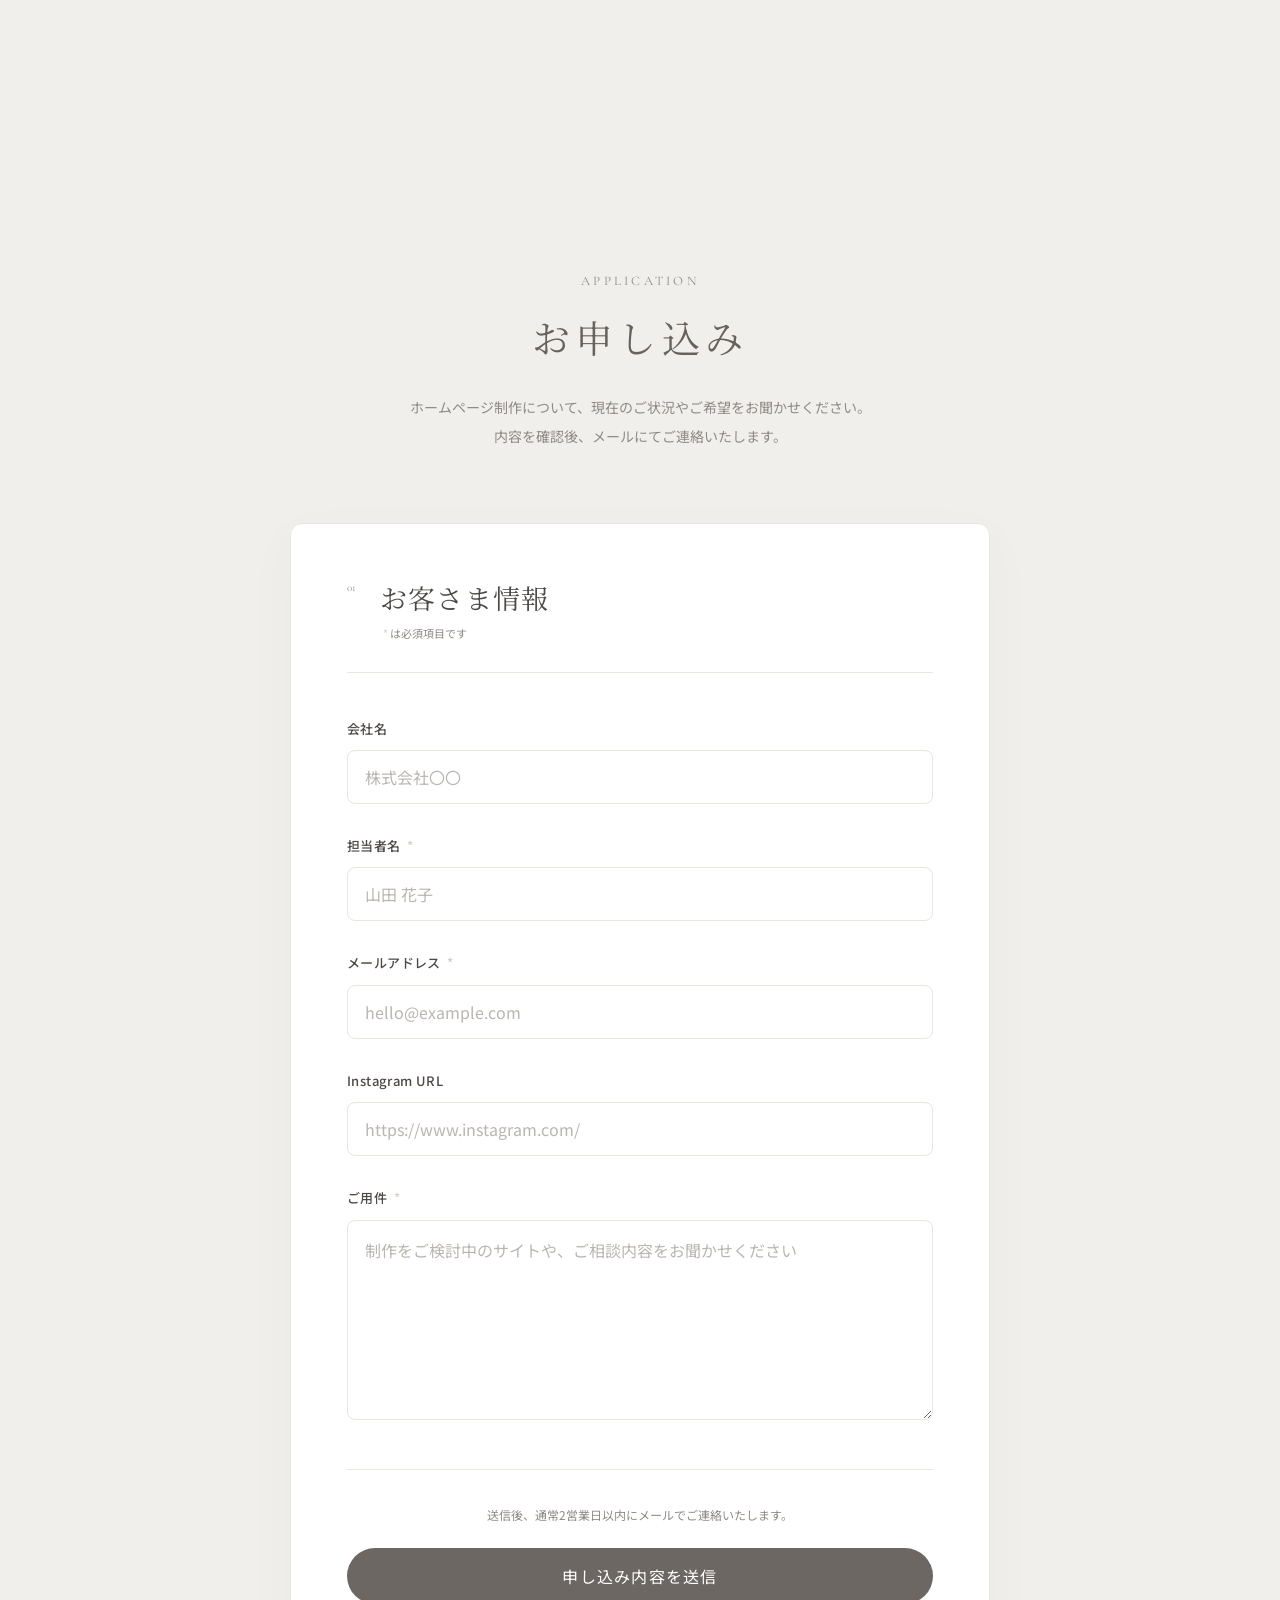
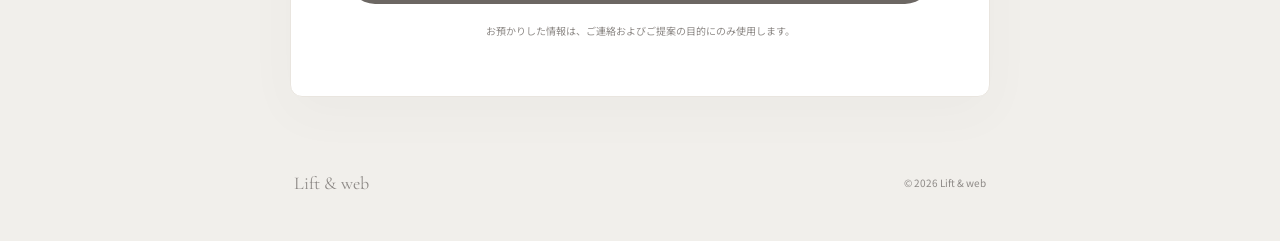
==== index.html @ 6f4e4598 "Lift Web 申込フォームを公開" ====
<!doctype html>
<html lang="ja">
<head>
  <meta charset="UTF-8">
  <meta name="viewport" content="width=device-width, initial-scale=1.0">
  <meta name="theme-color" content="#FAF9F7">
  <meta name="description" content="Lift & web ホームページ制作サービスのお申し込みページです。">
  <title>お申し込み｜Lift &amp; web</title>
  <link rel="preconnect" href="https://fonts.googleapis.com">
  <link rel="preconnect" href="https://fonts.gstatic.com" crossorigin>
  <link href="https://fonts.googleapis.com/css2?family=Cormorant+Garamond:wght@400;500;600&family=Noto+Sans+JP:wght@400;500&family=Noto+Serif+JP:wght@400;500&display=swap" rel="stylesheet">
  <link rel="stylesheet" href="styles.css">
</head>
<body>
  <main class="page-shell">
    <header class="brand-header fade-in">
      <a class="brand brand-logo" href="#top" aria-label="Lift & web トップへ">
        <img src="assets/lift-web-logo.jpg" alt="Lift & web">
      </a>
    </header>

    <section class="intro fade-in" id="top" aria-labelledby="page-title">
      <p class="eyebrow">APPLICATION</p>
      <h1 id="page-title">お申し込み</h1>
      <p class="intro-copy">ホームページ制作について、現在のご状況やご希望をお聞かせください。<br>内容を確認後、メールにてご連絡いたします。</p>
    </section>

    <section class="form-card fade-in" aria-labelledby="form-heading">
      <div class="form-heading">
        <p class="section-number">01</p>
        <div>
          <h2 id="form-heading">お客さま情報</h2>
          <p><span class="required-mark" aria-hidden="true">*</span> は必須項目です</p>
        </div>
      </div>

      <form id="applicationForm" novalidate>
        <div class="field">
          <label for="company">会社名</label>
          <input id="company" name="company" type="text" autocomplete="organization" placeholder="株式会社〇〇">
        </div>

        <div class="field">
          <label for="name">担当者名 <span class="required-mark">*</span></label>
          <input id="name" name="name" type="text" autocomplete="name" placeholder="山田 花子" required>
          <p class="error-message" id="nameError">担当者名を入力してください</p>
        </div>

        <div class="field">
          <label for="email">メールアドレス <span class="required-mark">*</span></label>
          <input id="email" name="email" type="email" inputmode="email" autocomplete="email" placeholder="hello@example.com" required>
          <p class="error-message" id="emailError">正しいメールアドレスを入力してください</p>
        </div>

        <div class="field">
          <label for="instagram">Instagram URL</label>
          <input id="instagram" name="instagram" type="url" inputmode="url" autocomplete="url" placeholder="https://www.instagram.com/">
        </div>

        <div class="field">
          <label for="message">ご用件 <span class="required-mark">*</span></label>
          <textarea id="message" name="message" rows="6" placeholder="制作をご検討中のサイトや、ご相談内容をお聞かせください" required></textarea>
          <p class="error-message" id="messageError">ご用件を入力してください</p>
        </div>

        <div class="honeypot" aria-hidden="true">
          <label for="website">ウェブサイト</label>
          <input id="website" name="website" type="text" tabindex="-1" autocomplete="off">
        </div>

        <div class="form-footer">
          <p>送信後、通常2営業日以内にメールでご連絡いたします。</p>
          <button type="submit">申し込み内容を送信</button>
          <small>お預かりした情報は、ご連絡およびご提案の目的にのみ使用します。</small>
        </div>
      </form>

      <div class="success-panel" id="successPanel" role="status" aria-live="polite" tabindex="-1" hidden>
        <p class="success-label">THANK YOU</p>
        <h2>お申し込みを受け付けました</h2>
        <p>ご入力いただいたメールアドレスへ受付メールをお送りしました。<br>内容を確認のうえ、通常2営業日以内にご連絡いたします。</p>
      </div>
    </section>

    <footer class="site-footer fade-in">
      <p>Lift &amp; web</p>
      <small>© 2026 Lift &amp; web</small>
    </footer>
  </main>

  <div class="toast" role="alert" aria-live="assertive" aria-atomic="true"></div>
  <script src="script.js"></script>
</body>
</html>
---- styles.css ----
:root {
  --background: #f1efeb;
  --surface: #ffffff;
  --text: #4c4946;
  --muted: #8e8a87;
  --border: #e9e5df;
  --accent: #d8cdc1;
  --button: #6c6763;
  --button-hover: #57524e;
  --error: #9b6f68;
}

* {
  box-sizing: border-box;
}

html {
  scroll-behavior: smooth;
}

body {
  margin: 0;
  min-width: 320px;
  background: var(--background);
  color: var(--text);
  font-family: "Noto Sans JP", sans-serif;
  font-size: 16px;
  font-weight: 400;
  line-height: 1.8;
  -webkit-font-smoothing: antialiased;
}

button,
input,
textarea {
  font: inherit;
}

.page-shell {
  width: min(100% - 40px, 700px);
  margin-inline: auto;
}

.brand-header {
  display: flex;
  justify-content: center;
  padding: 54px 0 88px;
}

.brand {
  align-items: baseline;
  color: var(--text);
  display: inline-flex;
  font-family: "Cormorant Garamond", serif;
  font-size: 26px;
  font-weight: 500;
  gap: 8px;
  letter-spacing: 0.035em;
  text-decoration: none;
}

.brand-logo {
  display: block;
  height: 128px;
  max-width: 100%;
  overflow: hidden;
  position: relative;
  width: 360px;
}

.brand-logo img {
  display: block;
  height: auto;
  left: 0;
  mix-blend-mode: multiply;
  position: absolute;
  top: -120px;
  width: 100%;
}

.intro {
  margin: 0 auto 72px;
  max-width: 610px;
  text-align: center;
}

.eyebrow {
  color: var(--muted);
  font-family: "Cormorant Garamond", serif;
  font-size: 13px;
  letter-spacing: 0.25em;
  margin: 0 0 18px;
}

h1,
h2,
p {
  margin-top: 0;
}

h1,
h2 {
  font-weight: 400;
}

h1 {
  color: #67625e;
  font-family: "Noto Serif JP", serif;
  font-size: clamp(28px, 6.2vw, 38px);
  letter-spacing: 0.14em;
  line-height: 1.35;
  margin-bottom: 30px;
}

.intro-copy {
  color: var(--muted);
  font-size: 14px;
  line-height: 2.1;
  margin-bottom: 0;
}

.form-card {
  background: var(--surface);
  border: 1px solid var(--border);
  border-radius: 12px;
  box-shadow: 0 16px 50px rgba(95, 91, 88, 0.035);
  padding: 56px;
}

.form-heading {
  align-items: flex-start;
  border-bottom: 1px solid var(--border);
  display: flex;
  gap: 24px;
  margin-bottom: 44px;
  padding-bottom: 28px;
}

.section-number {
  color: var(--accent);
  font-family: "Cormorant Garamond", serif;
  font-size: 17px;
  line-height: 1.4;
  margin-bottom: 0;
}

.form-heading h2 {
  font-family: "Noto Serif JP", serif;
  font-size: 27px;
  letter-spacing: 0.045em;
  line-height: 1.35;
  margin: 0 0 7px;
}

.form-heading p {
  color: var(--muted);
  font-size: 11px;
  margin-bottom: 0;
}

.field {
  margin-bottom: 30px;
}

.field label {
  display: block;
  font-size: 13px;
  font-weight: 500;
  letter-spacing: 0.03em;
  margin-bottom: 10px;
}

.required-mark {
  color: var(--accent);
  margin-left: 3px;
}

.field input,
.field textarea {
  appearance: none;
  background: var(--surface);
  border: 1px solid var(--border);
  border-radius: 8px;
  color: var(--text);
  outline: none;
  transition: border-color 0.3s ease, box-shadow 0.3s ease;
  width: 100%;
}

.field input {
  height: 54px;
  padding: 0 17px;
}

.field textarea {
  line-height: 1.75;
  min-height: 156px;
  padding: 15px 17px;
  resize: vertical;
}

.field input::placeholder,
.field textarea::placeholder {
  color: #b9b5b1;
  opacity: 1;
}

.field input:hover,
.field textarea:hover {
  border-color: #ddd7d0;
}

.field input:focus,
.field textarea:focus {
  border-color: var(--accent);
  box-shadow: 0 0 0 3px rgba(216, 205, 193, 0.2);
}

.field input[aria-invalid="true"],
.field textarea[aria-invalid="true"] {
  border-color: var(--error);
}

.error-message {
  color: var(--error);
  display: none;
  font-size: 11px;
  margin: 6px 0 0;
}

.error-message.visible {
  display: block;
}

.form-footer {
  border-top: 1px solid var(--border);
  margin-top: 42px;
  padding-top: 34px;
  text-align: center;
}

.form-footer > p {
  color: var(--muted);
  font-size: 12px;
  margin-bottom: 22px;
}

.form-footer button {
  align-items: center;
  background: var(--button);
  border: 0;
  border-radius: 999px;
  color: #fff;
  cursor: pointer;
  display: flex;
  height: 56px;
  justify-content: center;
  letter-spacing: 0.08em;
  transition: background-color 0.3s ease;
  width: 100%;
}

.form-footer button:hover {
  background: var(--button-hover);
}

.form-footer button:disabled {
  cursor: wait;
  opacity: 0.65;
}

.form-footer button:focus-visible {
  outline: 2px solid var(--text);
  outline-offset: 4px;
}

.form-footer small {
  color: var(--muted);
  display: block;
  font-size: 10px;
  line-height: 1.8;
  margin-top: 18px;
}

.honeypot {
  height: 0;
  left: -9999px;
  overflow: hidden;
  position: absolute;
  width: 0;
}

.success-panel {
  padding: 60px 20px 52px;
  text-align: center;
}

.success-panel[hidden] {
  display: none;
}

.success-panel:focus {
  outline: none;
}

.success-panel .success-label {
  color: var(--muted);
  font-family: "Cormorant Garamond", serif;
  font-size: 12px;
  letter-spacing: 0.18em;
  margin-bottom: 18px;
}

.success-panel h2 {
  color: var(--text);
  font-family: "Noto Serif JP", serif;
  font-size: clamp(20px, 4vw, 26px);
  font-weight: 400;
  margin-bottom: 22px;
}

.success-panel > p:last-child {
  color: var(--muted);
  font-size: 13px;
  line-height: 2;
  margin: 0;
}

.site-footer {
  align-items: center;
  color: var(--muted);
  display: flex;
  justify-content: space-between;
  padding: 70px 4px 42px;
}

.site-footer p {
  font-family: "Cormorant Garamond", serif;
  font-size: 18px;
  margin-bottom: 0;
}

.site-footer small {
  font-size: 10px;
}

.toast {
  background: var(--button);
  border-radius: 999px;
  bottom: 24px;
  color: #fff;
  font-size: 12px;
  left: 50%;
  opacity: 0;
  padding: 12px 20px;
  pointer-events: none;
  position: fixed;
  text-align: center;
  transform: translateX(-50%);
  transition: opacity 0.3s ease;
  visibility: hidden;
  width: max-content;
  max-width: calc(100% - 32px);
  z-index: 10;
}

.toast.visible {
  opacity: 1;
  visibility: visible;
}

.fade-in {
  animation: fade-in 0.45s ease both;
}

.intro {
  animation-delay: 0.05s;
}

.form-card {
  animation-delay: 0.1s;
}

@keyframes fade-in {
  from { opacity: 0; }
  to { opacity: 1; }
}

@media (max-width: 640px) {
  .page-shell {
    width: min(100% - 28px, 700px);
  }

  .brand-header {
    padding: 38px 0 68px;
  }

  .brand-logo {
    height: 110px;
    width: 300px;
  }

  .brand-logo img {
    top: -99px;
  }

  .intro {
    margin-bottom: 52px;
    padding-inline: 8px;
  }

  .intro-copy br {
    display: none;
  }

  .form-card {
    padding: 36px 22px;
  }

  .form-heading {
    gap: 17px;
    margin-bottom: 36px;
  }

  .field {
    margin-bottom: 26px;
  }

  .site-footer {
    align-items: flex-start;
    flex-direction: column;
    gap: 8px;
    padding: 52px 4px 30px;
  }
}

@media (prefers-reduced-motion: reduce) {
  *,
  *::before,
  *::after {
    animation-duration: 0.01ms !important;
    scroll-behavior: auto !important;
    transition-duration: 0.01ms !important;
  }
}
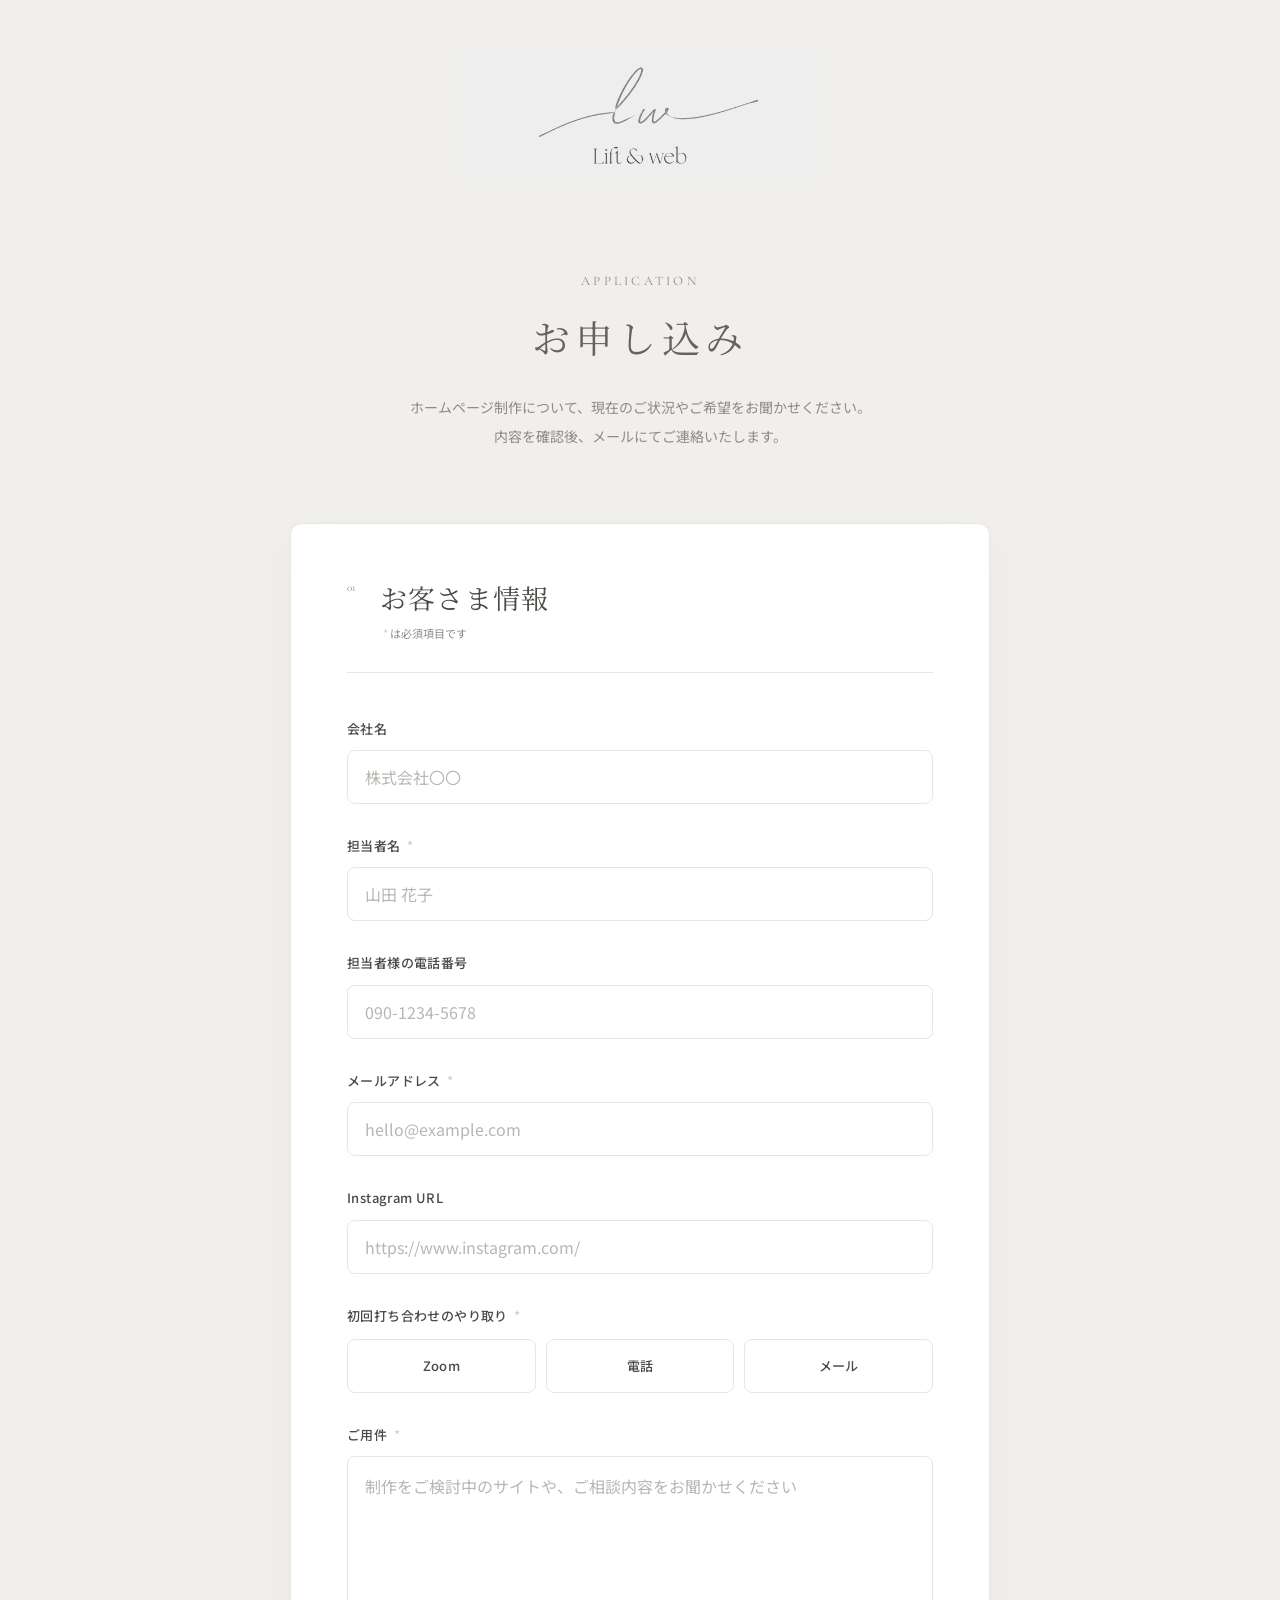
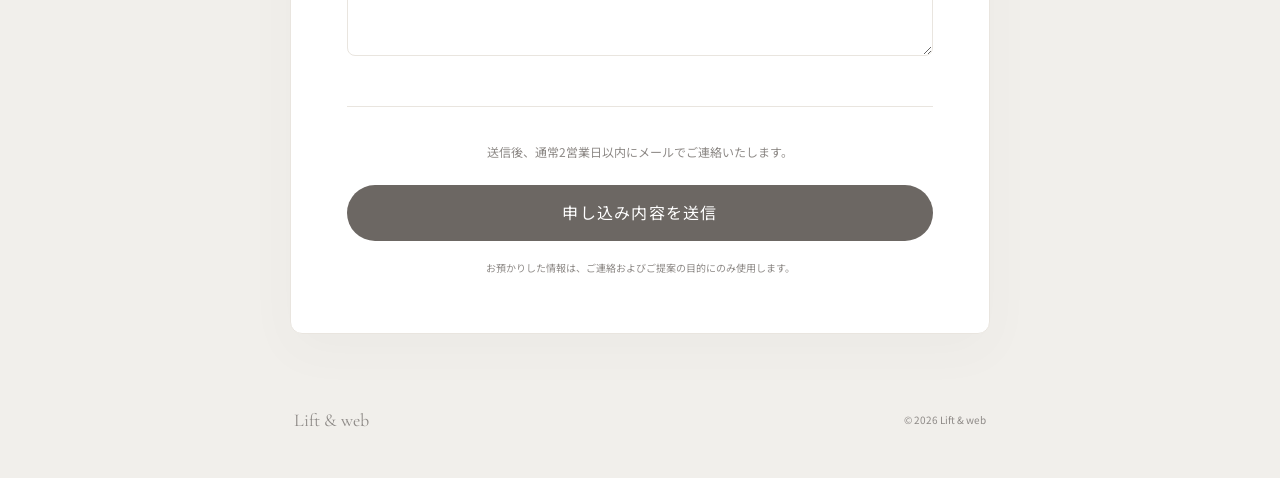
==== commit 5250a273: "電話番号と初回打ち合わせ項目を追加" ====
--- a/index.html
+++ b/index.html
@@ -47,6 +47,11 @@
         </div>
 
         <div class="field">
+          <label for="phone">担当者様の電話番号</label>
+          <input id="phone" name="phone" type="tel" inputmode="tel" autocomplete="tel" placeholder="090-1234-5678">
+        </div>
+
+        <div class="field">
           <label for="email">メールアドレス <span class="required-mark">*</span></label>
           <input id="email" name="email" type="email" inputmode="email" autocomplete="email" placeholder="hello@example.com" required>
           <p class="error-message" id="emailError">正しいメールアドレスを入力してください</p>
@@ -56,6 +61,25 @@
           <label for="instagram">Instagram URL</label>
           <input id="instagram" name="instagram" type="url" inputmode="url" autocomplete="url" placeholder="https://www.instagram.com/">
         </div>
+
+        <fieldset class="field choice-field">
+          <legend>初回打ち合わせのやり取り <span class="required-mark">*</span></legend>
+          <div class="choice-grid">
+            <label class="choice-option">
+              <input id="meetingZoom" name="meetingMethod" type="radio" value="Zoom" required>
+              <span>Zoom</span>
+            </label>
+            <label class="choice-option">
+              <input name="meetingMethod" type="radio" value="電話">
+              <span>電話</span>
+            </label>
+            <label class="choice-option">
+              <input name="meetingMethod" type="radio" value="メール">
+              <span>メール</span>
+            </label>
+          </div>
+          <p class="error-message" id="meetingMethodError">初回打ち合わせの方法を選択してください</p>
+        </fieldset>
 
         <div class="field">
           <label for="message">ご用件 <span class="required-mark">*</span></label>
--- a/styles.css
+++ b/styles.css
@@ -168,6 +168,66 @@
   font-weight: 500;
   letter-spacing: 0.03em;
   margin-bottom: 10px;
+}
+
+.choice-field {
+  border: 0;
+  margin-inline: 0;
+  padding: 0;
+}
+
+.choice-field legend {
+  font-size: 13px;
+  font-weight: 500;
+  letter-spacing: 0.03em;
+  margin-bottom: 12px;
+  padding: 0;
+}
+
+.choice-grid {
+  display: grid;
+  gap: 10px;
+  grid-template-columns: repeat(3, 1fr);
+}
+
+.choice-option {
+  margin: 0 !important;
+  position: relative;
+}
+
+.choice-option input {
+  height: 1px;
+  opacity: 0;
+  position: absolute;
+  width: 1px;
+}
+
+.choice-option span {
+  align-items: center;
+  background: var(--surface);
+  border: 1px solid var(--border);
+  border-radius: 8px;
+  color: var(--text);
+  cursor: pointer;
+  display: flex;
+  font-size: 13px;
+  height: 54px;
+  justify-content: center;
+  transition: border-color 0.3s ease, background-color 0.3s ease, box-shadow 0.3s ease;
+}
+
+.choice-option input:checked + span {
+  background: #f5f1ec;
+  border-color: var(--accent);
+}
+
+.choice-option input:focus-visible + span {
+  border-color: var(--accent);
+  box-shadow: 0 0 0 3px rgba(216, 205, 193, 0.2);
+}
+
+.choice-option input[aria-invalid="true"] + span {
+  border-color: var(--error);
 }
 
 .required-mark {
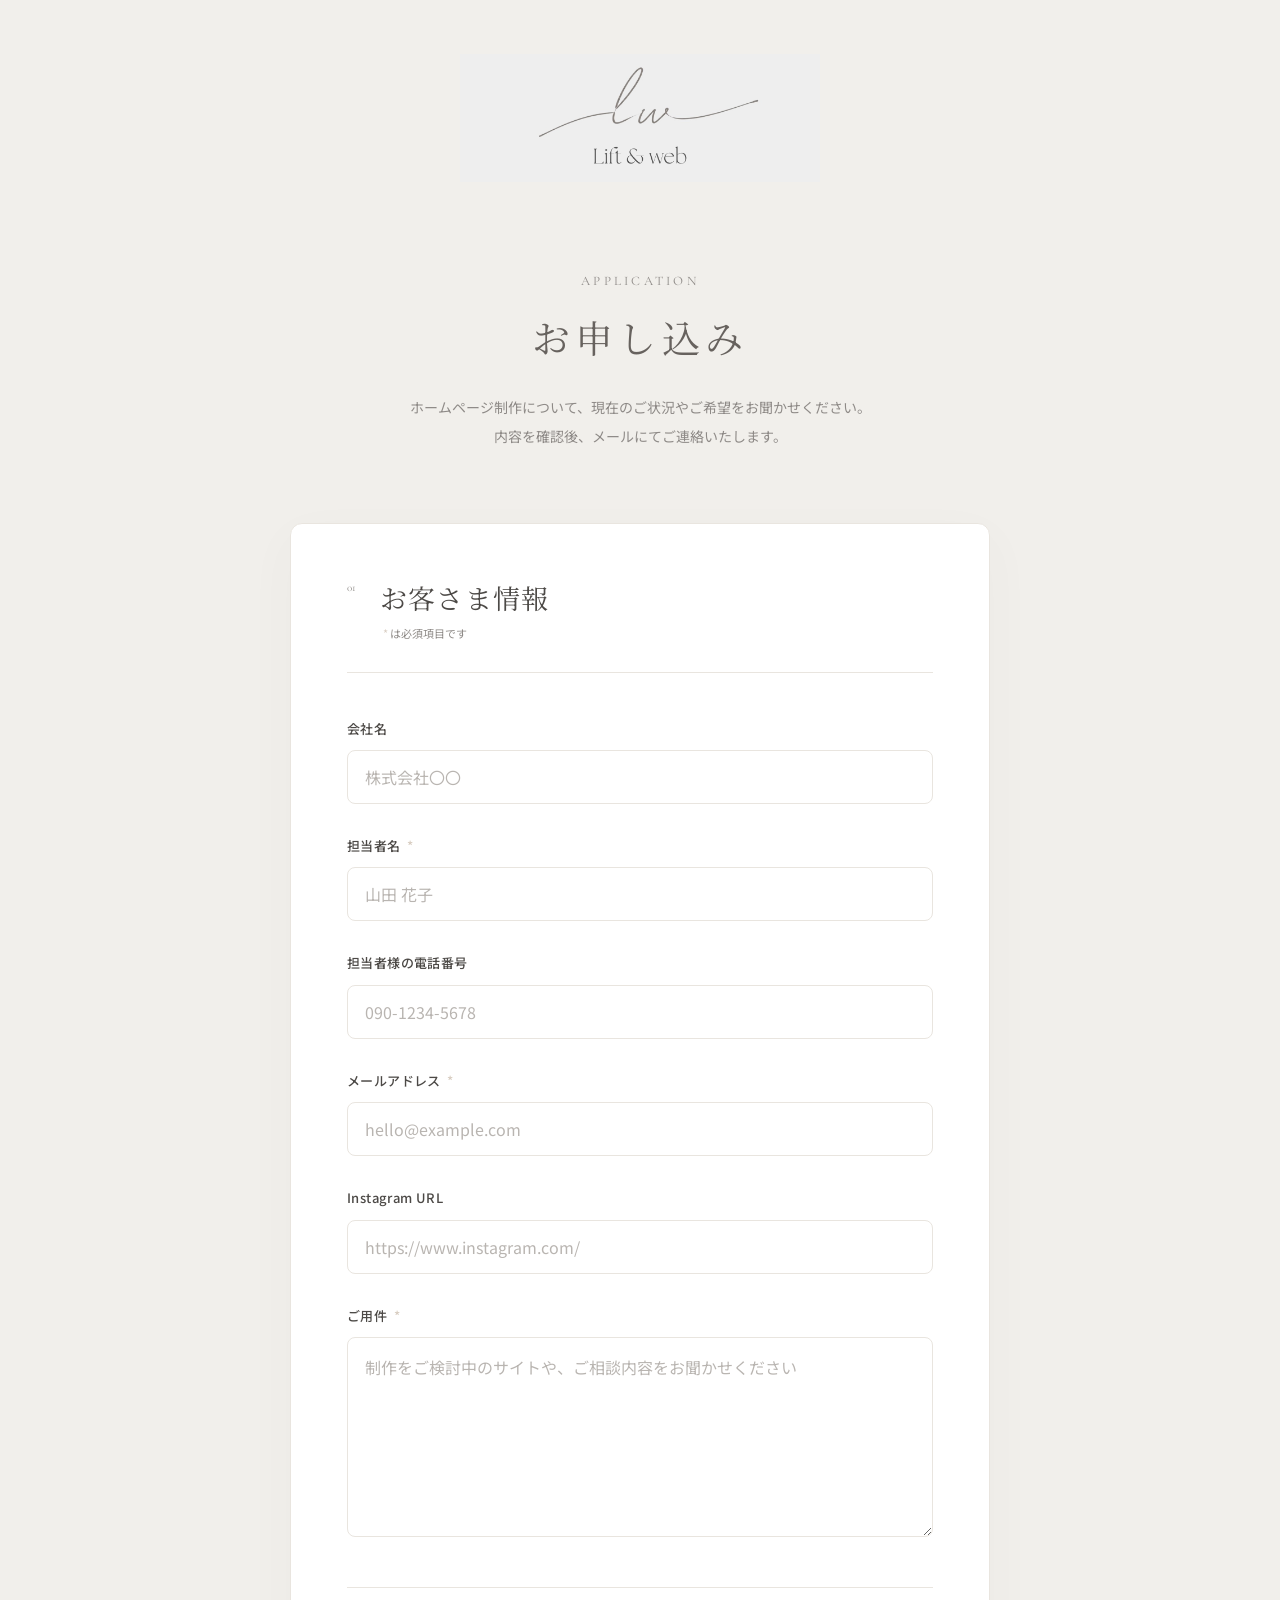
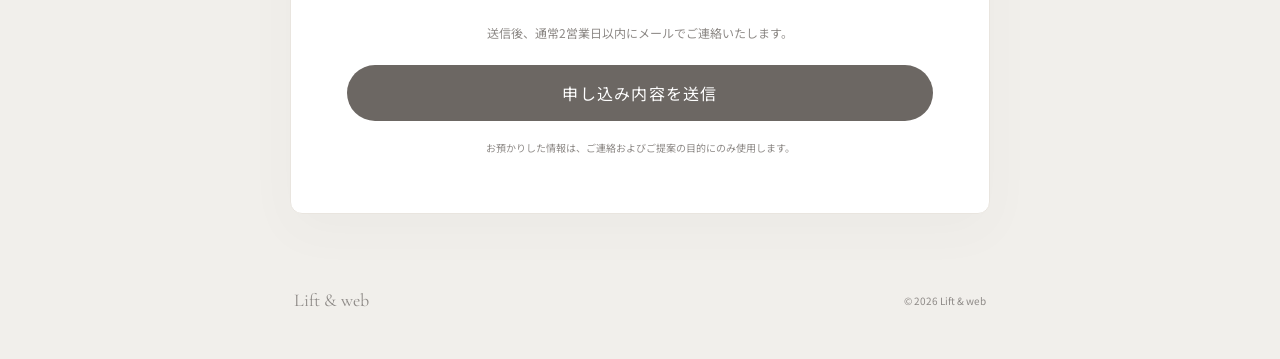
==== commit 502b903d: "初回打ち合わせの選択項目を削除" ====
--- a/index.html
+++ b/index.html
@@ -62,25 +62,6 @@
           <input id="instagram" name="instagram" type="url" inputmode="url" autocomplete="url" placeholder="https://www.instagram.com/">
         </div>
 
-        <fieldset class="field choice-field">
-          <legend>初回打ち合わせのやり取り <span class="required-mark">*</span></legend>
-          <div class="choice-grid">
-            <label class="choice-option">
-              <input id="meetingZoom" name="meetingMethod" type="radio" value="Zoom" required>
-              <span>Zoom</span>
-            </label>
-            <label class="choice-option">
-              <input name="meetingMethod" type="radio" value="電話">
-              <span>電話</span>
-            </label>
-            <label class="choice-option">
-              <input name="meetingMethod" type="radio" value="メール">
-              <span>メール</span>
-            </label>
-          </div>
-          <p class="error-message" id="meetingMethodError">初回打ち合わせの方法を選択してください</p>
-        </fieldset>
-
         <div class="field">
           <label for="message">ご用件 <span class="required-mark">*</span></label>
           <textarea id="message" name="message" rows="6" placeholder="制作をご検討中のサイトや、ご相談内容をお聞かせください" required></textarea>
--- a/styles.css
+++ b/styles.css
@@ -168,66 +168,6 @@
   font-weight: 500;
   letter-spacing: 0.03em;
   margin-bottom: 10px;
-}
-
-.choice-field {
-  border: 0;
-  margin-inline: 0;
-  padding: 0;
-}
-
-.choice-field legend {
-  font-size: 13px;
-  font-weight: 500;
-  letter-spacing: 0.03em;
-  margin-bottom: 12px;
-  padding: 0;
-}
-
-.choice-grid {
-  display: grid;
-  gap: 10px;
-  grid-template-columns: repeat(3, 1fr);
-}
-
-.choice-option {
-  margin: 0 !important;
-  position: relative;
-}
-
-.choice-option input {
-  height: 1px;
-  opacity: 0;
-  position: absolute;
-  width: 1px;
-}
-
-.choice-option span {
-  align-items: center;
-  background: var(--surface);
-  border: 1px solid var(--border);
-  border-radius: 8px;
-  color: var(--text);
-  cursor: pointer;
-  display: flex;
-  font-size: 13px;
-  height: 54px;
-  justify-content: center;
-  transition: border-color 0.3s ease, background-color 0.3s ease, box-shadow 0.3s ease;
-}
-
-.choice-option input:checked + span {
-  background: #f5f1ec;
-  border-color: var(--accent);
-}
-
-.choice-option input:focus-visible + span {
-  border-color: var(--accent);
-  box-shadow: 0 0 0 3px rgba(216, 205, 193, 0.2);
-}
-
-.choice-option input[aria-invalid="true"] + span {
-  border-color: var(--error);
 }
 
 .required-mark {
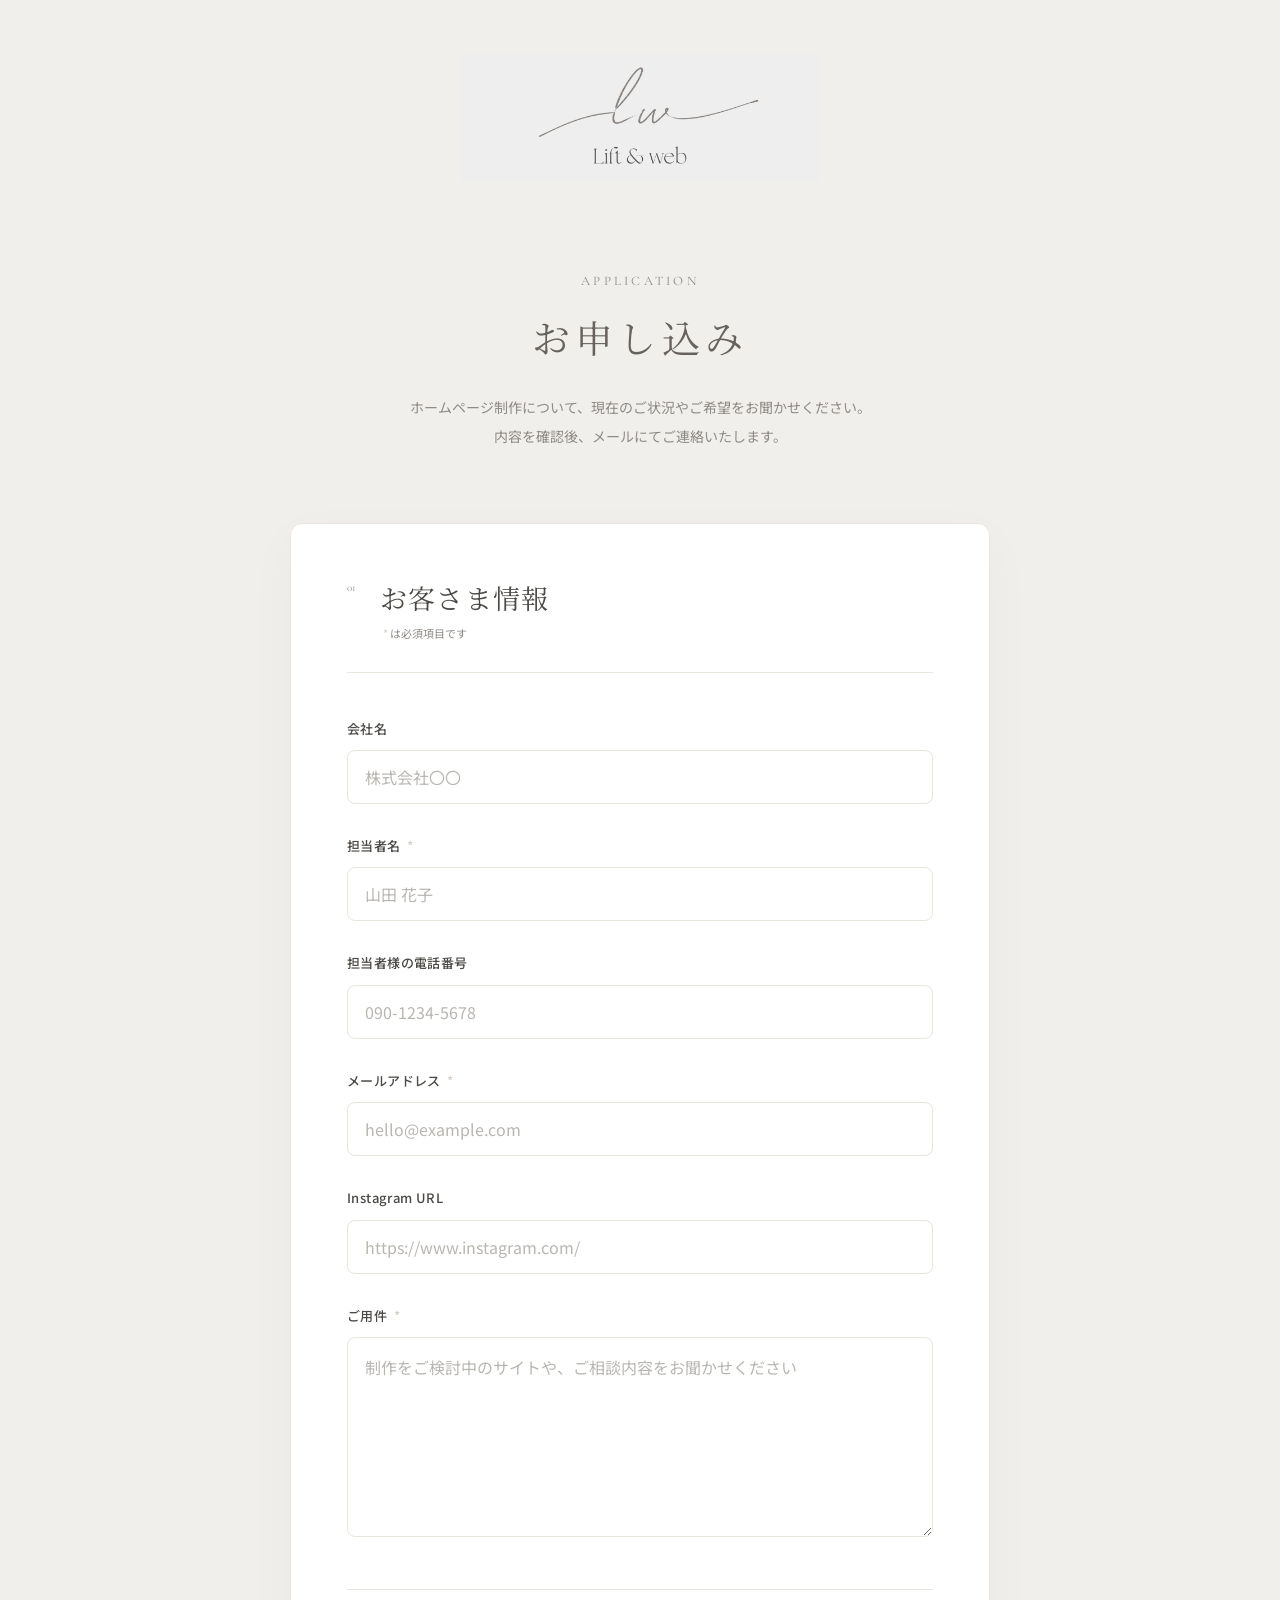
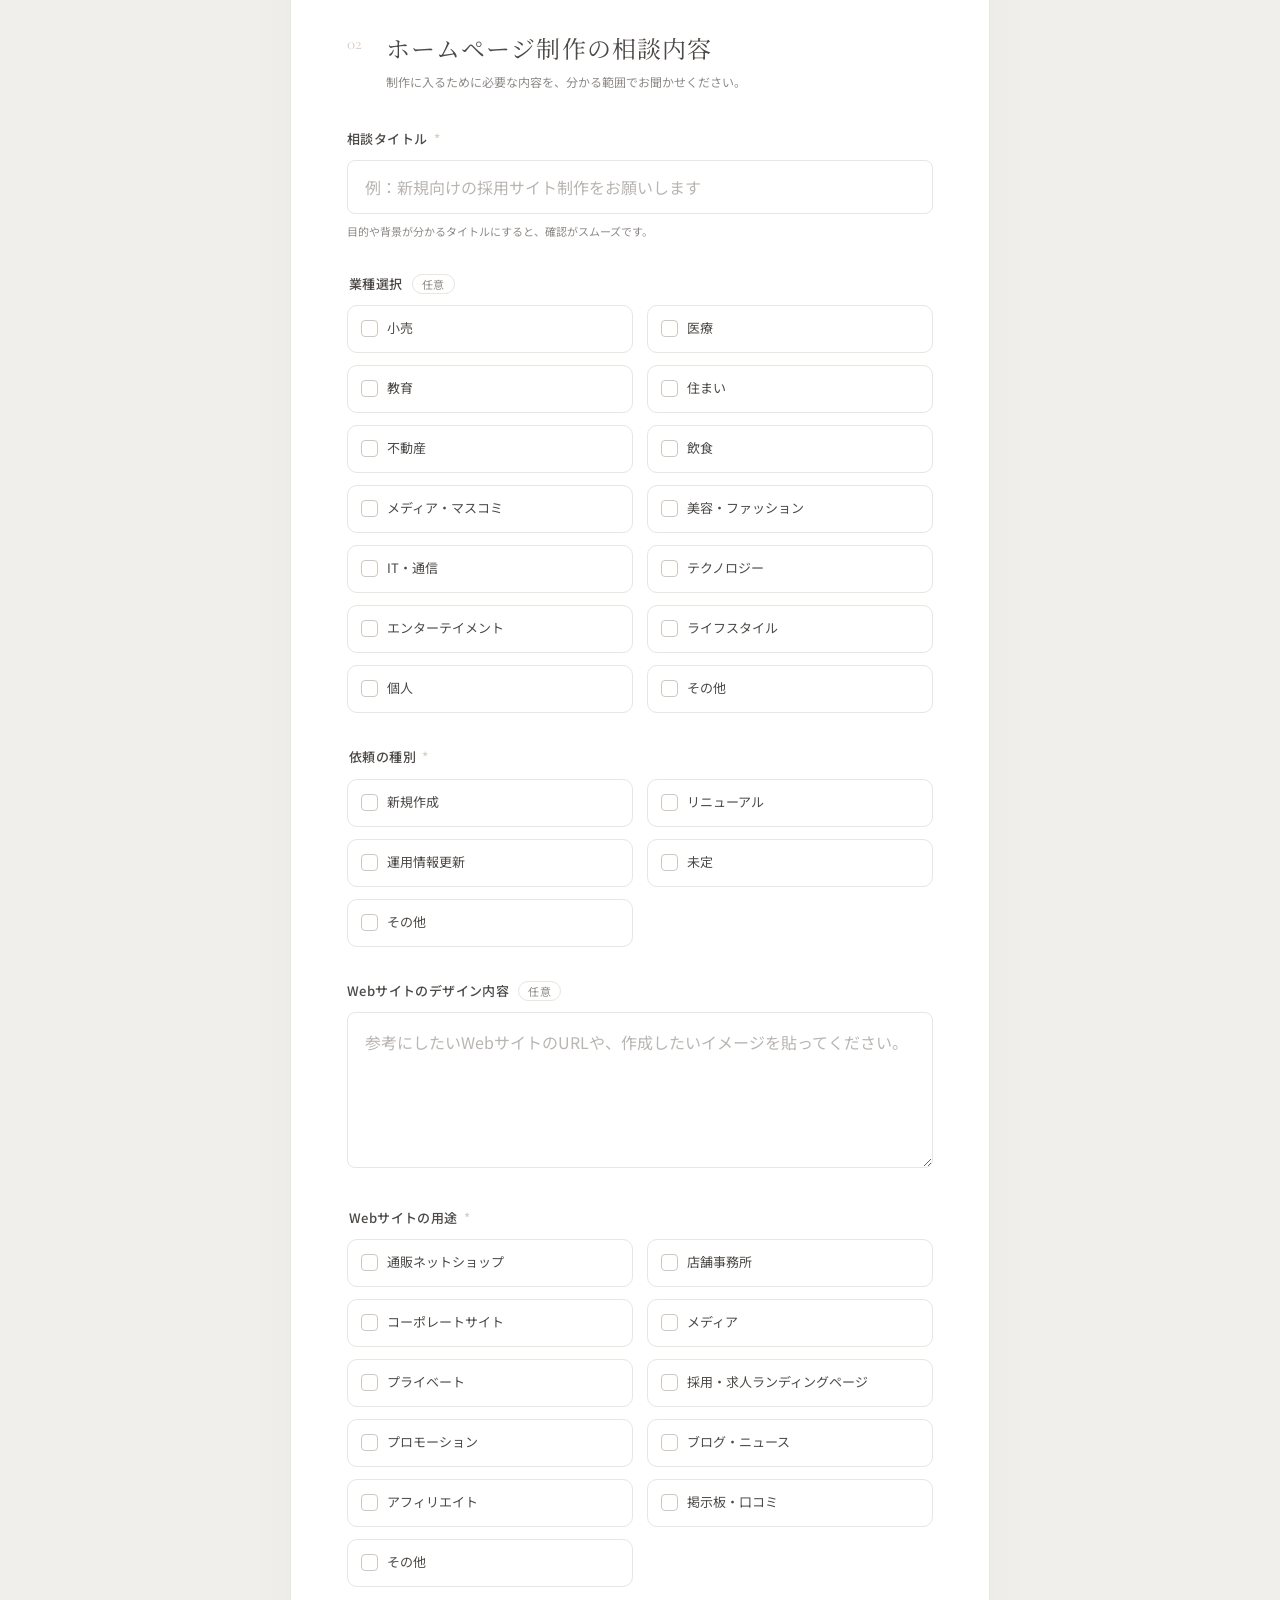
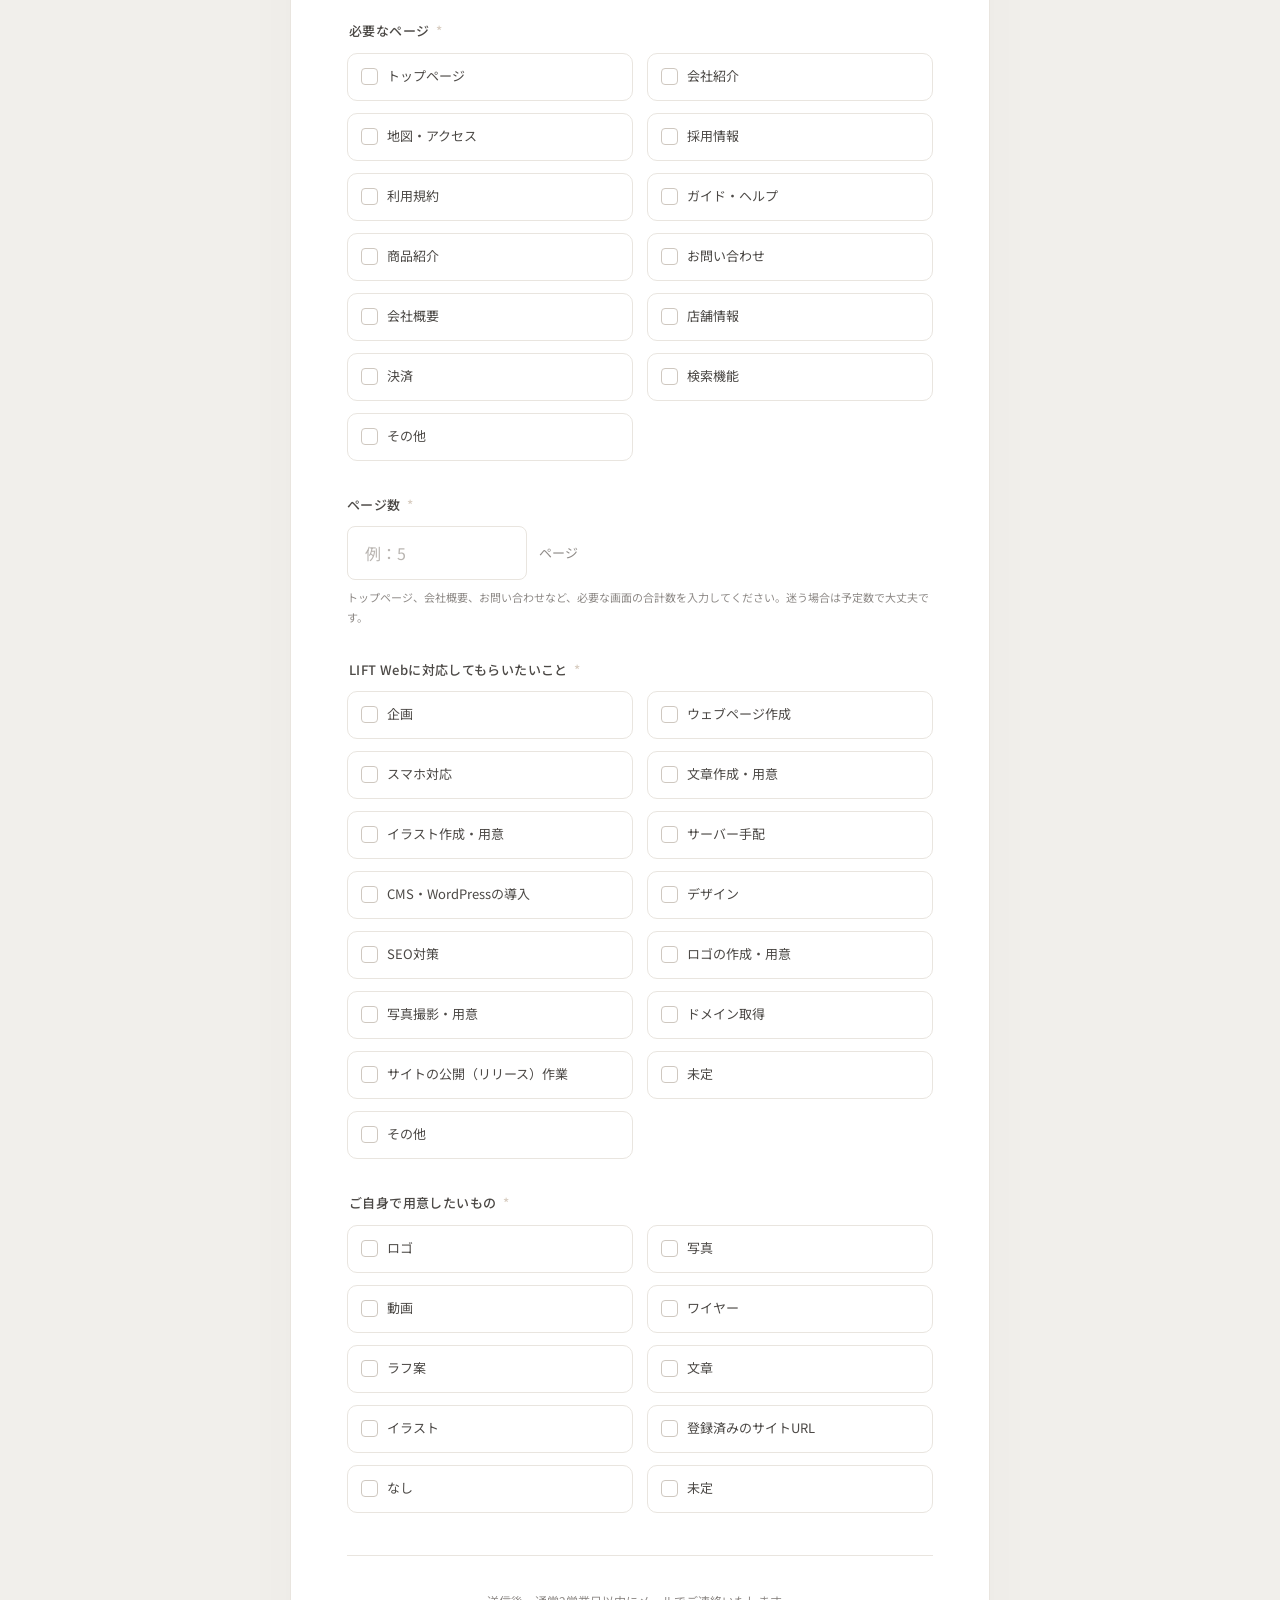
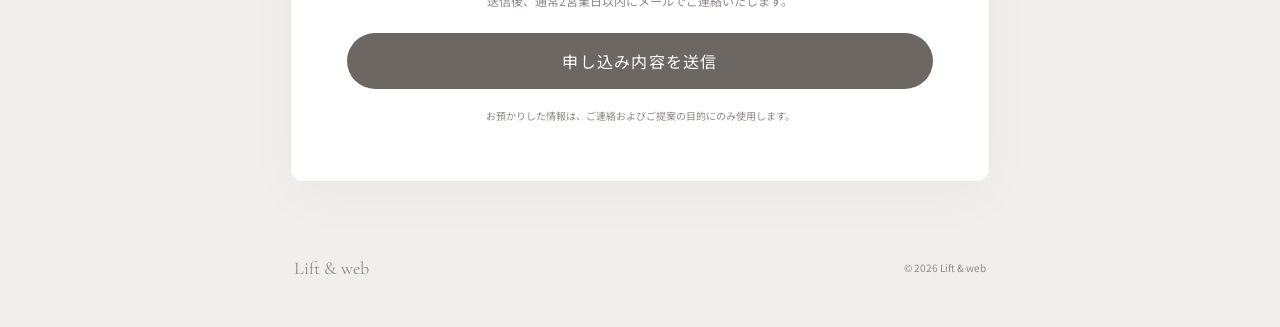
==== commit 572bffea: "Update consultation form labels" ====
--- a/index.html
+++ b/index.html
@@ -35,6 +35,8 @@
       </div>
 
       <form id="applicationForm" novalidate>
+        <input type="hidden" name="planType" value="モニター価格ページ">
+
         <div class="field">
           <label for="company">会社名</label>
           <input id="company" name="company" type="text" autocomplete="organization" placeholder="株式会社〇〇">
@@ -66,6 +68,147 @@
           <label for="message">ご用件 <span class="required-mark">*</span></label>
           <textarea id="message" name="message" rows="6" placeholder="制作をご検討中のサイトや、ご相談内容をお聞かせください" required></textarea>
           <p class="error-message" id="messageError">ご用件を入力してください</p>
+        </div>
+
+        <div class="form-section">
+          <div class="form-section-heading">
+            <p class="section-number">02</p>
+            <div>
+              <h2>ホームページ制作の相談内容</h2>
+              <p>制作に入るために必要な内容を、分かる範囲でお聞かせください。</p>
+            </div>
+          </div>
+
+          <div class="field">
+            <label for="consultationTitle">相談タイトル <span class="required-mark">*</span></label>
+            <input id="consultationTitle" name="consultationTitle" type="text" maxlength="50" placeholder="例：新規向けの採用サイト制作をお願いします" required>
+            <p class="field-help">目的や背景が分かるタイトルにすると、確認がスムーズです。</p>
+            <p class="error-message" id="consultationTitleError">相談タイトルを入力してください</p>
+          </div>
+
+          <fieldset class="choice-field">
+            <legend>業種選択 <span class="optional-mark">任意</span></legend>
+            <div class="choice-grid">
+              <label><input type="checkbox" name="industry" value="小売">小売</label>
+              <label><input type="checkbox" name="industry" value="医療">医療</label>
+              <label><input type="checkbox" name="industry" value="教育">教育</label>
+              <label><input type="checkbox" name="industry" value="住まい">住まい</label>
+              <label><input type="checkbox" name="industry" value="不動産">不動産</label>
+              <label><input type="checkbox" name="industry" value="飲食">飲食</label>
+              <label><input type="checkbox" name="industry" value="メディア・マスコミ">メディア・マスコミ</label>
+              <label><input type="checkbox" name="industry" value="美容・ファッション">美容・ファッション</label>
+              <label><input type="checkbox" name="industry" value="IT・通信">IT・通信</label>
+              <label><input type="checkbox" name="industry" value="テクノロジー">テクノロジー</label>
+              <label><input type="checkbox" name="industry" value="エンターテイメント">エンターテイメント</label>
+              <label><input type="checkbox" name="industry" value="ライフスタイル">ライフスタイル</label>
+              <label><input type="checkbox" name="industry" value="個人">個人</label>
+              <label><input type="checkbox" name="industry" value="その他">その他</label>
+            </div>
+          </fieldset>
+
+          <fieldset class="choice-field" data-required-group="requestType">
+            <legend>依頼の種別 <span class="required-mark">*</span></legend>
+            <div class="choice-grid">
+              <label><input type="checkbox" name="requestType" value="新規作成">新規作成</label>
+              <label><input type="checkbox" name="requestType" value="リニューアル">リニューアル</label>
+              <label><input type="checkbox" name="requestType" value="運用情報更新">運用情報更新</label>
+              <label><input type="checkbox" name="requestType" value="未定">未定</label>
+              <label><input type="checkbox" name="requestType" value="その他">その他</label>
+            </div>
+            <p class="error-message">依頼の種別を選択してください</p>
+          </fieldset>
+
+          <div class="field">
+            <label for="designReference">Webサイトのデザイン内容 <span class="optional-mark">任意</span></label>
+            <textarea id="designReference" name="designReference" rows="4" placeholder="参考にしたいWebサイトのURLや、作成したいイメージを貼ってください。"></textarea>
+          </div>
+
+          <fieldset class="choice-field" data-required-group="sitePurpose">
+            <legend>Webサイトの用途 <span class="required-mark">*</span></legend>
+            <div class="choice-grid">
+              <label><input type="checkbox" name="sitePurpose" value="通販ネットショップ">通販ネットショップ</label>
+              <label><input type="checkbox" name="sitePurpose" value="店舗事務所">店舗事務所</label>
+              <label><input type="checkbox" name="sitePurpose" value="コーポレートサイト">コーポレートサイト</label>
+              <label><input type="checkbox" name="sitePurpose" value="メディア">メディア</label>
+              <label><input type="checkbox" name="sitePurpose" value="プライベート">プライベート</label>
+              <label><input type="checkbox" name="sitePurpose" value="採用・求人ランディングページ">採用・求人ランディングページ</label>
+              <label><input type="checkbox" name="sitePurpose" value="プロモーション">プロモーション</label>
+              <label><input type="checkbox" name="sitePurpose" value="ブログ・ニュース">ブログ・ニュース</label>
+              <label><input type="checkbox" name="sitePurpose" value="アフィリエイト">アフィリエイト</label>
+              <label><input type="checkbox" name="sitePurpose" value="掲示板・口コミ">掲示板・口コミ</label>
+              <label><input type="checkbox" name="sitePurpose" value="その他">その他</label>
+            </div>
+            <p class="error-message">Webサイトの用途を選択してください</p>
+          </fieldset>
+
+          <fieldset class="choice-field" data-required-group="requiredPages">
+            <legend>必要なページ <span class="required-mark">*</span></legend>
+            <div class="choice-grid">
+              <label><input type="checkbox" name="requiredPages" value="トップページ">トップページ</label>
+              <label><input type="checkbox" name="requiredPages" value="会社紹介">会社紹介</label>
+              <label><input type="checkbox" name="requiredPages" value="地図・アクセス">地図・アクセス</label>
+              <label><input type="checkbox" name="requiredPages" value="採用情報">採用情報</label>
+              <label><input type="checkbox" name="requiredPages" value="利用規約">利用規約</label>
+              <label><input type="checkbox" name="requiredPages" value="ガイド・ヘルプ">ガイド・ヘルプ</label>
+              <label><input type="checkbox" name="requiredPages" value="商品紹介">商品紹介</label>
+              <label><input type="checkbox" name="requiredPages" value="お問い合わせ">お問い合わせ</label>
+              <label><input type="checkbox" name="requiredPages" value="会社概要">会社概要</label>
+              <label><input type="checkbox" name="requiredPages" value="店舗情報">店舗情報</label>
+              <label><input type="checkbox" name="requiredPages" value="決済">決済</label>
+              <label><input type="checkbox" name="requiredPages" value="検索機能">検索機能</label>
+              <label><input type="checkbox" name="requiredPages" value="その他">その他</label>
+            </div>
+            <p class="error-message">必要なページを選択してください</p>
+          </fieldset>
+
+          <div class="field">
+            <label for="pageCount">ページ数 <span class="required-mark">*</span></label>
+            <div class="inline-input">
+              <input id="pageCount" name="pageCount" type="number" inputmode="numeric" min="1" placeholder="例：5" required>
+              <span>ページ</span>
+            </div>
+            <p class="field-help">トップページ、会社概要、お問い合わせなど、必要な画面の合計数を入力してください。迷う場合は予定数で大丈夫です。</p>
+            <p class="error-message" id="pageCountError">ページ数を入力してください</p>
+          </div>
+
+          <fieldset class="choice-field" data-required-group="liftWebTasks">
+            <legend>LIFT Webに対応してもらいたいこと <span class="required-mark">*</span></legend>
+            <div class="choice-grid">
+              <label><input type="checkbox" name="liftWebTasks" value="企画">企画</label>
+              <label><input type="checkbox" name="liftWebTasks" value="ウェブページ作成">ウェブページ作成</label>
+              <label><input type="checkbox" name="liftWebTasks" value="スマホ対応">スマホ対応</label>
+              <label><input type="checkbox" name="liftWebTasks" value="文章作成・用意">文章作成・用意</label>
+              <label><input type="checkbox" name="liftWebTasks" value="イラスト作成・用意">イラスト作成・用意</label>
+              <label><input type="checkbox" name="liftWebTasks" value="サーバー手配">サーバー手配</label>
+              <label><input type="checkbox" name="liftWebTasks" value="CMS・WordPressの導入">CMS・WordPressの導入</label>
+              <label><input type="checkbox" name="liftWebTasks" value="デザイン">デザイン</label>
+              <label><input type="checkbox" name="liftWebTasks" value="SEO対策">SEO対策</label>
+              <label><input type="checkbox" name="liftWebTasks" value="ロゴの作成・用意">ロゴの作成・用意</label>
+              <label><input type="checkbox" name="liftWebTasks" value="写真撮影・用意">写真撮影・用意</label>
+              <label><input type="checkbox" name="liftWebTasks" value="ドメイン取得">ドメイン取得</label>
+              <label><input type="checkbox" name="liftWebTasks" value="サイトの公開（リリース）作業">サイトの公開（リリース）作業</label>
+              <label><input type="checkbox" name="liftWebTasks" value="未定">未定</label>
+              <label><input type="checkbox" name="liftWebTasks" value="その他">その他</label>
+            </div>
+            <p class="error-message">LIFT Webに対応してもらいたいことを選択してください</p>
+          </fieldset>
+
+          <fieldset class="choice-field" data-required-group="buyerAssets">
+            <legend>ご自身で用意したいもの <span class="required-mark">*</span></legend>
+            <div class="choice-grid">
+              <label><input type="checkbox" name="buyerAssets" value="ロゴ">ロゴ</label>
+              <label><input type="checkbox" name="buyerAssets" value="写真">写真</label>
+              <label><input type="checkbox" name="buyerAssets" value="動画">動画</label>
+              <label><input type="checkbox" name="buyerAssets" value="ワイヤー">ワイヤー</label>
+              <label><input type="checkbox" name="buyerAssets" value="ラフ案">ラフ案</label>
+              <label><input type="checkbox" name="buyerAssets" value="文章">文章</label>
+              <label><input type="checkbox" name="buyerAssets" value="イラスト">イラスト</label>
+              <label><input type="checkbox" name="buyerAssets" value="登録済みのサイトURL">登録済みのサイトURL</label>
+              <label><input type="checkbox" name="buyerAssets" value="なし">なし</label>
+              <label><input type="checkbox" name="buyerAssets" value="未定">未定</label>
+            </div>
+            <p class="error-message">ご自身で用意したいものを選択してください</p>
+          </fieldset>
         </div>
 
         <div class="honeypot" aria-hidden="true">
--- a/styles.css
+++ b/styles.css
@@ -162,7 +162,8 @@
   margin-bottom: 30px;
 }
 
-.field label {
+.field label,
+.choice-field legend {
   display: block;
   font-size: 13px;
   font-weight: 500;
@@ -170,9 +171,48 @@
   margin-bottom: 10px;
 }
 
+.form-section {
+  border-top: 1px solid var(--border);
+  margin-top: 44px;
+  padding-top: 42px;
+}
+
+.form-section-heading {
+  align-items: flex-start;
+  display: flex;
+  gap: 24px;
+  margin-bottom: 34px;
+}
+
+.form-section-heading h2 {
+  font-family: "Noto Serif JP", serif;
+  font-size: 24px;
+  letter-spacing: 0.045em;
+  line-height: 1.35;
+  margin: 0 0 7px;
+}
+
+.form-section-heading p:last-child {
+  color: var(--muted);
+  font-size: 12px;
+  margin-bottom: 0;
+}
+
 .required-mark {
   color: var(--accent);
   margin-left: 3px;
+}
+
+.optional-mark {
+  border: 1px solid var(--border);
+  border-radius: 999px;
+  color: var(--muted);
+  display: inline-block;
+  font-size: 11px;
+  font-weight: 400;
+  line-height: 1.3;
+  margin-left: 6px;
+  padding: 2px 9px;
 }
 
 .field input,
@@ -219,6 +259,98 @@
 .field input[aria-invalid="true"],
 .field textarea[aria-invalid="true"] {
   border-color: var(--error);
+}
+
+.field-help {
+  color: var(--muted);
+  font-size: 11px;
+  line-height: 1.8;
+  margin: 8px 0 0;
+}
+
+.inline-input {
+  align-items: center;
+  display: flex;
+  gap: 12px;
+}
+
+.inline-input input {
+  max-width: 180px;
+}
+
+.inline-input span {
+  color: var(--muted);
+  font-size: 13px;
+}
+
+.choice-field {
+  border: 0;
+  margin: 0 0 32px;
+  padding: 0;
+}
+
+.choice-grid {
+  display: grid;
+  gap: 12px 14px;
+  grid-template-columns: repeat(2, minmax(0, 1fr));
+}
+
+.choice-field label {
+  align-items: flex-start;
+  border: 1px solid var(--border);
+  border-radius: 10px;
+  color: var(--text);
+  cursor: pointer;
+  display: flex;
+  font-size: 13px;
+  gap: 9px;
+  line-height: 1.55;
+  min-height: 48px;
+  padding: 12px 13px;
+  transition: border-color 0.3s ease, background-color 0.3s ease, box-shadow 0.3s ease;
+}
+
+.choice-field label:hover {
+  background: #fbfaf8;
+  border-color: #ddd7d0;
+}
+
+.choice-field input[type="checkbox"] {
+  appearance: none;
+  background: var(--surface);
+  border: 1px solid #cfc8c0;
+  border-radius: 4px;
+  flex: 0 0 auto;
+  height: 17px;
+  margin: 2px 0 0;
+  position: relative;
+  width: 17px;
+}
+
+.choice-field input[type="checkbox"]:checked {
+  background: var(--button);
+  border-color: var(--button);
+}
+
+.choice-field input[type="checkbox"]:checked::after {
+  border: solid #fff;
+  border-width: 0 2px 2px 0;
+  content: "";
+  height: 8px;
+  left: 5px;
+  position: absolute;
+  top: 2px;
+  transform: rotate(45deg);
+  width: 4px;
+}
+
+.choice-field input[type="checkbox"]:focus-visible {
+  outline: 2px solid var(--accent);
+  outline-offset: 3px;
+}
+
+.choice-field[aria-invalid="true"] label {
+  border-color: rgba(155, 111, 104, 0.36);
 }
 
 .error-message {
@@ -426,6 +558,18 @@
     margin-bottom: 26px;
   }
 
+  .form-section-heading {
+    gap: 17px;
+  }
+
+  .choice-grid {
+    grid-template-columns: 1fr;
+  }
+
+  .choice-field label {
+    min-height: 46px;
+  }
+
   .site-footer {
     align-items: flex-start;
     flex-direction: column;
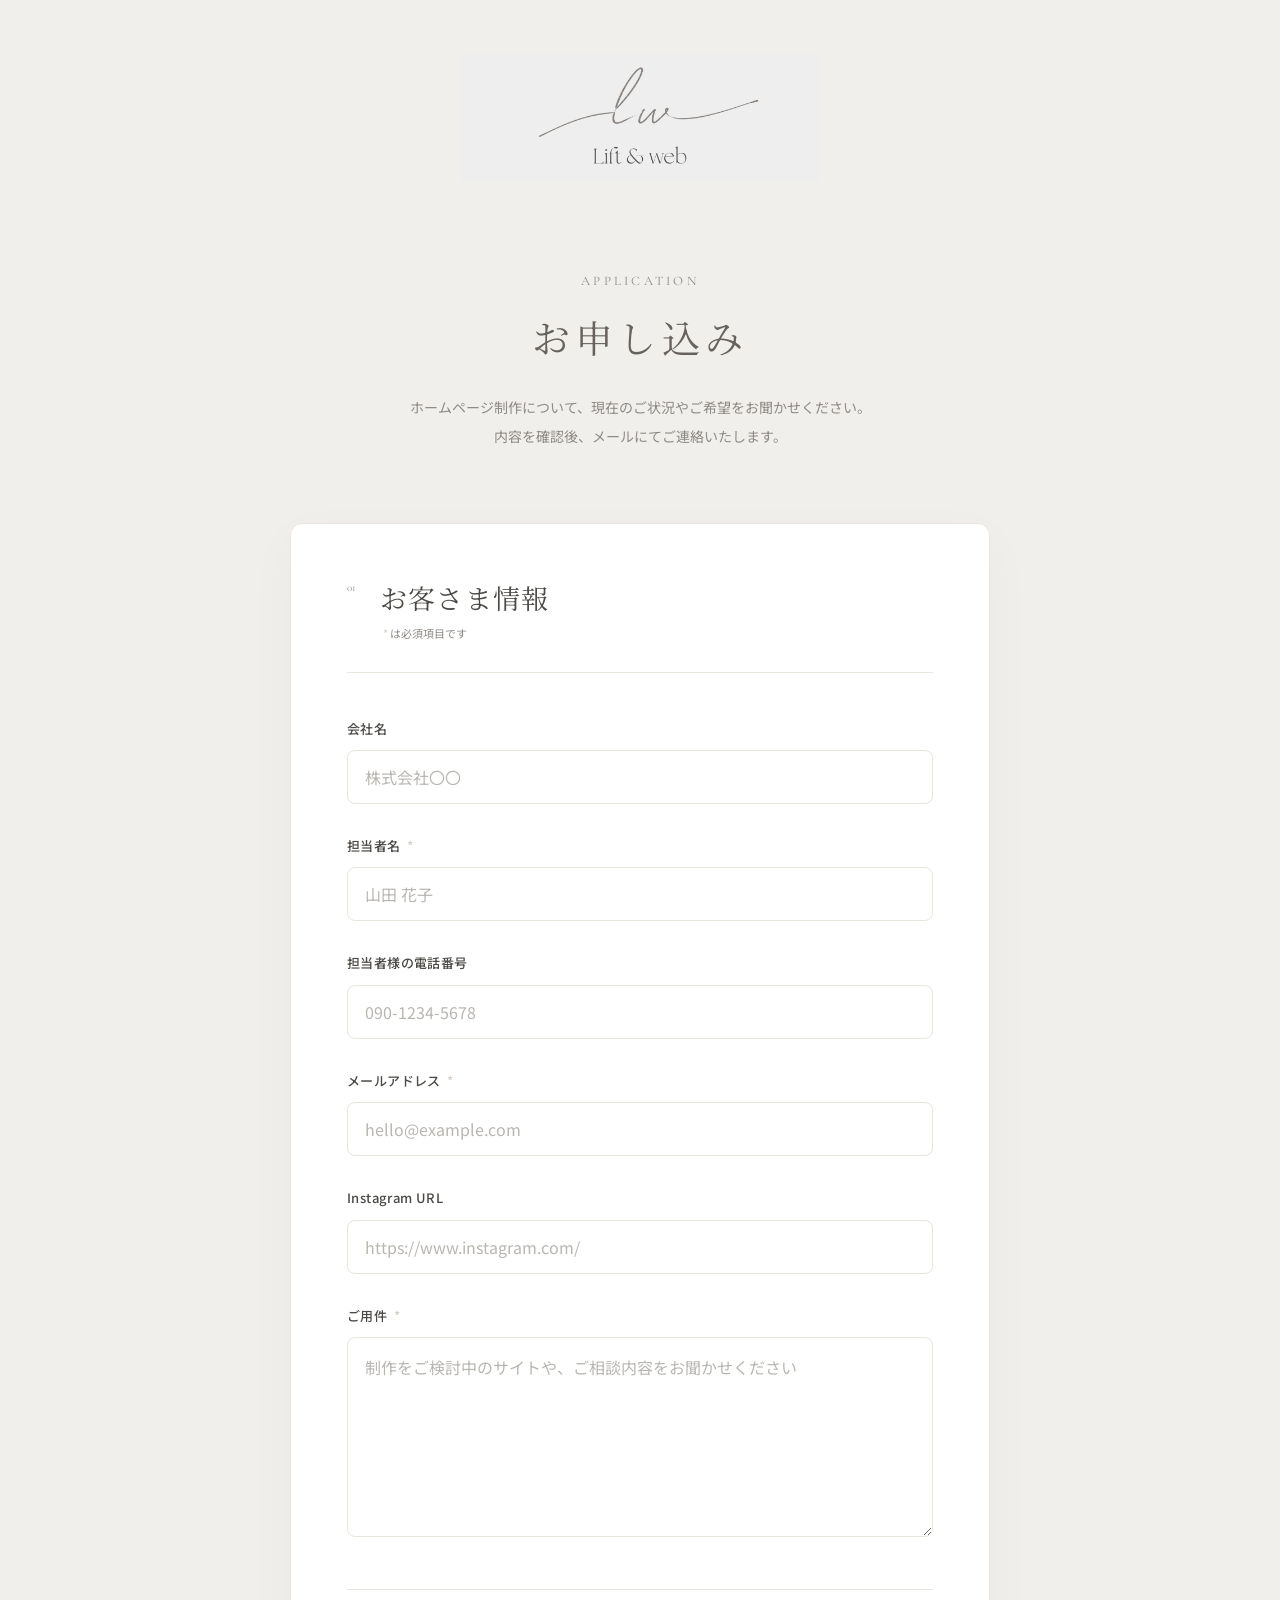
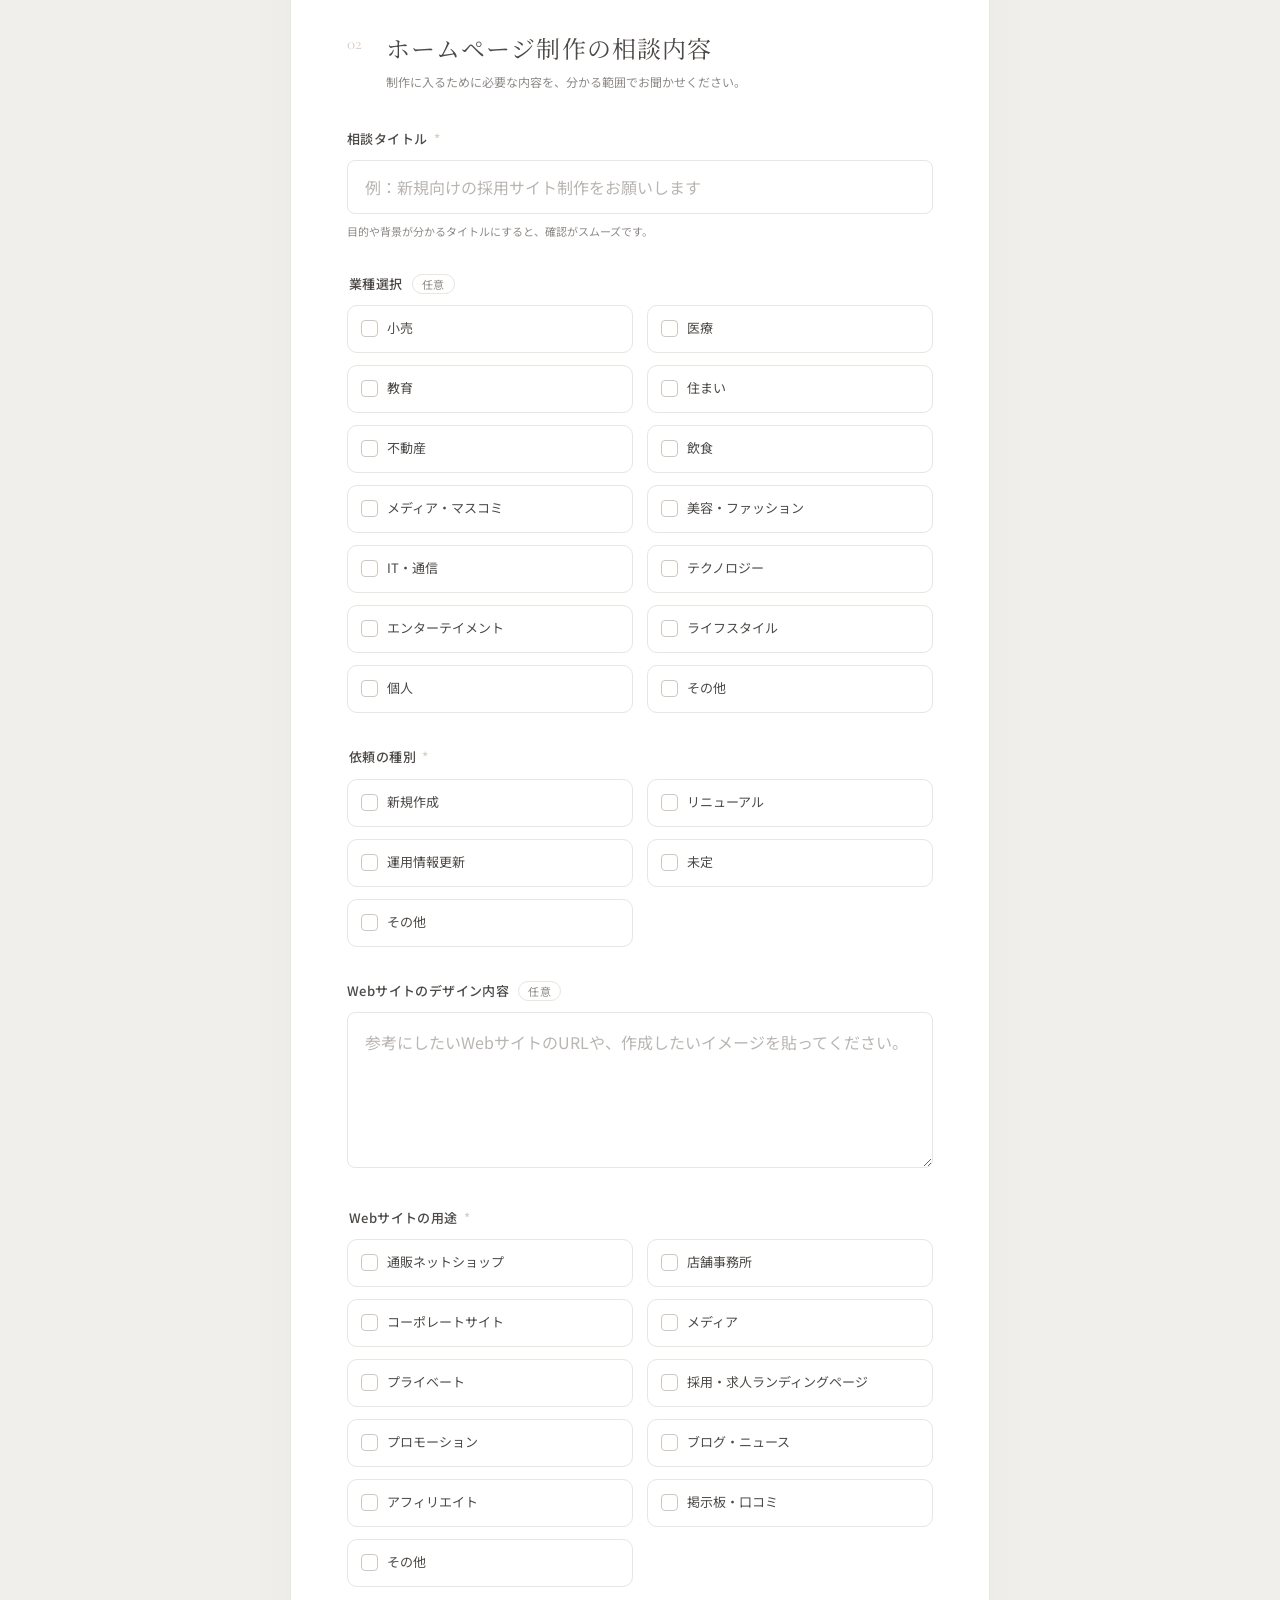
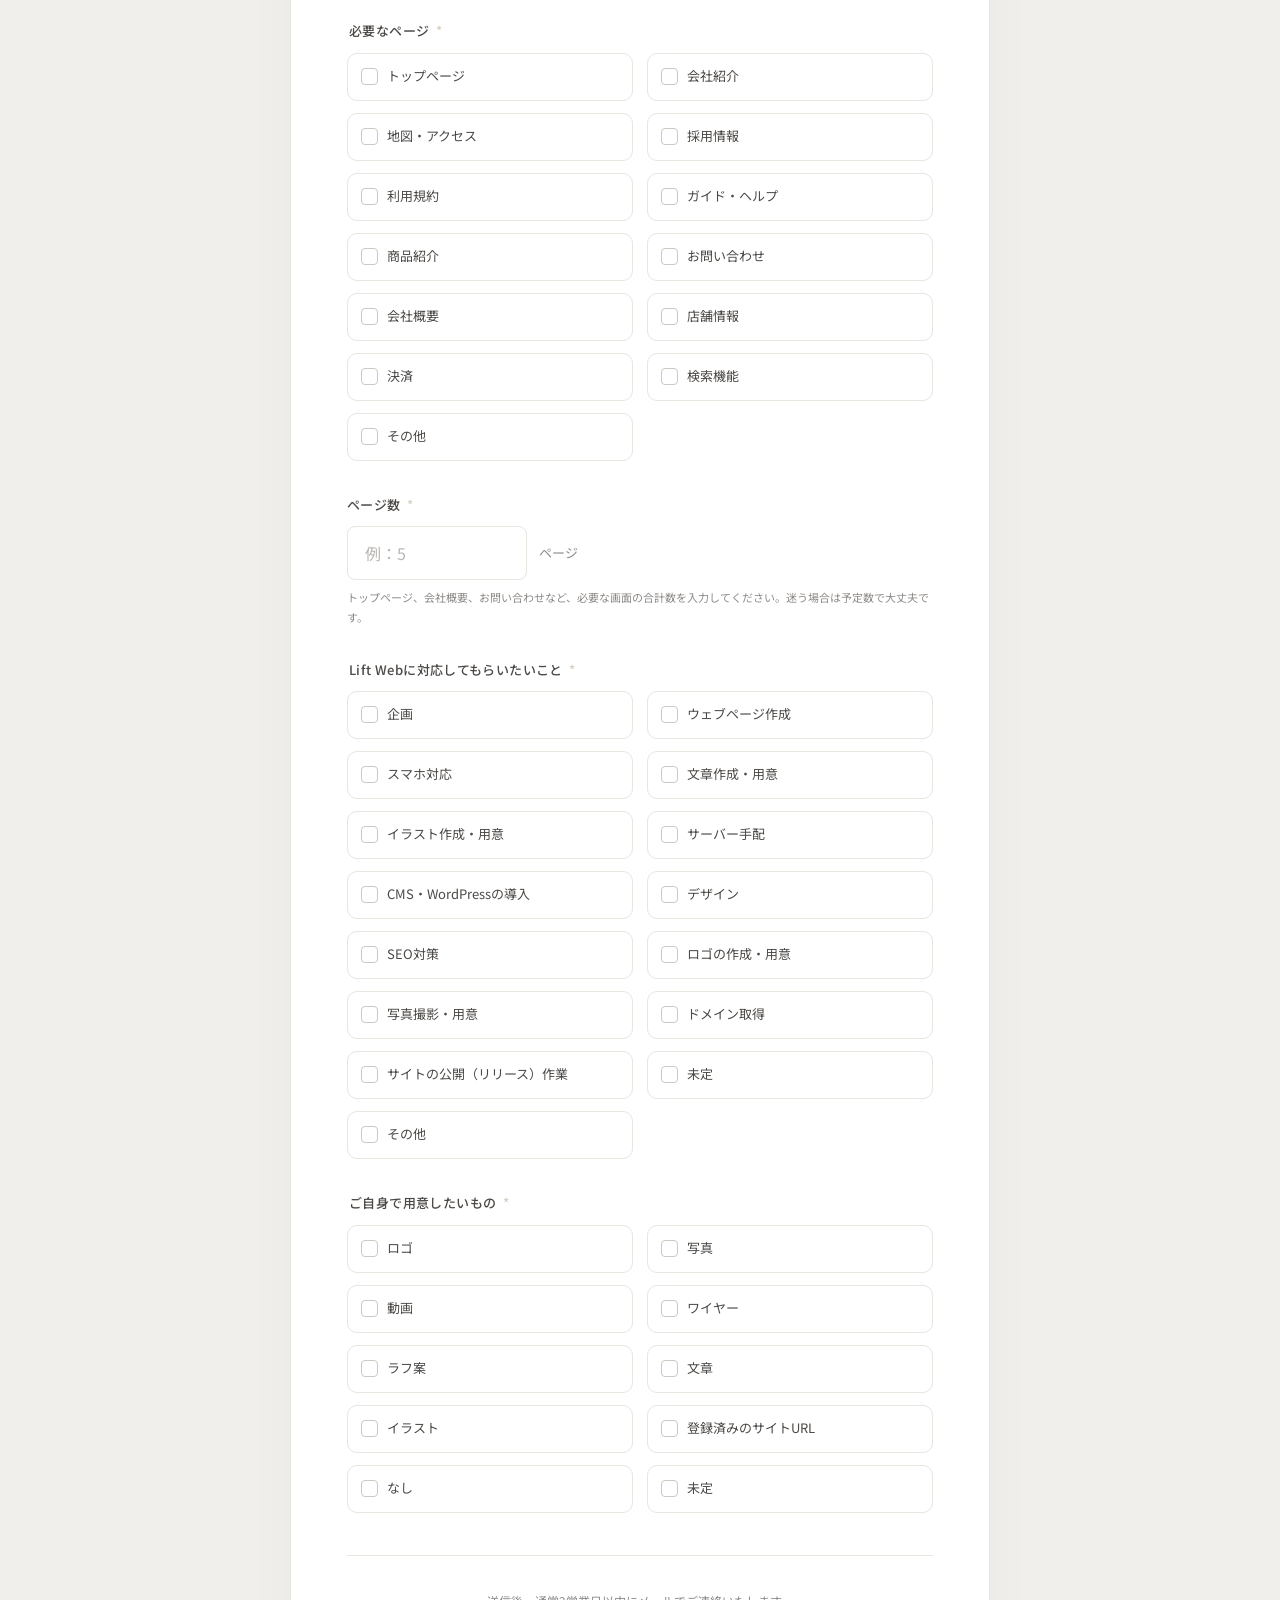
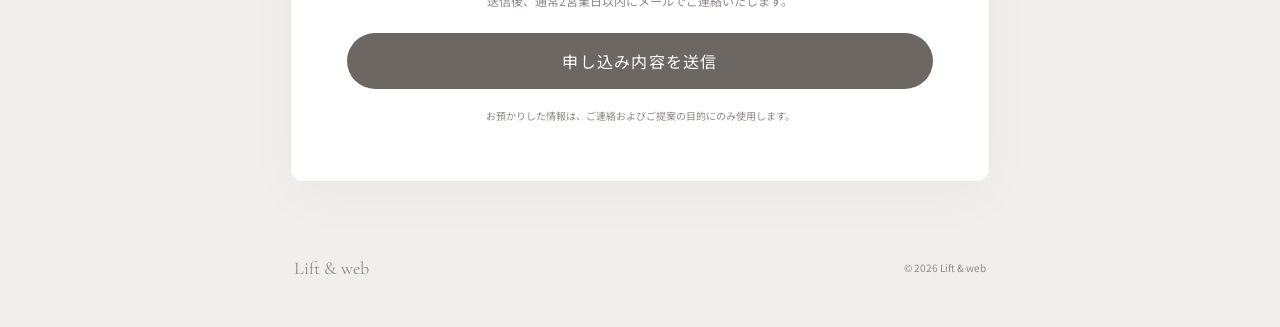
==== commit 7d502505: "Add standard plan estimate calculator" ====
--- a/index.html
+++ b/index.html
@@ -172,7 +172,7 @@
           </div>
 
           <fieldset class="choice-field" data-required-group="liftWebTasks">
-            <legend>LIFT Webに対応してもらいたいこと <span class="required-mark">*</span></legend>
+            <legend>Lift Webに対応してもらいたいこと <span class="required-mark">*</span></legend>
             <div class="choice-grid">
               <label><input type="checkbox" name="liftWebTasks" value="企画">企画</label>
               <label><input type="checkbox" name="liftWebTasks" value="ウェブページ作成">ウェブページ作成</label>
@@ -190,7 +190,7 @@
               <label><input type="checkbox" name="liftWebTasks" value="未定">未定</label>
               <label><input type="checkbox" name="liftWebTasks" value="その他">その他</label>
             </div>
-            <p class="error-message">LIFT Webに対応してもらいたいことを選択してください</p>
+            <p class="error-message">Lift Webに対応してもらいたいことを選択してください</p>
           </fieldset>
 
           <fieldset class="choice-field" data-required-group="buyerAssets">
--- a/styles.css
+++ b/styles.css
@@ -196,6 +196,91 @@
   color: var(--muted);
   font-size: 12px;
   margin-bottom: 0;
+}
+
+.estimate-card {
+  background: linear-gradient(135deg, #fffaf2 0%, #f7f2eb 100%);
+  border: 1px solid #ded4c8;
+  border-radius: 12px;
+  box-shadow: 0 18px 42px rgba(93, 84, 75, 0.08);
+  margin: 0 0 34px;
+  overflow: hidden;
+  padding: 24px;
+  position: relative;
+}
+
+.estimate-card::before {
+  background: rgba(255, 255, 255, 0.55);
+  content: "";
+  height: 150px;
+  position: absolute;
+  right: -70px;
+  top: -75px;
+  transform: rotate(28deg);
+  width: 170px;
+}
+
+.estimate-card__head {
+  align-items: flex-start;
+  display: flex;
+  gap: 16px;
+  justify-content: space-between;
+  position: relative;
+}
+
+.estimate-label {
+  color: var(--muted);
+  font-family: "Cormorant Garamond", serif;
+  font-size: 12px;
+  letter-spacing: 0.18em;
+  margin-bottom: 8px;
+}
+
+.estimate-price {
+  color: #5d554d;
+  font-family: "Noto Serif JP", serif;
+  font-size: clamp(30px, 7vw, 42px);
+  line-height: 1.15;
+  margin-bottom: 0;
+}
+
+.estimate-cap {
+  background: #6c6763;
+  border-radius: 999px;
+  color: #fff;
+  flex: 0 0 auto;
+  font-size: 12px;
+  line-height: 1.2;
+  padding: 8px 12px;
+  position: relative;
+}
+
+.estimate-note,
+.estimate-disclaimer {
+  color: var(--muted);
+  font-size: 12px;
+  line-height: 1.8;
+  margin: 16px 0 0;
+  position: relative;
+}
+
+.estimate-breakdown {
+  border-top: 1px solid rgba(108, 103, 99, 0.15);
+  color: #6b625a;
+  display: grid;
+  gap: 6px;
+  font-size: 12px;
+  line-height: 1.65;
+  list-style: none;
+  margin: 18px 0 0;
+  padding: 16px 0 0;
+  position: relative;
+}
+
+.estimate-breakdown li {
+  display: flex;
+  justify-content: space-between;
+  gap: 12px;
 }
 
 .required-mark {
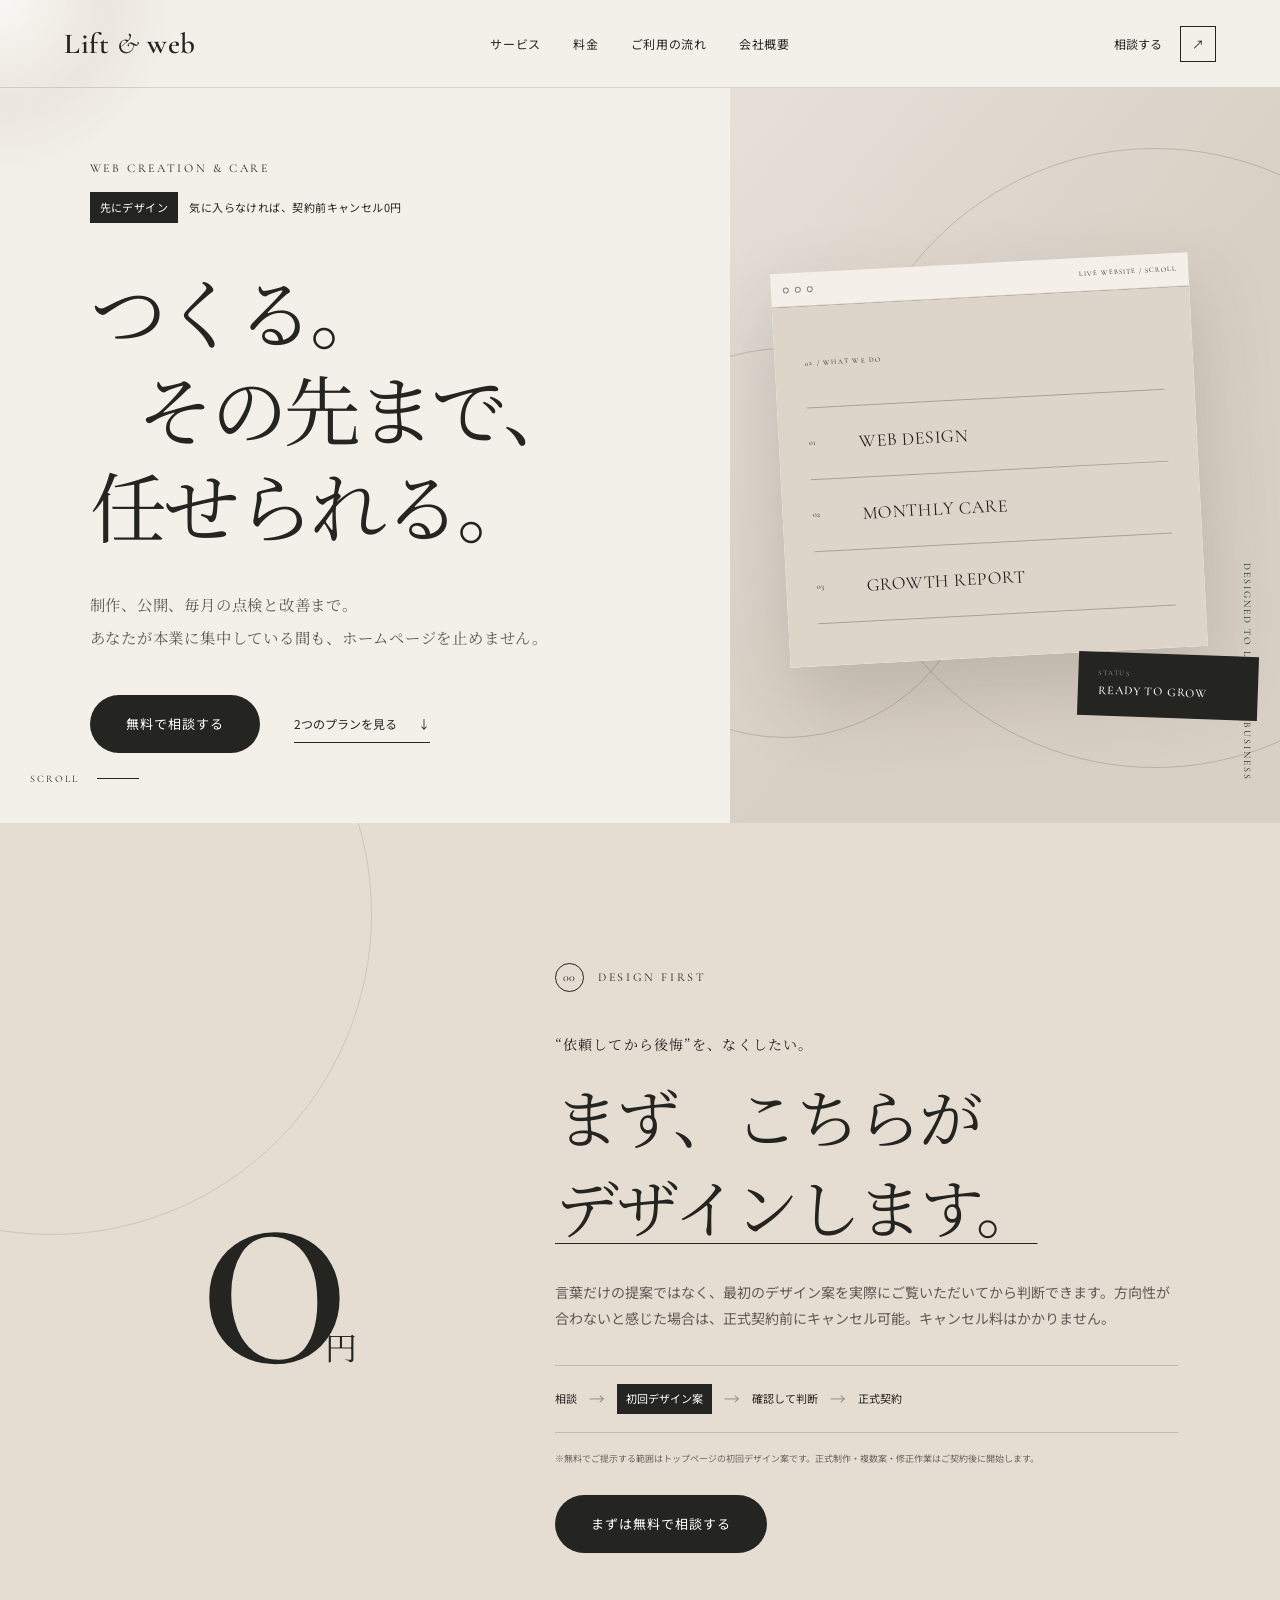
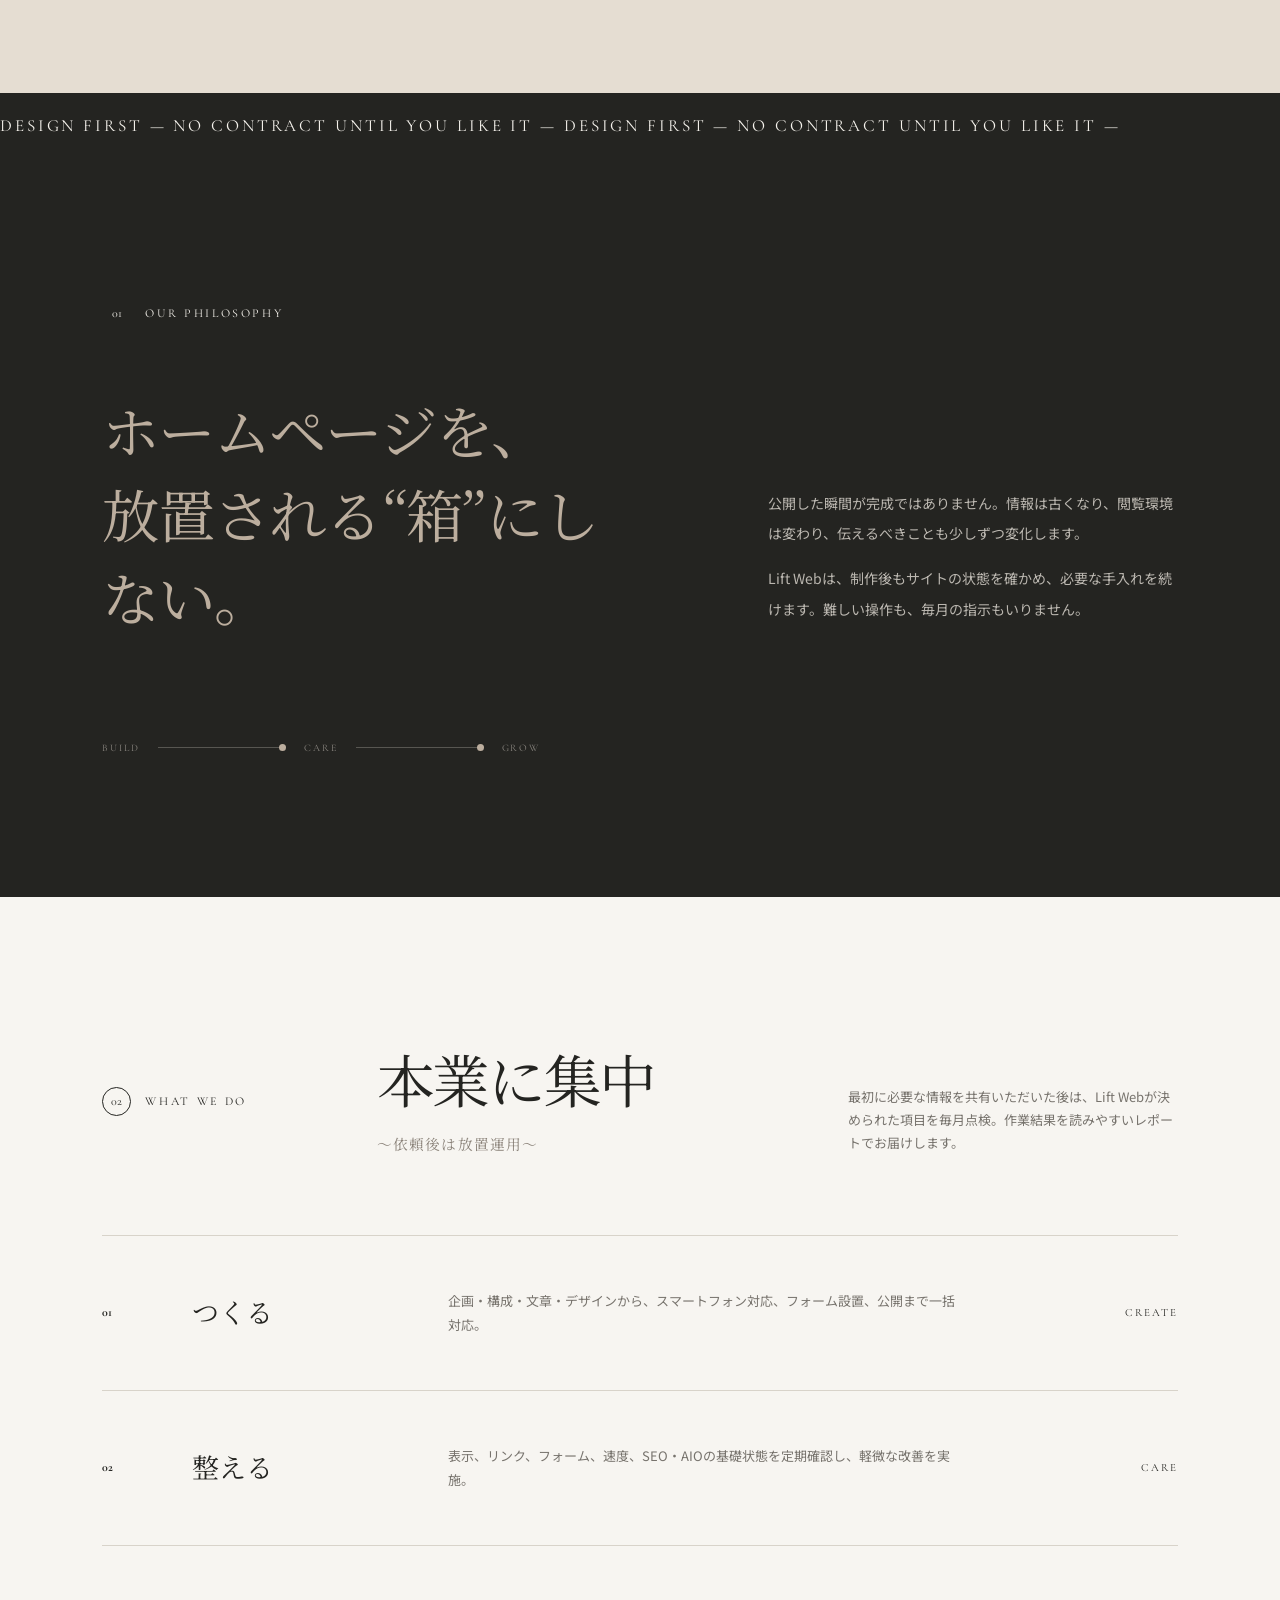
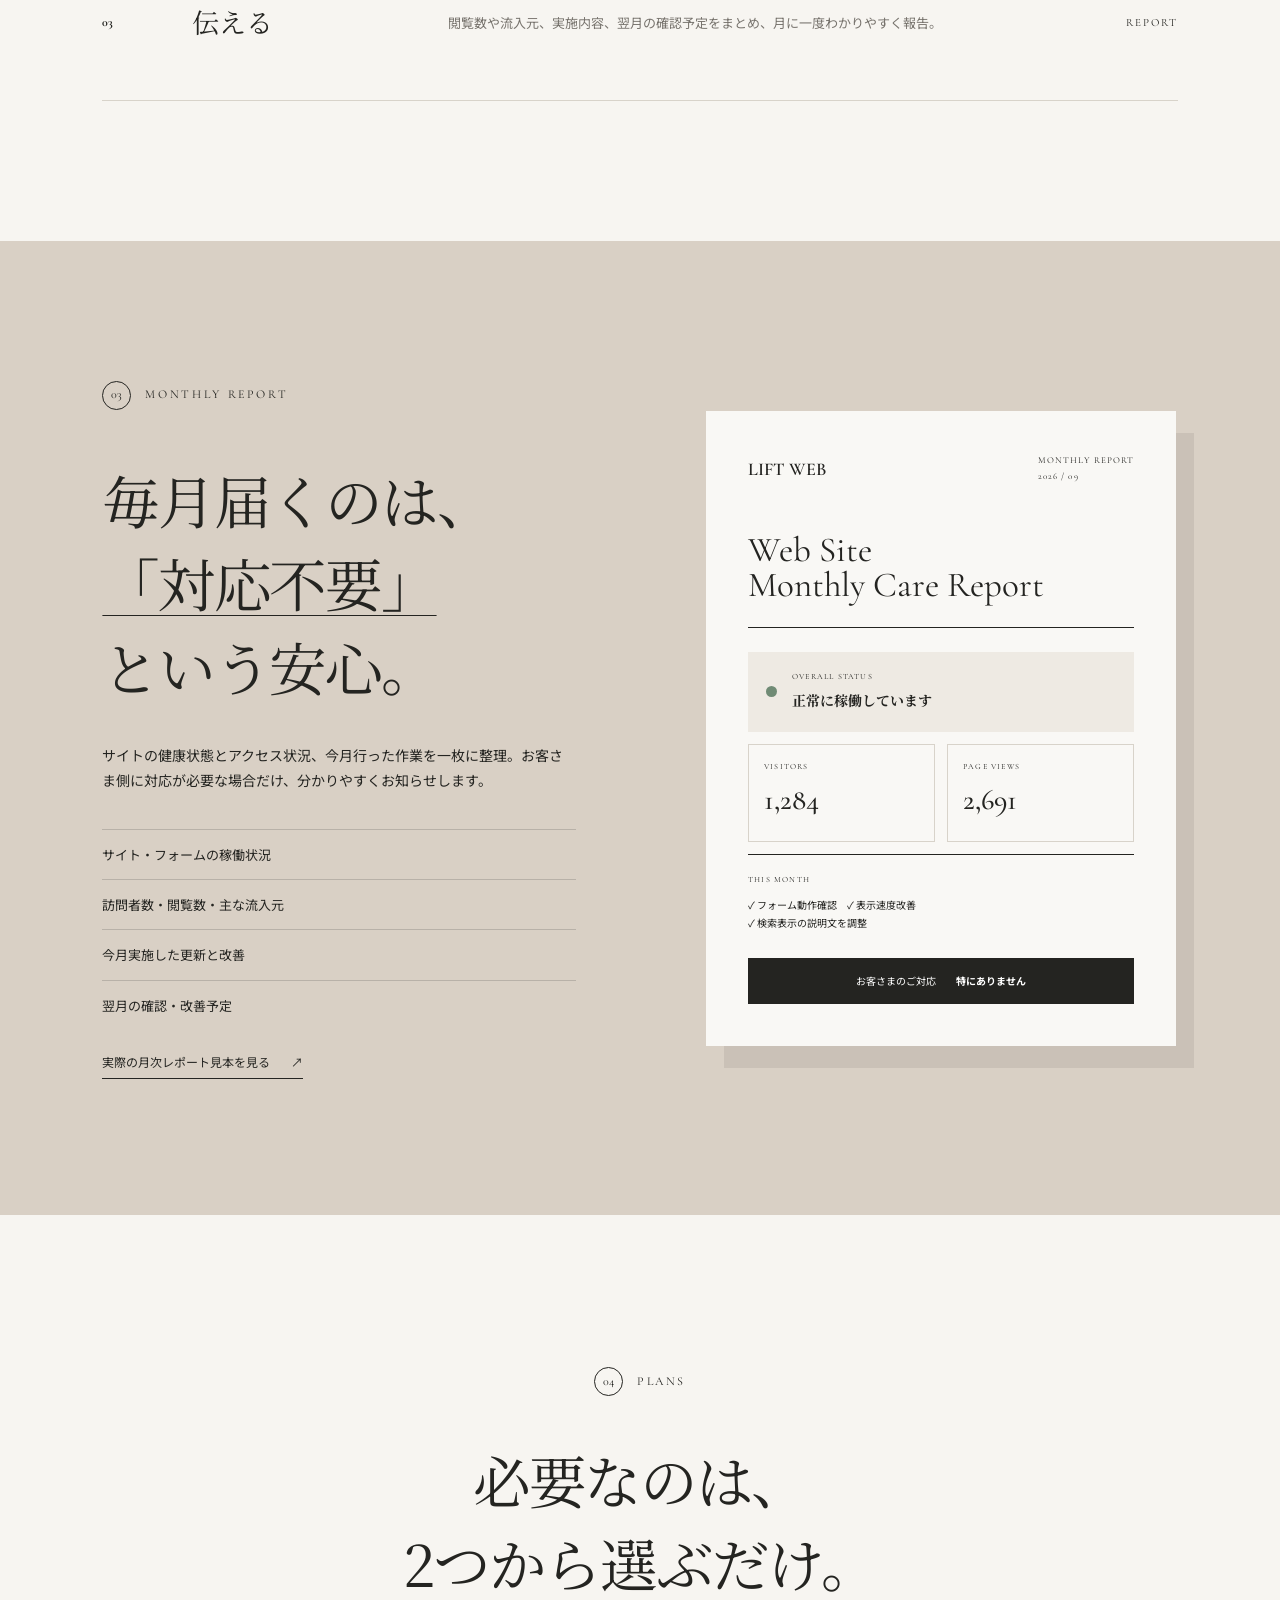
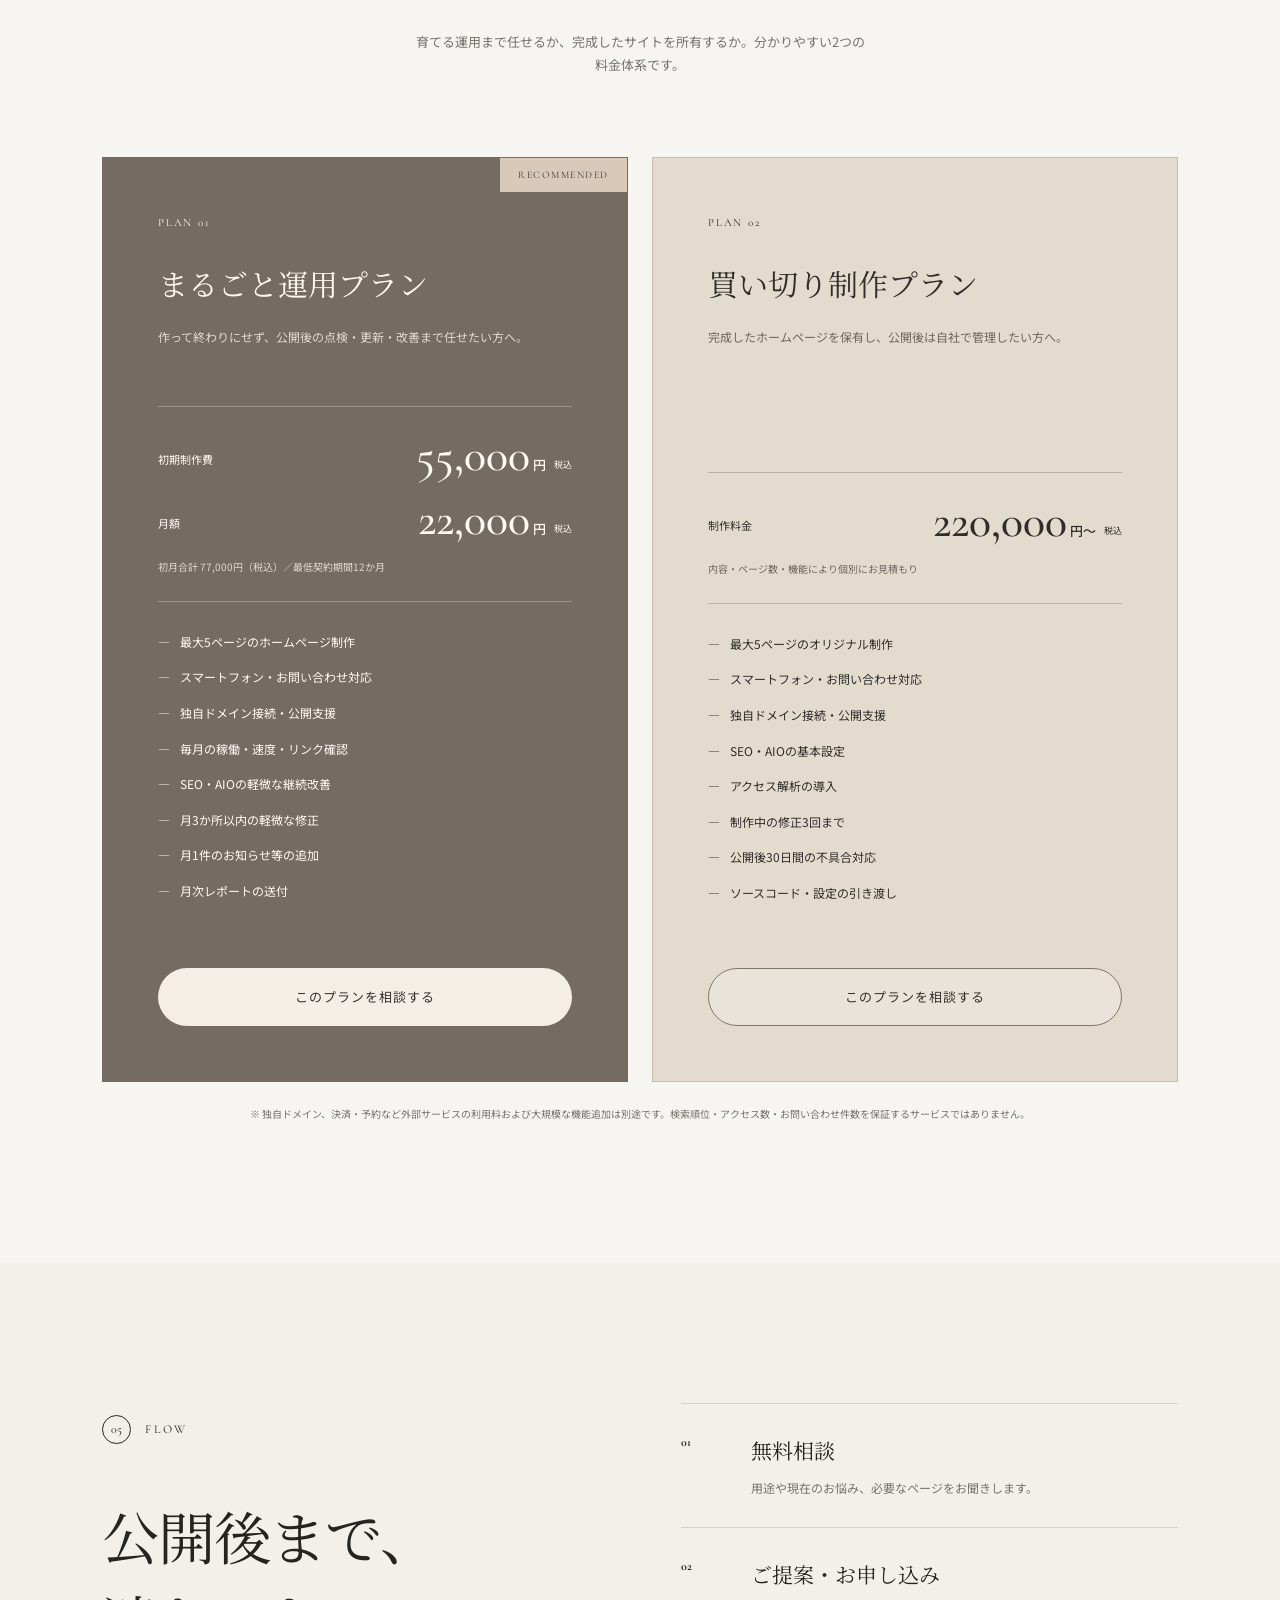
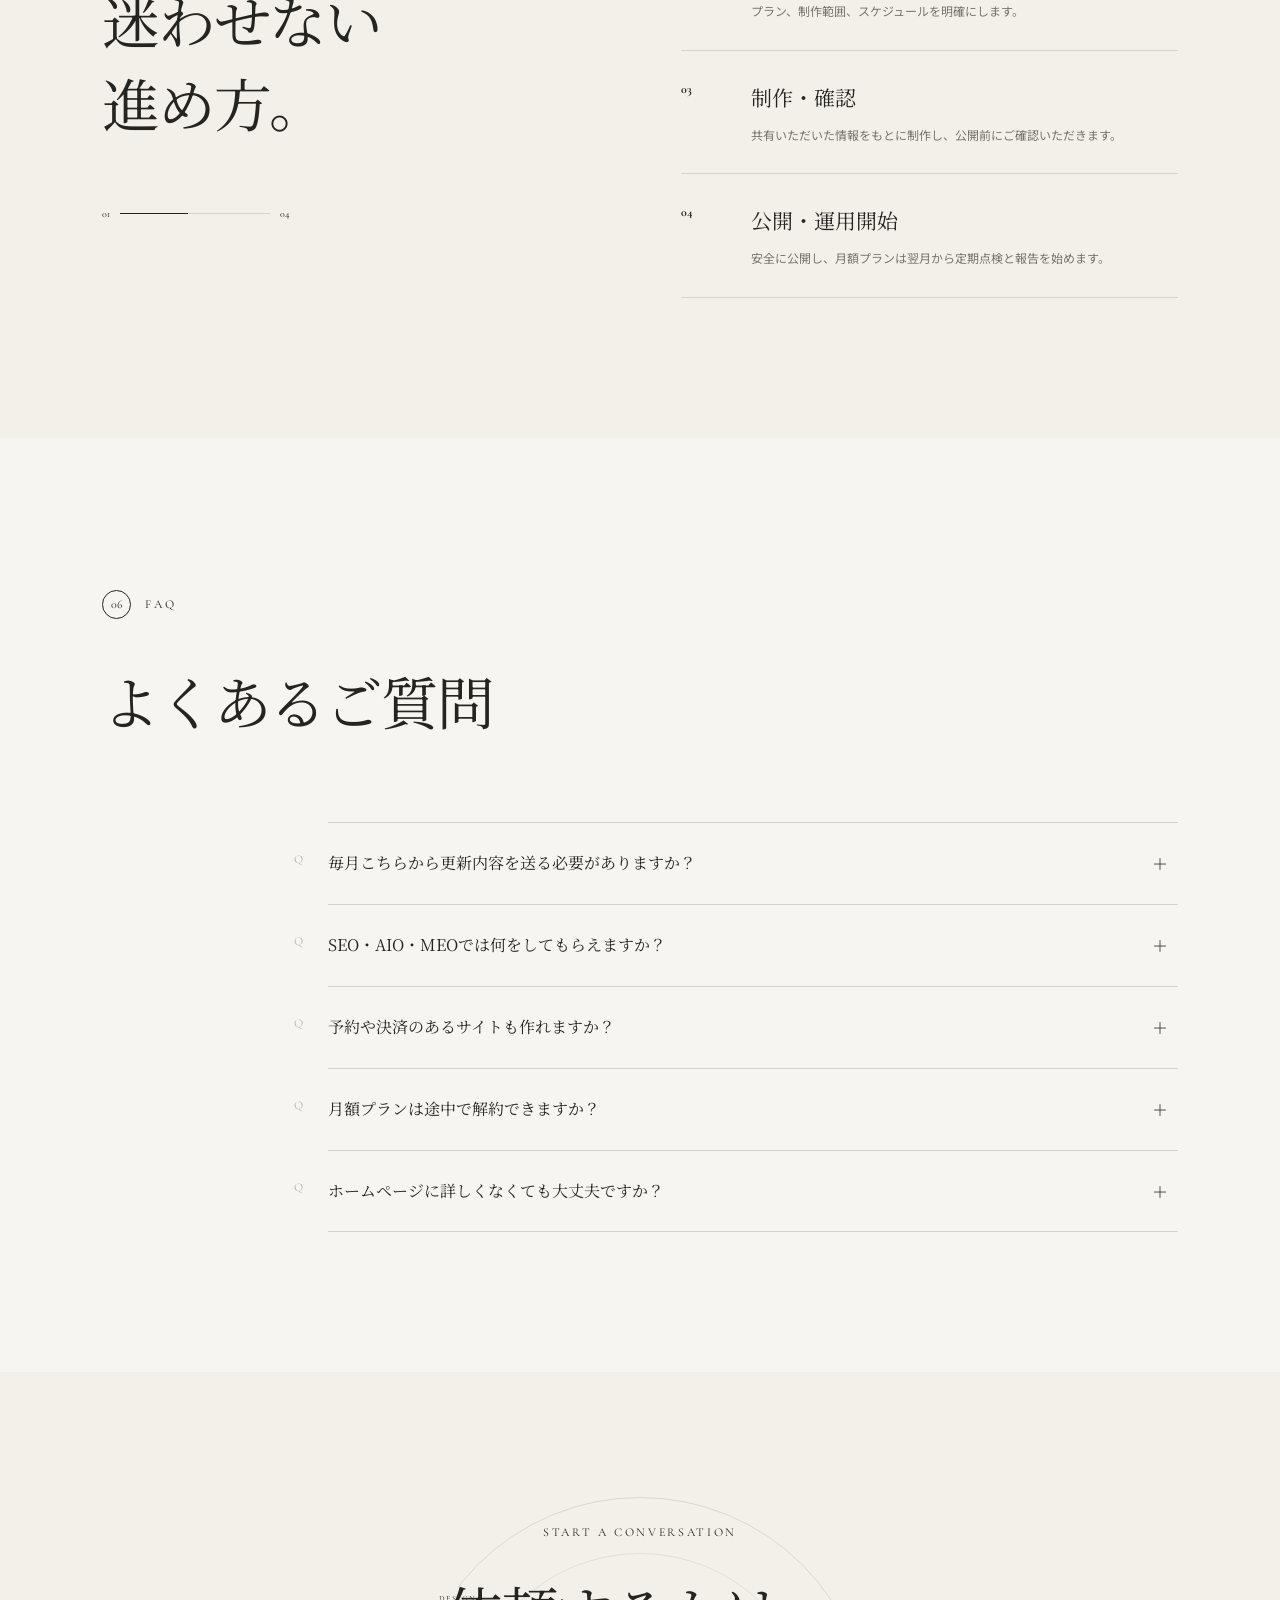
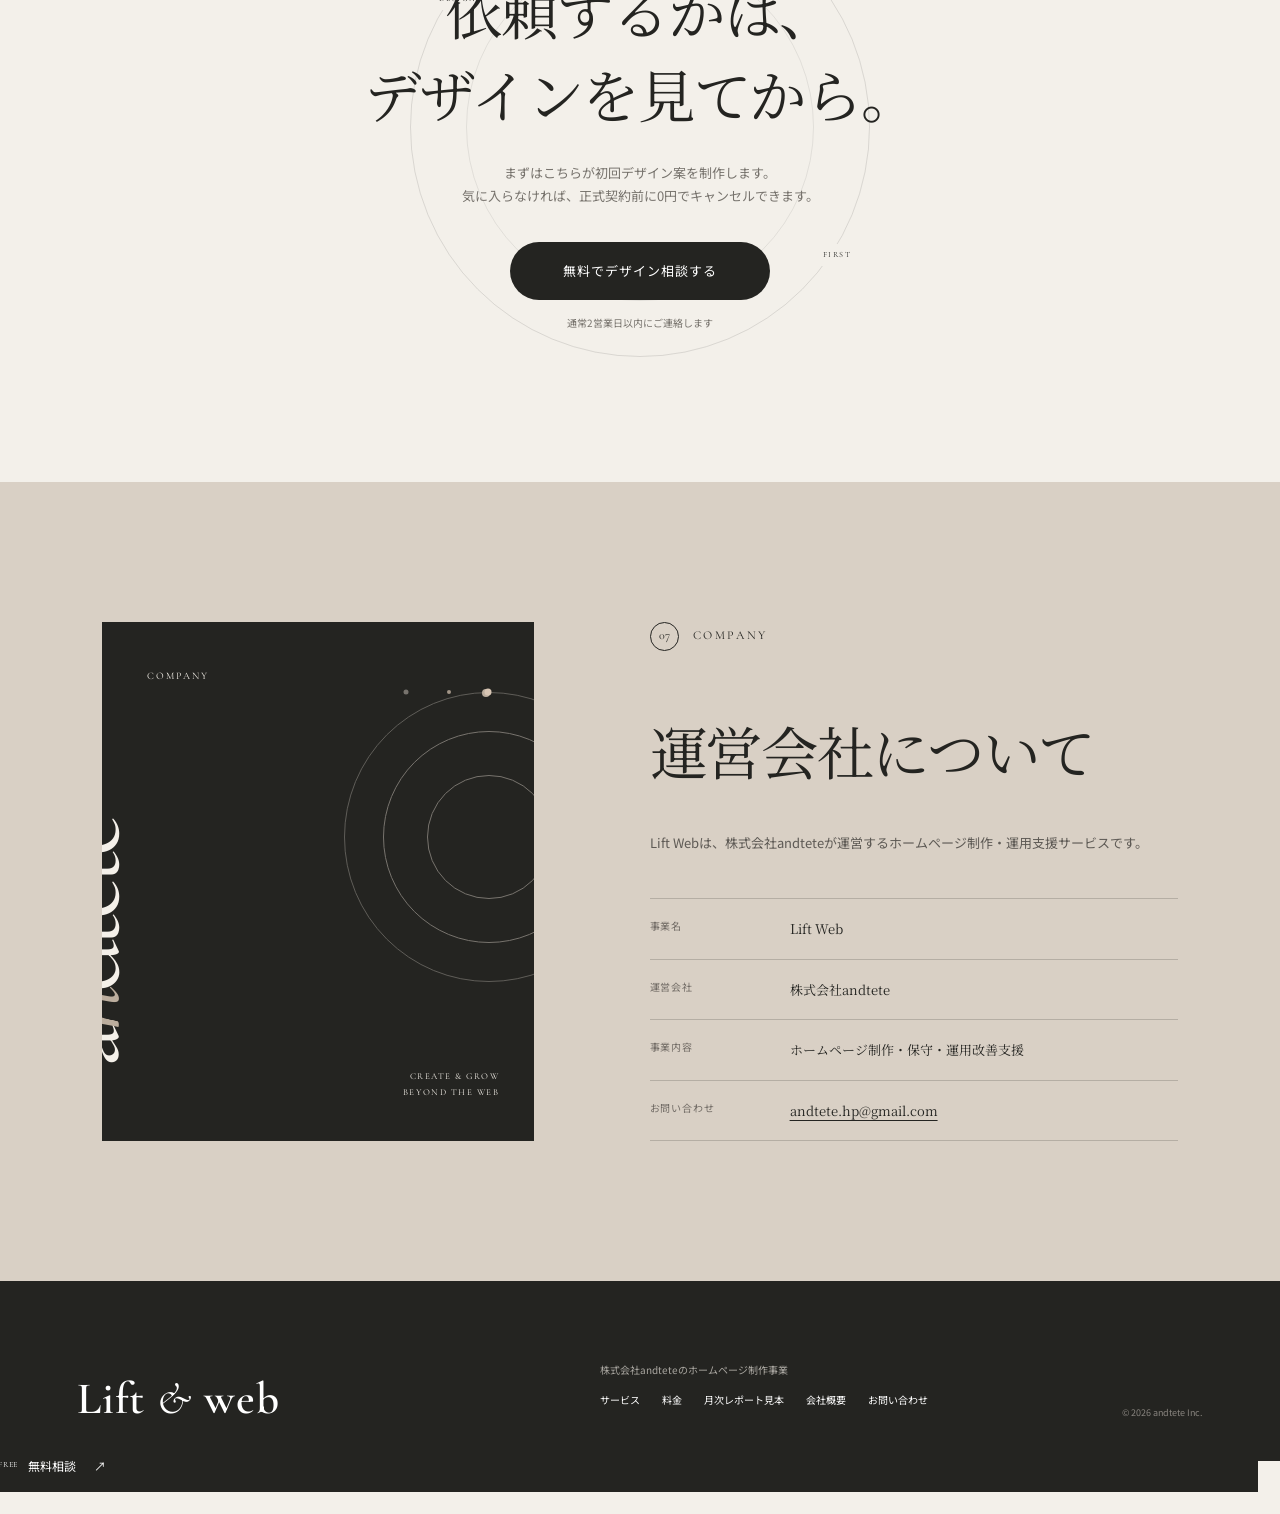
==== commit fad73267: "Launch Lift & Web site with SEO and monthly report" ====
--- a/index.html
+++ b/index.html
@@ -3,240 +3,173 @@
 <head>
   <meta charset="UTF-8">
   <meta name="viewport" content="width=device-width, initial-scale=1.0">
-  <meta name="theme-color" content="#FAF9F7">
-  <meta name="description" content="Lift & web ホームページ制作サービスのお申し込みページです。">
-  <title>お申し込み｜Lift &amp; web</title>
+  <meta name="theme-color" content="#f3f0ea">
+  <meta name="description" content="Lift & Webは、ホームページ制作から公開後の更新・SEO・AIO・MEO支援、点検、月次レポートまで任せられる株式会社andteteのWeb制作サービスです。初回デザイン案を確認してから契約できます。">
+  <meta name="robots" content="index,follow,max-image-preview:large,max-snippet:-1,max-video-preview:-1">
+  <link rel="canonical" href="https://andtete-group.github.io/lift-web/">
+  <meta property="og:type" content="website"><meta property="og:locale" content="ja_JP">
+  <meta property="og:site_name" content="Lift & Web"><meta property="og:title" content="ホームページ制作・月額運用｜Lift & Web">
+  <meta property="og:description" content="制作して終わりではなく、公開後の更新・改善・点検・月次報告まで。初回デザイン案を見てから契約できます。">
+  <meta property="og:url" content="https://andtete-group.github.io/lift-web/"><meta property="og:image" content="https://andtete-group.github.io/lift-web/assets/lift-and-web-round-logo-proposal.png">
+  <meta name="twitter:card" content="summary"><meta name="twitter:title" content="ホームページ制作・月額運用｜Lift & Web"><meta name="twitter:description" content="制作・公開・毎月の改善まで任せられるホームページ制作サービス。">
+  <link rel="icon" href="assets/lift-and-web-round-logo-proposal.png" type="image/png">
+  <title>ホームページ制作・月額運用｜Lift & Web</title>
   <link rel="preconnect" href="https://fonts.googleapis.com">
   <link rel="preconnect" href="https://fonts.gstatic.com" crossorigin>
-  <link href="https://fonts.googleapis.com/css2?family=Cormorant+Garamond:wght@400;500;600&family=Noto+Sans+JP:wght@400;500&family=Noto+Serif+JP:wght@400;500&display=swap" rel="stylesheet">
-  <link rel="stylesheet" href="styles.css">
+  <link href="https://fonts.googleapis.com/css2?family=Cormorant+Garamond:wght@400;500;600&family=Noto+Sans+JP:wght@400;500;600&family=Noto+Serif+JP:wght@400;500;600&display=swap" rel="stylesheet">
+  <link rel="stylesheet" href="home.css">
+  <link rel="stylesheet" href="effects.css">
+  <script type="application/ld+json">
+  {"@context":"https://schema.org","@graph":[{"@type":"Organization","@id":"https://andtete-group.github.io/lift-web/#organization","name":"株式会社andtete","email":"andtete.hp@gmail.com","url":"https://andtete-group.github.io/lift-web/"},{"@type":"ProfessionalService","@id":"https://andtete-group.github.io/lift-web/#service","name":"Lift & Web","alternateName":"Lift Web","description":"ホームページ制作、保守、SEO・AIO・MEO支援、月次レポートを提供するWeb制作・運用サービス","url":"https://andtete-group.github.io/lift-web/","email":"andtete.hp@gmail.com","parentOrganization":{"@id":"https://andtete-group.github.io/lift-web/#organization"},"hasOfferCatalog":{"@type":"OfferCatalog","name":"ホームページ制作プラン","itemListElement":[{"@type":"Offer","name":"まるごと運用プラン","price":"22000","priceCurrency":"JPY","description":"初期制作費55,000円、月額22,000円。制作後の点検・更新・改善・月次報告を含む。"},{"@type":"Offer","name":"買い切り制作プラン","price":"220000","priceCurrency":"JPY","description":"最大5ページのオリジナルホームページ制作。220,000円から。"}]}},{"@type":"FAQPage","mainEntity":[{"@type":"Question","name":"毎月こちらから更新内容を送る必要がありますか？","acceptedAnswer":{"@type":"Answer","text":"必要ありません。Lift & Webが決められた項目を点検・改善し、完了後に月次レポートを送付します。"}},{"@type":"Question","name":"SEO・AIO・MEOでは何をしてもらえますか？","acceptedAnswer":{"@type":"Answer","text":"サイト構造、タイトル、説明文、表示速度、構造化データを整え、月額プランでは継続的な軽微な改善とGoogleビジネスプロフィールの改善案を提供します。"}},{"@type":"Question","name":"予約や決済のあるサイトも作れますか？","acceptedAnswer":{"@type":"Answer","text":"可能です。静的サイトを基本に、予約・決済・商品管理は外部サービスと組み合わせて構築します。"}}]}]}
+  </script>
 </head>
 <body>
-  <main class="page-shell">
-    <header class="brand-header fade-in">
-      <a class="brand brand-logo" href="#top" aria-label="Lift & web トップへ">
-        <img src="assets/lift-web-logo.jpg" alt="Lift & web">
-      </a>
-    </header>
+  <div class="scroll-progress" aria-hidden="true"></div>
+  <div class="cursor-glow" aria-hidden="true"></div>
+  <header class="site-header">
+    <a class="wordmark" href="#top" aria-label="Lift Web トップへ">Lift <i>&amp;</i> web</a>
+    <nav aria-label="メインメニュー">
+      <a href="#service">サービス</a><a href="#plans">料金</a><a href="#flow">ご利用の流れ</a><a href="#company">会社概要</a>
+    </nav>
+    <a class="header-cta" href="apply.html">相談する <span>↗</span></a>
+    <button class="menu-button" type="button" aria-label="メニューを開く" aria-expanded="false"><span></span><span></span></button>
+  </header>
 
-    <section class="intro fade-in" id="top" aria-labelledby="page-title">
-      <p class="eyebrow">APPLICATION</p>
-      <h1 id="page-title">お申し込み</h1>
-      <p class="intro-copy">ホームページ制作について、現在のご状況やご希望をお聞かせください。<br>内容を確認後、メールにてご連絡いたします。</p>
+  <main id="top">
+    <section class="hero">
+      <div class="hero-copy reveal">
+        <p class="eyebrow">WEB CREATION &amp; CARE</p>
+        <p class="risk-free-label"><span>先にデザイン</span> 気に入らなければ、契約前キャンセル0円</p>
+        <h1><span class="keep">つくる。</span><br><em><span class="keep">その先まで、</span></em><br><span class="keep">任せられる。</span></h1>
+        <p class="lead"><span class="keep">制作、公開、毎月の点検と改善まで。</span><br class="desktop-break"><span class="keep">あなたが本業に集中している間も、</span><span class="keep">ホームページを止めません。</span></p>
+        <div class="hero-actions"><a class="button dark" href="apply.html">無料で相談する</a><a class="text-link" href="#plans">2つのプランを見る <span>↓</span></a></div>
+      </div>
+      <div class="hero-art reveal">
+        <div class="orbit orbit-one"></div><div class="orbit orbit-two"></div>
+        <div class="browser-object">
+          <div class="browser-bar"><i></i><i></i><i></i><span>LIVE WEBSITE / SCROLL</span></div>
+          <div class="mini-site" tabindex="0" aria-label="Lift & Webのミニホームページ。上下にスクロールできます">
+            <section class="mini-hero">
+              <div class="mini-nav"><img src="assets/lift-and-web-round-logo-proposal.png" alt="Lift & Web"><span>ABOUT&nbsp;&nbsp; WORK&nbsp;&nbsp; CONTACT</span></div>
+              <div class="mini-opening"><div><small>YOUR BUSINESS,<br>BEAUTIFULLY ONLINE.</small><strong>OPEN<br>THE NEXT.</strong><p>丁寧につくり、静かに育てる。<br>ホームページの、その先へ。</p></div><img src="assets/lift-and-web-round-logo-proposal.png" alt=""></div>
+              <span class="mini-scroll">SCROLL INSIDE ↓</span>
+            </section>
+            <section class="mini-about"><small>01 / ABOUT</small><h3>余白まで、<br>意味のあるデザイン。</h3><p>見た目だけではなく、伝わる順番と使いやすさまで整えます。</p><div class="mini-line"></div></section>
+            <section class="mini-works"><small>02 / WHAT WE DO</small><div><article><b>01</b><span>WEB DESIGN</span></article><article><b>02</b><span>MONTHLY CARE</span></article><article><b>03</b><span>GROWTH REPORT</span></article></div></section>
+            <section class="mini-contact"><small>03 / CONTACT</small><h3>See the design.<br>Then decide.</h3><span>START A PROJECT&nbsp; ↗</span></section>
+          </div>
+        </div>
+        <div class="project-tag"><span>STATUS</span><strong>READY TO GROW</strong></div>
+        <p class="vertical-copy">DESIGNED TO LIFT YOUR BUSINESS</p>
+      </div>
+      <p class="scroll-mark">SCROLL <span></span></p>
     </section>
 
-    <section class="form-card fade-in" aria-labelledby="form-heading">
-      <div class="form-heading">
-        <p class="section-number">01</p>
-        <div>
-          <h2 id="form-heading">お客さま情報</h2>
-          <p><span class="required-mark" aria-hidden="true">*</span> は必須項目です</p>
-        </div>
-      </div>
-
-      <form id="applicationForm" novalidate>
-        <input type="hidden" name="planType" value="モニター価格ページ">
-
-        <div class="field">
-          <label for="company">会社名</label>
-          <input id="company" name="company" type="text" autocomplete="organization" placeholder="株式会社〇〇">
-        </div>
-
-        <div class="field">
-          <label for="name">担当者名 <span class="required-mark">*</span></label>
-          <input id="name" name="name" type="text" autocomplete="name" placeholder="山田 花子" required>
-          <p class="error-message" id="nameError">担当者名を入力してください</p>
-        </div>
-
-        <div class="field">
-          <label for="phone">担当者様の電話番号</label>
-          <input id="phone" name="phone" type="tel" inputmode="tel" autocomplete="tel" placeholder="090-1234-5678">
-        </div>
-
-        <div class="field">
-          <label for="email">メールアドレス <span class="required-mark">*</span></label>
-          <input id="email" name="email" type="email" inputmode="email" autocomplete="email" placeholder="hello@example.com" required>
-          <p class="error-message" id="emailError">正しいメールアドレスを入力してください</p>
-        </div>
-
-        <div class="field">
-          <label for="instagram">Instagram URL</label>
-          <input id="instagram" name="instagram" type="url" inputmode="url" autocomplete="url" placeholder="https://www.instagram.com/">
-        </div>
-
-        <div class="field">
-          <label for="message">ご用件 <span class="required-mark">*</span></label>
-          <textarea id="message" name="message" rows="6" placeholder="制作をご検討中のサイトや、ご相談内容をお聞かせください" required></textarea>
-          <p class="error-message" id="messageError">ご用件を入力してください</p>
-        </div>
-
-        <div class="form-section">
-          <div class="form-section-heading">
-            <p class="section-number">02</p>
-            <div>
-              <h2>ホームページ制作の相談内容</h2>
-              <p>制作に入るために必要な内容を、分かる範囲でお聞かせください。</p>
-            </div>
-          </div>
-
-          <div class="field">
-            <label for="consultationTitle">相談タイトル <span class="required-mark">*</span></label>
-            <input id="consultationTitle" name="consultationTitle" type="text" maxlength="50" placeholder="例：新規向けの採用サイト制作をお願いします" required>
-            <p class="field-help">目的や背景が分かるタイトルにすると、確認がスムーズです。</p>
-            <p class="error-message" id="consultationTitleError">相談タイトルを入力してください</p>
-          </div>
-
-          <fieldset class="choice-field">
-            <legend>業種選択 <span class="optional-mark">任意</span></legend>
-            <div class="choice-grid">
-              <label><input type="checkbox" name="industry" value="小売">小売</label>
-              <label><input type="checkbox" name="industry" value="医療">医療</label>
-              <label><input type="checkbox" name="industry" value="教育">教育</label>
-              <label><input type="checkbox" name="industry" value="住まい">住まい</label>
-              <label><input type="checkbox" name="industry" value="不動産">不動産</label>
-              <label><input type="checkbox" name="industry" value="飲食">飲食</label>
-              <label><input type="checkbox" name="industry" value="メディア・マスコミ">メディア・マスコミ</label>
-              <label><input type="checkbox" name="industry" value="美容・ファッション">美容・ファッション</label>
-              <label><input type="checkbox" name="industry" value="IT・通信">IT・通信</label>
-              <label><input type="checkbox" name="industry" value="テクノロジー">テクノロジー</label>
-              <label><input type="checkbox" name="industry" value="エンターテイメント">エンターテイメント</label>
-              <label><input type="checkbox" name="industry" value="ライフスタイル">ライフスタイル</label>
-              <label><input type="checkbox" name="industry" value="個人">個人</label>
-              <label><input type="checkbox" name="industry" value="その他">その他</label>
-            </div>
-          </fieldset>
-
-          <fieldset class="choice-field" data-required-group="requestType">
-            <legend>依頼の種別 <span class="required-mark">*</span></legend>
-            <div class="choice-grid">
-              <label><input type="checkbox" name="requestType" value="新規作成">新規作成</label>
-              <label><input type="checkbox" name="requestType" value="リニューアル">リニューアル</label>
-              <label><input type="checkbox" name="requestType" value="運用情報更新">運用情報更新</label>
-              <label><input type="checkbox" name="requestType" value="未定">未定</label>
-              <label><input type="checkbox" name="requestType" value="その他">その他</label>
-            </div>
-            <p class="error-message">依頼の種別を選択してください</p>
-          </fieldset>
-
-          <div class="field">
-            <label for="designReference">Webサイトのデザイン内容 <span class="optional-mark">任意</span></label>
-            <textarea id="designReference" name="designReference" rows="4" placeholder="参考にしたいWebサイトのURLや、作成したいイメージを貼ってください。"></textarea>
-          </div>
-
-          <fieldset class="choice-field" data-required-group="sitePurpose">
-            <legend>Webサイトの用途 <span class="required-mark">*</span></legend>
-            <div class="choice-grid">
-              <label><input type="checkbox" name="sitePurpose" value="通販ネットショップ">通販ネットショップ</label>
-              <label><input type="checkbox" name="sitePurpose" value="店舗事務所">店舗事務所</label>
-              <label><input type="checkbox" name="sitePurpose" value="コーポレートサイト">コーポレートサイト</label>
-              <label><input type="checkbox" name="sitePurpose" value="メディア">メディア</label>
-              <label><input type="checkbox" name="sitePurpose" value="プライベート">プライベート</label>
-              <label><input type="checkbox" name="sitePurpose" value="採用・求人ランディングページ">採用・求人ランディングページ</label>
-              <label><input type="checkbox" name="sitePurpose" value="プロモーション">プロモーション</label>
-              <label><input type="checkbox" name="sitePurpose" value="ブログ・ニュース">ブログ・ニュース</label>
-              <label><input type="checkbox" name="sitePurpose" value="アフィリエイト">アフィリエイト</label>
-              <label><input type="checkbox" name="sitePurpose" value="掲示板・口コミ">掲示板・口コミ</label>
-              <label><input type="checkbox" name="sitePurpose" value="その他">その他</label>
-            </div>
-            <p class="error-message">Webサイトの用途を選択してください</p>
-          </fieldset>
-
-          <fieldset class="choice-field" data-required-group="requiredPages">
-            <legend>必要なページ <span class="required-mark">*</span></legend>
-            <div class="choice-grid">
-              <label><input type="checkbox" name="requiredPages" value="トップページ">トップページ</label>
-              <label><input type="checkbox" name="requiredPages" value="会社紹介">会社紹介</label>
-              <label><input type="checkbox" name="requiredPages" value="地図・アクセス">地図・アクセス</label>
-              <label><input type="checkbox" name="requiredPages" value="採用情報">採用情報</label>
-              <label><input type="checkbox" name="requiredPages" value="利用規約">利用規約</label>
-              <label><input type="checkbox" name="requiredPages" value="ガイド・ヘルプ">ガイド・ヘルプ</label>
-              <label><input type="checkbox" name="requiredPages" value="商品紹介">商品紹介</label>
-              <label><input type="checkbox" name="requiredPages" value="お問い合わせ">お問い合わせ</label>
-              <label><input type="checkbox" name="requiredPages" value="会社概要">会社概要</label>
-              <label><input type="checkbox" name="requiredPages" value="店舗情報">店舗情報</label>
-              <label><input type="checkbox" name="requiredPages" value="決済">決済</label>
-              <label><input type="checkbox" name="requiredPages" value="検索機能">検索機能</label>
-              <label><input type="checkbox" name="requiredPages" value="その他">その他</label>
-            </div>
-            <p class="error-message">必要なページを選択してください</p>
-          </fieldset>
-
-          <div class="field">
-            <label for="pageCount">ページ数 <span class="required-mark">*</span></label>
-            <div class="inline-input">
-              <input id="pageCount" name="pageCount" type="number" inputmode="numeric" min="1" placeholder="例：5" required>
-              <span>ページ</span>
-            </div>
-            <p class="field-help">トップページ、会社概要、お問い合わせなど、必要な画面の合計数を入力してください。迷う場合は予定数で大丈夫です。</p>
-            <p class="error-message" id="pageCountError">ページ数を入力してください</p>
-          </div>
-
-          <fieldset class="choice-field" data-required-group="liftWebTasks">
-            <legend>Lift Webに対応してもらいたいこと <span class="required-mark">*</span></legend>
-            <div class="choice-grid">
-              <label><input type="checkbox" name="liftWebTasks" value="企画">企画</label>
-              <label><input type="checkbox" name="liftWebTasks" value="ウェブページ作成">ウェブページ作成</label>
-              <label><input type="checkbox" name="liftWebTasks" value="スマホ対応">スマホ対応</label>
-              <label><input type="checkbox" name="liftWebTasks" value="文章作成・用意">文章作成・用意</label>
-              <label><input type="checkbox" name="liftWebTasks" value="イラスト作成・用意">イラスト作成・用意</label>
-              <label><input type="checkbox" name="liftWebTasks" value="サーバー手配">サーバー手配</label>
-              <label><input type="checkbox" name="liftWebTasks" value="CMS・WordPressの導入">CMS・WordPressの導入</label>
-              <label><input type="checkbox" name="liftWebTasks" value="デザイン">デザイン</label>
-              <label><input type="checkbox" name="liftWebTasks" value="SEO対策">SEO対策</label>
-              <label><input type="checkbox" name="liftWebTasks" value="ロゴの作成・用意">ロゴの作成・用意</label>
-              <label><input type="checkbox" name="liftWebTasks" value="写真撮影・用意">写真撮影・用意</label>
-              <label><input type="checkbox" name="liftWebTasks" value="ドメイン取得">ドメイン取得</label>
-              <label><input type="checkbox" name="liftWebTasks" value="サイトの公開（リリース）作業">サイトの公開（リリース）作業</label>
-              <label><input type="checkbox" name="liftWebTasks" value="未定">未定</label>
-              <label><input type="checkbox" name="liftWebTasks" value="その他">その他</label>
-            </div>
-            <p class="error-message">Lift Webに対応してもらいたいことを選択してください</p>
-          </fieldset>
-
-          <fieldset class="choice-field" data-required-group="buyerAssets">
-            <legend>ご自身で用意したいもの <span class="required-mark">*</span></legend>
-            <div class="choice-grid">
-              <label><input type="checkbox" name="buyerAssets" value="ロゴ">ロゴ</label>
-              <label><input type="checkbox" name="buyerAssets" value="写真">写真</label>
-              <label><input type="checkbox" name="buyerAssets" value="動画">動画</label>
-              <label><input type="checkbox" name="buyerAssets" value="ワイヤー">ワイヤー</label>
-              <label><input type="checkbox" name="buyerAssets" value="ラフ案">ラフ案</label>
-              <label><input type="checkbox" name="buyerAssets" value="文章">文章</label>
-              <label><input type="checkbox" name="buyerAssets" value="イラスト">イラスト</label>
-              <label><input type="checkbox" name="buyerAssets" value="登録済みのサイトURL">登録済みのサイトURL</label>
-              <label><input type="checkbox" name="buyerAssets" value="なし">なし</label>
-              <label><input type="checkbox" name="buyerAssets" value="未定">未定</label>
-            </div>
-            <p class="error-message">ご自身で用意したいものを選択してください</p>
-          </fieldset>
-        </div>
-
-        <div class="honeypot" aria-hidden="true">
-          <label for="website">ウェブサイト</label>
-          <input id="website" name="website" type="text" tabindex="-1" autocomplete="off">
-        </div>
-
-        <div class="form-footer">
-          <p>送信後、通常2営業日以内にメールでご連絡いたします。</p>
-          <button type="submit">申し込み内容を送信</button>
-          <small>お預かりした情報は、ご連絡およびご提案の目的にのみ使用します。</small>
-        </div>
-      </form>
-
-      <div class="success-panel" id="successPanel" role="status" aria-live="polite" tabindex="-1" hidden>
-        <p class="success-label">THANK YOU</p>
-        <h2>お申し込みを受け付けました</h2>
-        <p>ご入力いただいたメールアドレスへ受付メールをお送りしました。<br>内容を確認のうえ、通常2営業日以内にご連絡いたします。</p>
+    <section class="risk-free section-pad reveal" aria-labelledby="risk-free-title">
+      <div class="risk-free-number" aria-hidden="true">0<span>円</span></div>
+      <div class="risk-free-copy">
+        <p class="section-label"><span>00</span> DESIGN FIRST</p>
+        <p class="risk-kicker">“依頼してから後悔”を、なくしたい。</p>
+        <h2 id="risk-free-title">まず、こちらが<br><em>デザインします。</em></h2>
+        <p>言葉だけの提案ではなく、最初のデザイン案を実際にご覧いただいてから判断できます。方向性が合わないと感じた場合は、正式契約前にキャンセル可能。キャンセル料はかかりません。</p>
+        <div class="risk-steps"><span>相談</span><i>→</i><span class="active">初回デザイン案</span><i>→</i><span>確認して判断</span><i>→</i><span>正式契約</span></div>
+        <small>※無料でご提示する範囲はトップページの初回デザイン案です。正式制作・複数案・修正作業はご契約後に開始します。</small>
+        <a class="button dark" href="apply.html">まずは無料で相談する</a>
       </div>
     </section>
 
-    <footer class="site-footer fade-in">
-      <p>Lift &amp; web</p>
-      <small>© 2026 Lift &amp; web</small>
-    </footer>
+    <div class="marquee" aria-hidden="true"><div>DESIGN FIRST — NO CONTRACT UNTIL YOU LIKE IT — DESIGN FIRST — NO CONTRACT UNTIL YOU LIKE IT —&nbsp;</div></div>
+
+    <section class="statement section-pad reveal">
+      <p class="section-label"><span>01</span> OUR PHILOSOPHY</p>
+      <div class="statement-grid">
+        <h2><span class="keep">ホームページを、</span><br><span class="keep">放置される<span>“箱”</span>にしない。</span></h2>
+        <div><p>公開した瞬間が完成ではありません。情報は古くなり、閲覧環境は変わり、伝えるべきことも少しずつ変化します。</p><p>Lift Webは、制作後もサイトの状態を確かめ、必要な手入れを続けます。難しい操作も、毎月の指示もいりません。</p></div>
+      </div>
+      <div class="statement-visual" aria-hidden="true"><span>BUILD</span><i></i><span>CARE</span><i></i><span>GROW</span></div>
+    </section>
+
+    <section class="service section-pad" id="service">
+      <div class="section-head reveal"><p class="section-label"><span>02</span> WHAT WE DO</p><h2><span class="keep">本業に集中</span><small>〜依頼後は放置運用〜</small></h2><p>最初に必要な情報を共有いただいた後は、Lift Webが決められた項目を毎月点検。作業結果を読みやすいレポートでお届けします。</p></div>
+      <div class="service-list">
+        <article class="service-row reveal"><b>01</b><h3>つくる</h3><p>企画・構成・文章・デザインから、スマートフォン対応、フォーム設置、公開まで一括対応。</p><span>CREATE</span></article>
+        <article class="service-row reveal"><b>02</b><h3>整える</h3><p>表示、リンク、フォーム、速度、SEO・AIOの基礎状態を定期確認し、軽微な改善を実施。</p><span>CARE</span></article>
+        <article class="service-row reveal"><b>03</b><h3>伝える</h3><p>閲覧数や流入元、実施内容、翌月の確認予定をまとめ、月に一度わかりやすく報告。</p><span>REPORT</span></article>
+      </div>
+    </section>
+
+    <section class="report section-pad">
+      <div class="report-copy reveal"><p class="section-label"><span>03</span> MONTHLY REPORT</p><h2><span class="keep">毎月届くのは、</span><br><em class="keep">「対応不要」</em><br><span class="keep">という安心。</span></h2><p>サイトの健康状態とアクセス状況、今月行った作業を一枚に整理。お客さま側に対応が必要な場合だけ、分かりやすくお知らせします。</p><ul><li>サイト・フォームの稼働状況</li><li>訪問者数・閲覧数・主な流入元</li><li>今月実施した更新と改善</li><li>翌月の確認・改善予定</li></ul><a class="text-link" href="report-sample.html">実際の月次レポート見本を見る <span>↗</span></a></div>
+      <div class="report-sheet reveal" aria-label="月次レポートの見本">
+        <div class="sheet-top"><span>LIFT WEB</span><small>MONTHLY REPORT<br>2026 / 09</small></div>
+        <h3>Web Site<br>Monthly Care Report</h3>
+        <div class="status"><span></span><div><small>OVERALL STATUS</small><strong>正常に稼働しています</strong></div></div>
+        <div class="mini-stats"><div><small>VISITORS</small><strong>1,284</strong></div><div><small>PAGE VIEWS</small><strong>2,691</strong></div></div>
+        <div class="done"><small>THIS MONTH</small><p>✓ フォーム動作確認　✓ 表示速度改善<br>✓ 検索表示の説明文を調整</p></div>
+        <p class="no-action">お客さまのご対応　<strong>特にありません</strong></p>
+      </div>
+    </section>
+
+    <section class="plans section-pad" id="plans">
+      <div class="section-head center reveal"><p class="section-label"><span>04</span> PLANS</p><h2><span class="keep">必要なのは、</span><br><span class="keep">2つから選ぶだけ。</span></h2><p>育てる運用まで任せるか、完成したサイトを所有するか。分かりやすい2つの料金体系です。</p></div>
+      <div class="plan-grid">
+        <article class="plan featured reveal">
+          <p class="recommend">RECOMMENDED</p><p class="plan-no">PLAN 01</p><h3>まるごと運用プラン</h3><p class="plan-intro">作って終わりにせず、公開後の点検・更新・改善まで任せたい方へ。</p>
+          <div class="price"><small>初期制作費</small><strong>55,000<em>円</em></strong><span>税込</span></div>
+          <div class="price monthly"><small>月額</small><strong>22,000<em>円</em></strong><span>税込</span></div><p class="first-payment">初月合計 77,000円（税込）／最低契約期間12か月</p>
+          <ul><li>最大5ページのホームページ制作</li><li>スマートフォン・お問い合わせ対応</li><li>独自ドメイン接続・公開支援</li><li>毎月の稼働・速度・リンク確認</li><li>SEO・AIOの軽微な継続改善</li><li>月3か所以内の軽微な修正</li><li>月1件のお知らせ等の追加</li><li>月次レポートの送付</li></ul>
+          <a class="button light" href="apply.html?plan=monthly">このプランを相談する</a>
+        </article>
+        <article class="plan reveal">
+          <p class="plan-no">PLAN 02</p><h3>買い切り制作プラン</h3><p class="plan-intro">完成したホームページを保有し、公開後は自社で管理したい方へ。</p>
+          <div class="price buy"><small>制作料金</small><strong>220,000<em>円〜</em></strong><span>税込</span></div><p class="first-payment">内容・ページ数・機能により個別にお見積もり</p>
+          <ul><li>最大5ページのオリジナル制作</li><li>スマートフォン・お問い合わせ対応</li><li>独自ドメイン接続・公開支援</li><li>SEO・AIOの基本設定</li><li>アクセス解析の導入</li><li>制作中の修正3回まで</li><li>公開後30日間の不具合対応</li><li>ソースコード・設定の引き渡し</li></ul>
+          <a class="button outline" href="apply.html?plan=buyout">このプランを相談する</a>
+        </article>
+      </div>
+      <p class="plan-note">※ 独自ドメイン、決済・予約など外部サービスの利用料および大規模な機能追加は別途です。検索順位・アクセス数・お問い合わせ件数を保証するサービスではありません。</p>
+    </section>
+
+    <section class="flow section-pad" id="flow">
+      <div class="section-head reveal"><p class="section-label"><span>05</span> FLOW</p><h2><span class="keep">公開後まで、</span><br><span class="keep">迷わせない</span><br><span class="keep">進め方。</span></h2><div class="flow-dial" aria-hidden="true"><span>01</span><i></i><span>04</span></div></div>
+      <ol><li class="reveal"><b>01</b><div><h3>無料相談</h3><p>用途や現在のお悩み、必要なページをお聞きします。</p></div></li><li class="reveal"><b>02</b><div><h3>ご提案・お申し込み</h3><p>プラン、制作範囲、スケジュールを明確にします。</p></div></li><li class="reveal"><b>03</b><div><h3>制作・確認</h3><p>共有いただいた情報をもとに制作し、公開前にご確認いただきます。</p></div></li><li class="reveal"><b>04</b><div><h3>公開・運用開始</h3><p>安全に公開し、月額プランは翌月から定期点検と報告を始めます。</p></div></li></ol>
+    </section>
+
+    <section class="faq section-pad" id="faq">
+      <div class="section-head reveal"><p class="section-label"><span>06</span> FAQ</p><h2>よくあるご質問</h2></div>
+      <div class="faq-list">
+        <details class="reveal"><summary>毎月こちらから更新内容を送る必要がありますか？<span>＋</span></summary><p>必要ありません。Lift Webが決められた項目を点検・改善し、完了後に月次レポートをお送りします。変更したい情報がある月だけ専用フォームからご連絡ください。</p></details>
+        <details class="reveal"><summary>SEO・AIO・MEOでは何をしてもらえますか？<span>＋</span></summary><p>サイト構造、タイトル、説明文、表示速度、構造化データなどを整えます。月額プランでは継続的に軽微な改善を行い、Googleビジネスプロフィールの投稿文や改善案もご用意します。</p></details>
+        <details class="reveal"><summary>予約や決済のあるサイトも作れますか？<span>＋</span></summary><p>可能です。静的サイトを基本に、予約・決済・商品管理などは信頼性の高い外部サービスと組み合わせて構築します。内容に応じて個別にお見積もりします。</p></details>
+        <details class="reveal"><summary>月額プランは途中で解約できますか？<span>＋</span></summary><p>初期制作費を抑えたプランのため、最低契約期間は12か月です。期間満了後は所定の方法で解約できます。</p></details>
+        <details class="reveal"><summary>ホームページに詳しくなくても大丈夫ですか？<span>＋</span></summary><p>大丈夫です。専門用語を前提にせず、最初のヒアリングから公開まで順番にご案内します。月額プランでは公開後の管理も基本的にお任せいただけます。</p></details>
+      </div>
+    </section>
+
+    <section class="final-cta reveal">
+      <div class="cta-orbit" aria-hidden="true"><span>DESIGN</span><span>FIRST</span></div><p class="eyebrow">START A CONVERSATION</p><h2><span class="keep">依頼するかは、</span><br><span class="keep">デザインを見てから。</span></h2><p><span class="keep">まずはこちらが初回デザイン案を制作します。</span><br class="desktop-break"><span class="keep">気に入らなければ、正式契約前に</span><span class="keep">0円でキャンセルできます。</span></p><a class="button dark" href="apply.html">無料でデザイン相談する</a><small>通常2営業日以内にご連絡します</small>
+    </section>
+
+    <section class="company section-pad" id="company" aria-labelledby="company-title">
+      <div class="company-art reveal" aria-hidden="true">
+        <p>COMPANY</p><strong>a<span>n</span>dtete</strong><div><i></i><i></i><i></i></div><small>CREATE &amp; GROW<br>BEYOND THE WEB</small>
+      </div>
+      <div class="company-content reveal">
+        <p class="section-label"><span>07</span> COMPANY</p>
+        <h2 id="company-title"><span class="keep">運営会社について</span></h2>
+        <p class="company-lead">Lift Webは、株式会社andteteが運営するホームページ制作・運用支援サービスです。</p>
+        <dl class="company-list">
+          <div><dt>事業名</dt><dd>Lift Web</dd></div>
+          <div><dt>運営会社</dt><dd>株式会社andtete</dd></div>
+          <div><dt>事業内容</dt><dd>ホームページ制作・保守・運用改善支援</dd></div>
+          <div><dt>お問い合わせ</dt><dd><a href="mailto:andtete.hp@gmail.com">andtete.hp@gmail.com</a></dd></div>
+        </dl>
+      </div>
+    </section>
   </main>
 
-  <div class="toast" role="alert" aria-live="assertive" aria-atomic="true"></div>
-  <script src="script.js"></script>
+  <footer><a class="wordmark" href="#top">Lift <i>&amp;</i> web</a><div><p>株式会社andteteのホームページ制作事業</p><p><a href="#service">サービス</a><a href="#plans">料金</a><a href="report-sample.html">月次レポート見本</a><a href="#company">会社概要</a><a href="apply.html">お問い合わせ</a></p></div><small>© 2026 andtete Inc.</small></footer>
+  <a class="floating-cta" href="apply.html"><span>FREE</span>無料相談 <b>↗</b></a>
+  <script src="home.js"></script>
 </body>
 </html>
--- a/home.css
+++ b/home.css
@@ -0,0 +1,2 @@
+:root{--paper:#f3f0ea;--ink:#242421;--muted:#77736d;--line:#d8d3ca;--cream:#e4dbcf;--white:#fff;--serif:"Noto Serif JP",serif;--display:"Cormorant Garamond",serif;--sans:"Noto Sans JP",sans-serif}*{box-sizing:border-box}html{scroll-behavior:smooth}body{margin:0;min-width:320px;background:var(--paper);color:var(--ink);font-family:var(--sans);line-height:1.8;-webkit-font-smoothing:antialiased}a{color:inherit;text-decoration:none}h1,h2,h3,p{margin-top:0}button{font:inherit}.site-header{align-items:center;border-bottom:1px solid rgba(36,36,33,.14);display:grid;grid-template-columns:1fr auto 1fr;height:88px;padding:0 clamp(24px,5vw,76px);position:absolute;top:0;width:100%;z-index:10}.wordmark{font-family:var(--display);font-size:29px;font-weight:600;letter-spacing:.02em;line-height:1}.wordmark i{font-weight:400}.site-header nav{display:flex;gap:32px}.site-header nav a{font-size:12px;letter-spacing:.06em}.site-header nav a:hover{opacity:.55}.header-cta{align-items:center;display:flex;font-size:12px;gap:18px;justify-self:end}.header-cta span{align-items:center;border:1px solid;display:flex;height:36px;justify-content:center;width:36px}.menu-button{display:none}.hero{display:grid;grid-template-columns:57% 43%;min-height:780px;padding-top:88px;position:relative}.hero-copy{display:flex;flex-direction:column;justify-content:center;padding:70px clamp(28px,7vw,110px)}.eyebrow,.section-label{font-family:var(--display);font-size:12px;letter-spacing:.22em}.hero h1{font-family:var(--serif);font-size:clamp(52px,6vw,94px);font-weight:400;letter-spacing:-.045em;line-height:1.26;margin:25px 0 35px}.hero h1 em{font-style:normal;margin-left:.62em}.lead{color:#5e5b56;font-family:var(--serif);font-size:clamp(14px,1.2vw,17px);letter-spacing:.05em;line-height:2.15}.hero-actions{align-items:center;display:flex;gap:34px;margin-top:26px}.button{align-items:center;border-radius:999px;display:inline-flex;font-size:13px;justify-content:center;letter-spacing:.08em;min-height:58px;padding:0 36px;transition:.25s}.button.dark{background:var(--ink);color:#fff}.button.dark:hover{transform:translateY(-3px);box-shadow:0 10px 25px rgba(0,0,0,.16)}.text-link{border-bottom:1px solid;font-size:12px;padding:8px 0}.text-link span{margin-left:18px}.hero-art{background:#d9d0c5;overflow:hidden;position:relative}.hero-art:before{background:linear-gradient(130deg,rgba(255,255,255,.35),transparent 55%);content:"";inset:0;position:absolute}.orbit{border:1px solid rgba(47,46,43,.19);border-radius:50%;position:absolute}.orbit-one{height:620px;right:-185px;top:60px;width:620px}.orbit-two{height:390px;left:-140px;top:260px;width:390px}.type-card{background:rgba(245,242,236,.82);box-shadow:0 30px 80px rgba(72,62,53,.12);display:flex;flex-direction:column;height:410px;justify-content:space-between;left:14%;padding:46px;position:absolute;top:190px;transform:rotate(-4deg);width:min(68%,340px)}.type-card small,.type-card span{font-family:var(--display);font-size:11px;letter-spacing:.18em}.type-card strong{font-family:var(--display);font-size:62px;font-weight:400;line-height:.85}.vertical-copy{bottom:42px;font-family:var(--display);font-size:10px;letter-spacing:.2em;margin:0;position:absolute;right:24px;writing-mode:vertical-rl}.scroll-mark{bottom:35px;font-family:var(--display);font-size:10px;left:30px;letter-spacing:.2em;margin:0;position:absolute}.scroll-mark span{background:var(--ink);display:inline-block;height:1px;margin:0 0 3px 14px;width:42px}.section-pad{padding:140px clamp(28px,8vw,128px)}.section-label{align-items:center;display:flex;margin-bottom:60px}.section-label span{align-items:center;border:1px solid var(--ink);border-radius:50%;display:inline-flex;height:29px;justify-content:center;letter-spacing:0;margin-right:14px;width:29px}.statement{background:var(--ink);color:#f5f2ec}.statement-grid{display:grid;gap:12vw;grid-template-columns:1.25fr 1fr}.statement h2,.section-head h2,.report h2,.final-cta h2{font-family:var(--serif);font-size:clamp(36px,4.5vw,66px);font-weight:400;letter-spacing:-.04em;line-height:1.45;margin:0}.statement h2 span{color:#bcae9e}.statement-grid>div{align-self:end;color:#bbb7b0;font-size:14px;line-height:2.2}.service{background:#f7f5f1}.section-head{display:grid;gap:6vw;grid-template-columns:.6fr 1.2fr 1fr;margin-bottom:80px}.section-head .section-label{margin:12px 0 0}.section-head>p:last-child{align-self:end;color:var(--muted);font-size:13px;margin:0;max-width:450px}.service-list{border-top:1px solid var(--line)}.service-row{align-items:center;border-bottom:1px solid var(--line);display:grid;gap:40px;grid-template-columns:50px 1fr 2.4fr .8fr;min-height:155px;transition:.3s}.service-row:hover{padding-left:18px}.service-row b{font-family:var(--display);font-size:12px}.service-row h3{font-family:var(--serif);font-size:27px;font-weight:400;margin:0}.service-row p{color:var(--muted);font-size:13px;margin:0}.service-row>span{font-family:var(--display);font-size:11px;justify-self:end;letter-spacing:.17em}.report{align-items:center;background:#d9d0c5;display:grid;gap:10vw;grid-template-columns:1fr 1fr}.report .section-label{margin-bottom:48px}.report h2 em{font-style:normal;text-decoration:underline;text-decoration-thickness:1px;text-underline-offset:8px}.report-copy>p:not(.section-label){font-size:14px;margin:35px 0}.report ul{list-style:none;padding:0}.report li{border-top:1px solid rgba(36,36,33,.18);font-size:13px;padding:13px 0}.report-sheet{background:#f9f8f5;box-shadow:18px 22px 0 rgba(36,36,33,.08);justify-self:center;max-width:470px;padding:42px;width:100%}.sheet-top{display:flex;justify-content:space-between}.sheet-top span{font-family:var(--display);font-size:18px;font-weight:600}.sheet-top small{font-family:var(--display);font-size:9px;letter-spacing:.12em}.report-sheet h3{border-bottom:1px solid;margin:48px 0 24px;padding-bottom:24px;font-family:var(--display);font-size:35px;font-weight:400;line-height:1}.status{align-items:center;background:#eeeae3;display:flex;gap:15px;padding:18px}.status>span{background:#708b75;border-radius:50%;height:11px;width:11px}.status small,.mini-stats small,.done small{display:block;font-family:var(--display);font-size:8px;letter-spacing:.15em}.status strong{font-family:var(--serif);font-size:14px}.mini-stats{display:grid;gap:12px;grid-template-columns:1fr 1fr;margin:12px 0}.mini-stats div{border:1px solid var(--line);padding:15px}.mini-stats strong{font-family:var(--display);font-size:29px;font-weight:500}.done{border-top:1px solid;padding:18px 0}.done p{font-size:10px;margin:8px 0}.no-action{background:var(--ink);color:white;font-size:10px;margin:0;padding:14px;text-align:center}.no-action strong{margin-left:10px}.plans{background:#f7f5f1}.section-head.center{display:block;margin-left:auto;margin-right:auto;max-width:710px;text-align:center}.center .section-label{justify-content:center;margin-bottom:42px}.center>p:last-child{margin:25px auto 0}.plan-grid{display:grid;gap:24px;grid-template-columns:1fr 1fr;margin:auto;max-width:1100px}.plan{border:1px solid var(--line);display:flex;flex-direction:column;padding:55px}.plan.featured{background:var(--ink);color:white;position:relative}.recommend{background:#bdaea0;color:var(--ink);font-family:var(--display);font-size:10px;letter-spacing:.15em;padding:8px 18px;position:absolute;right:0;top:0}.plan-no{font-family:var(--display);font-size:11px;letter-spacing:.16em}.plan h3{font-family:var(--serif);font-size:30px;font-weight:400;margin:12px 0 16px}.plan-intro{color:var(--muted);font-size:12px;min-height:48px}.featured .plan-intro{color:#aaa7a1}.price{align-items:end;border-top:1px solid var(--line);display:flex;gap:8px;margin-top:20px;padding-top:25px}.featured .price{border-color:#575752}.price small{font-size:11px;margin:0 auto 8px 0}.price strong{font-family:var(--display);font-size:46px;font-weight:500;line-height:1}.price em{font-family:var(--sans);font-size:13px;font-style:normal;margin-left:3px}.price span{font-size:9px;margin-bottom:5px}.price.monthly{border-top:0;margin:0;padding-top:18px}.price.buy{margin-top:86px}.first-payment{color:var(--muted);font-size:10px;margin:16px 0 25px}.featured .first-payment{color:#aaa7a1}.plan ul{border-top:1px solid var(--line);list-style:none;margin:0 0 35px;padding:22px 0}.featured ul{border-color:#575752}.plan li{font-size:12px;padding:7px 0}.plan li:before{content:"—";margin-right:10px}.button.light{background:white;color:var(--ink);margin-top:auto}.button.outline{border:1px solid var(--ink);margin-top:auto}.plan-note{color:var(--muted);font-size:10px;line-height:1.8;margin:24px auto 0;max-width:900px;text-align:center}.flow{background:var(--paper);display:grid;gap:10vw;grid-template-columns:1fr 1.1fr}.flow .section-head{display:block;margin:0}.flow .section-label{margin-bottom:50px}.flow ol{list-style:none;margin:0;padding:0}.flow li{border-top:1px solid var(--line);display:grid;gap:30px;grid-template-columns:40px 1fr;padding:28px 0}.flow li:last-child{border-bottom:1px solid var(--line)}.flow li>b{font-family:var(--display);font-size:12px}.flow h3{font-family:var(--serif);font-size:21px;font-weight:400;margin:0 0 7px}.flow li p{color:var(--muted);font-size:12px;margin:0}.faq{background:#f7f5f1}.faq .section-head{display:block}.faq .section-label{margin-bottom:40px}.faq-list{border-top:1px solid var(--line);margin-left:auto;max-width:850px}.faq details{border-bottom:1px solid var(--line)}.faq summary{cursor:pointer;font-family:var(--serif);font-size:16px;list-style:none;padding:26px 52px 26px 0;position:relative}.faq summary::-webkit-details-marker{display:none}.faq summary span{font-family:var(--sans);font-weight:300;position:absolute;right:10px;transition:.25s}.faq details[open] summary span{transform:rotate(45deg)}.faq details p{color:var(--muted);font-size:13px;max-width:720px;padding:0 30px 28px 0}.final-cta{padding:150px 24px;text-align:center}.final-cta h2{margin:25px 0}.final-cta>p:not(.eyebrow){color:var(--muted);font-size:13px;margin-bottom:34px}.final-cta .button{min-width:260px}.final-cta small{color:var(--muted);display:block;font-size:10px;margin-top:14px}footer{align-items:end;background:var(--ink);color:white;display:grid;gap:30px;grid-template-columns:1fr 1fr auto;padding:80px clamp(28px,6vw,90px) 40px}footer .wordmark{font-size:45px}footer p{color:#aaa7a1;font-size:10px;margin:0 0 12px}footer p a{color:white;margin-right:22px}footer small{color:#88847f;font-size:9px}.floating-cta{align-items:center;background:var(--ink);bottom:22px;color:white;display:flex;font-size:12px;gap:10px;padding:16px 20px;position:fixed;right:22px;z-index:20}.floating-cta span{font-family:var(--display);font-size:8px;letter-spacing:.1em}.floating-cta b{font-weight:400;margin-left:8px}.reveal{opacity:0;transform:translateY(22px);transition:opacity .75s ease,transform .75s ease}.reveal.visible{opacity:1;transform:none}
+@media(max-width:800px){.site-header{height:70px;padding:0 20px}.site-header nav,.header-cta{display:none}.site-header{grid-template-columns:1fr auto}.wordmark{font-size:24px}.menu-button{background:none;border:0;display:block;height:40px;justify-self:end;padding:8px;width:40px}.menu-button span{background:var(--ink);display:block;height:1px;margin:7px 0;width:24px}.hero{display:block;min-height:auto;padding-top:70px}.hero-copy{min-height:620px;padding:80px 25px}.hero h1{font-size:clamp(48px,15vw,68px)}.hero h1 em{margin-left:.28em}.hero-art{height:480px}.type-card{height:310px;left:12%;padding:32px;top:80px;width:68%}.type-card strong{font-size:48px}.scroll-mark{display:none}.section-pad{padding:90px 24px}.statement-grid,.report,.flow{grid-template-columns:1fr;gap:60px}.statement h2,.section-head h2,.report h2,.final-cta h2{font-size:38px}.statement-grid>div{font-size:13px}.section-head{display:block;margin-bottom:50px}.section-head .section-label{margin-bottom:42px}.section-head>p:last-child{margin-top:25px}.service-row{gap:13px;grid-template-columns:30px 1fr;min-height:0;padding:28px 0}.service-row p{grid-column:2}.service-row>span{display:none}.report-sheet{padding:28px}.plan-grid{grid-template-columns:1fr}.plan{padding:40px 27px}.price strong{font-size:42px}.price.buy{margin-top:40px}.flow{gap:50px}.faq-list{margin:0}.faq summary{font-size:14px}.final-cta{padding:100px 24px}footer{align-items:start;grid-template-columns:1fr;padding-bottom:100px}footer .wordmark{font-size:37px}.floating-cta{bottom:12px;justify-content:center;left:12px;right:12px}.hero-actions{align-items:flex-start;flex-direction:column;gap:15px}.button{width:100%}}@media(prefers-reduced-motion:reduce){*{scroll-behavior:auto!important}.reveal{opacity:1;transform:none;transition:none}}
--- a/effects.css
+++ b/effects.css
@@ -0,0 +1,191 @@
+body { overflow-x: hidden; }
+.scroll-progress { background:#8d7a68; height:3px; left:0; position:fixed; top:0; transform:scaleX(0); transform-origin:left; width:100%; z-index:100; }
+.cursor-glow { background:radial-gradient(circle,rgba(255,255,255,.48),rgba(193,172,151,.14) 42%,transparent 70%); border-radius:50%; height:360px; left:0; pointer-events:none; position:fixed; top:0; transform:translate(-50%,-50%); width:360px; z-index:0; }
+.site-header, main, footer, .floating-cta { position:relative; z-index:1; }
+.site-header { position:absolute; }
+.risk-free-label { align-items:center; display:flex; font-size:11px; gap:11px; letter-spacing:.04em; margin:0 0 14px; }
+.risk-free-label span { background:var(--ink); color:#fff; padding:6px 10px; }
+.risk-free { align-items:center; background:#e5ddd2; display:grid; gap:8vw; grid-template-columns:.72fr 1.28fr; overflow:hidden; position:relative; }
+.risk-free::before { border:1px solid rgba(36,36,33,.12); border-radius:50%; content:""; height:640px; left:-270px; position:absolute; top:-230px; width:640px; }
+.risk-free-number { font-family:var(--display); font-size:clamp(170px,25vw,390px); font-weight:400; letter-spacing:-.09em; line-height:.7; position:relative; text-align:center; }
+.risk-free-number span { font-family:var(--serif); font-size:.1em; letter-spacing:0; margin-left:.08em; }
+.risk-free-copy { max-width:720px; position:relative; }
+.risk-free-copy .section-label { margin-bottom:40px; }
+.risk-kicker { font-family:var(--serif); font-size:14px; letter-spacing:.08em; }
+.risk-free h2 { font-family:var(--serif); font-size:clamp(42px,5vw,72px); font-weight:400; letter-spacing:-.04em; line-height:1.4; margin:10px 0 30px; }
+.risk-free h2 em { font-style:normal; text-decoration:underline; text-decoration-thickness:1px; text-underline-offset:10px; }
+.risk-free-copy>p:not(.section-label):not(.risk-kicker) { color:#5e5a55; font-size:14px; max-width:620px; }
+.risk-steps { align-items:center; border-bottom:1px solid rgba(36,36,33,.18); border-top:1px solid rgba(36,36,33,.18); display:flex; flex-wrap:wrap; gap:12px; margin:34px 0 18px; padding:18px 0; }
+.risk-steps span { font-size:11px; }
+.risk-steps span.active { background:var(--ink); color:#fff; padding:5px 9px; }
+.risk-steps i { color:#9d948a; font-style:normal; }
+.risk-free-copy small { color:#6c6761; display:block; font-size:9px; line-height:1.8; margin-bottom:28px; }
+.risk-free-copy .button { width:max-content; }
+.marquee { background:var(--ink); color:#f5f2ec; display:flex; overflow:hidden; padding:18px 0; position:relative; }
+.marquee div { animation:marquee 22s linear infinite; flex:none; font-family:var(--display); font-size:17px; letter-spacing:.17em; white-space:nowrap; }
+.hero-art, .report-sheet, .plan { will-change:transform; }
+.browser-object { transition:transform .15s ease-out; }
+.plan { transition:transform .25s ease,box-shadow .25s ease; }
+.plan:hover { box-shadow:0 28px 55px rgba(36,36,33,.1); }
+@keyframes marquee { to { transform:translateX(-50%); } }
+@media(max-width:800px) {
+  .cursor-glow { display:none; }
+  .risk-free-label { align-items:flex-start; flex-direction:column; font-size:10px; }
+  .risk-free { gap:58px; grid-template-columns:1fr; }
+  .risk-free::before { height:430px; left:-210px; top:-110px; width:430px; }
+  .risk-free-number { font-size:210px; text-align:left; }
+  .risk-free h2 { font-size:39px; }
+  .risk-steps { gap:8px; }
+  .risk-steps i { font-size:10px; }
+  .risk-free-copy .button { width:100%; }
+  .marquee div { font-size:13px; }
+}
+
+.company { background:#d9d0c5; display:grid; gap:9vw; grid-template-columns:.9fr 1.1fr; }
+.company-art { align-self:stretch; background:#242421; color:#f4f0e9; min-height:500px; overflow:hidden; padding:45px; position:relative; }
+.company-art>p { font-family:var(--display); font-size:10px; letter-spacing:.2em; }
+.company-art>strong { bottom:72px; font-family:var(--display); font-size:clamp(65px,8vw,120px); font-weight:400; left:34px; letter-spacing:-.07em; line-height:1; position:absolute; transform:rotate(-90deg); transform-origin:left bottom; }
+.company-art>strong span { color:#bcae9e; font-style:italic; }
+.company-art>div { border:1px solid #5f5d58; border-radius:50%; height:290px; position:absolute; right:-100px; top:70px; width:290px; }
+.company-art>div i { border:1px solid #77736d; border-radius:50%; inset:38px; position:absolute; }
+.company-art>div i:nth-child(2) { inset:82px; }
+.company-art>div i:nth-child(3) { background:#bcae9e; border:0; height:8px; left:137px; top:-4px; width:8px; }
+.company-dot { background:#d8c6b4; border-radius:50%; height:7px; left:50%; offset-path:circle(144px at 0 0); position:absolute; top:50%; width:7px; }
+.company-dot.one { animation:company-orbit 8s linear infinite; }
+.company-dot.two { animation:company-orbit 13s linear -4s infinite reverse; height:4px; opacity:.7; offset-path:circle(105px at 0 0); width:4px; }
+.company-dot.three { animation:company-orbit 18s linear -8s infinite; background:#77736d; height:5px; offset-path:circle(62px at 0 0); width:5px; }
+.company-art>small { bottom:40px; font-family:var(--display); font-size:9px; letter-spacing:.17em; position:absolute; right:35px; text-align:right; }
+.company-content { align-self:center; }
+.company-content .section-label { margin-bottom:48px; }
+.company-content h2 { font-family:var(--serif); font-size:clamp(36px,4.5vw,62px); font-weight:400; letter-spacing:-.04em; margin-bottom:28px; }
+.company-lead { color:#5e5a55; font-size:13px; line-height:2; max-width:570px; }
+.company-list { border-top:1px solid rgba(36,36,33,.2); margin:42px 0 0; }
+.company-list div { border-bottom:1px solid rgba(36,36,33,.2); display:grid; gap:30px; grid-template-columns:110px 1fr; padding:18px 0; }
+.company-list dt { color:#716b65; font-size:10px; letter-spacing:.08em; }
+.company-list dd { font-family:var(--serif); font-size:13px; margin:0; }
+.company-list a { text-decoration:underline; text-underline-offset:4px; }
+
+@media(max-width:800px) {
+  .company { gap:55px; grid-template-columns:1fr; }
+  .company-art { min-height:380px; padding:30px; }
+  .company-art>strong { font-size:74px; }
+  .company-art>div { height:230px; right:-85px; width:230px; }
+  .company-art>div i:nth-child(3) { left:107px; }
+  .company-content .section-label { margin-bottom:38px; }
+  .company-content h2 { font-size:36px; }
+  .company-list div { gap:18px; grid-template-columns:82px 1fr; }
+  .company-list dd { overflow-wrap:anywhere; }
+}
+@media(prefers-reduced-motion:reduce) {
+  .marquee div { animation:none; }
+  .cursor-glow { display:none; }
+  .hero-art,.report-sheet,.plan,.browser-object { transform:none!important; }
+}
+
+/* Section artwork and responsive line control */
+.keep { display:inline-block; }
+.browser-object { background:#f4f0e9; box-shadow:0 34px 80px rgba(56,47,39,.18); left:9%; overflow:hidden; position:absolute; top:175px; transform:rotate(-3deg); width:min(76%,460px); }
+.browser-bar { align-items:center; border-bottom:1px solid #cfc6bb; display:flex; gap:6px; height:34px; padding:0 12px; }
+.browser-bar i { border:1px solid #8e857c; border-radius:50%; height:6px; width:6px; }
+.browser-bar span { font-family:var(--display); font-size:7px; letter-spacing:.14em; margin-left:auto; }
+.browser-canvas { display:grid; grid-template-columns:1.2fr .8fr; min-height:360px; padding:42px 34px 32px; }
+.canvas-copy { display:flex; flex-direction:column; justify-content:space-between; position:relative; z-index:2; }
+.canvas-copy small,.canvas-copy span { font-family:var(--display); font-size:8px; letter-spacing:.15em; line-height:1.4; }
+.canvas-copy strong { font-family:var(--display); font-size:clamp(43px,5vw,70px); font-weight:500; letter-spacing:-.06em; line-height:.78; }
+.canvas-shape { border-left:1px solid #bab0a5; overflow:hidden; position:relative; }
+.canvas-shape b { font-family:var(--display); font-size:11px; font-weight:400; position:absolute; right:8px; top:0; }
+.canvas-shape i { border:1px solid #91867c; border-radius:50%; height:230px; left:20px; position:absolute; top:50px; width:230px; }
+.canvas-shape i:last-child { height:130px; left:70px; top:100px; width:130px; }
+.project-tag { background:var(--ink); bottom:105px; color:white; display:flex; flex-direction:column; padding:15px 20px; position:absolute; right:4%; transform:rotate(2deg); width:180px; }
+.project-tag span { color:#aaa59e; font-family:var(--display); font-size:7px; letter-spacing:.18em; }
+.project-tag strong { font-family:var(--display); font-size:12px; font-weight:500; letter-spacing:.08em; }
+.mini-site { height:360px; overflow-x:hidden; overflow-y:auto; overscroll-behavior:contain; scrollbar-color:#8f8478 transparent; scrollbar-width:thin; scroll-behavior:smooth; }
+.mini-site::-webkit-scrollbar { width:4px; }
+.mini-site::-webkit-scrollbar-thumb { background:#8f8478; border-radius:99px; }
+.mini-site section { min-height:360px; position:relative; }
+.mini-hero { background:#f4f0e9; padding:20px 25px 24px; }
+.mini-nav { align-items:center; border-bottom:1px solid #cfc6bb; display:flex; justify-content:space-between; padding-bottom:10px; }
+.mini-nav img { height:34px; object-fit:contain; width:34px; }
+.mini-nav span { font-family:var(--display); font-size:6px; letter-spacing:.12em; }
+.mini-opening { align-items:center; display:grid; grid-template-columns:1.25fr .75fr; min-height:255px; }
+.mini-opening>div { display:flex; flex-direction:column; justify-content:center; }
+.mini-opening small { font-family:var(--display); font-size:7px; letter-spacing:.15em; line-height:1.4; }
+.mini-opening strong { font-family:var(--display); font-size:49px; font-weight:500; letter-spacing:-.06em; line-height:.78; margin:24px 0 18px; }
+.mini-opening p { color:#777068; font-family:var(--serif); font-size:7px; line-height:1.8; margin:0; }
+.mini-opening>img { filter:opacity(.77); max-width:125px; transform:rotate(7deg); width:100%; }
+.mini-scroll { bottom:12px; font-family:var(--display); font-size:6px; letter-spacing:.17em; position:absolute; right:22px; }
+.mini-about { background:#292824; color:#f4f0e9; padding:48px 35px; }
+.mini-about small,.mini-works>small,.mini-contact small { font-family:var(--display); font-size:7px; letter-spacing:.18em; }
+.mini-about h3 { font-family:var(--serif); font-size:28px; font-weight:400; letter-spacing:-.03em; line-height:1.45; margin:45px 0 20px; }
+.mini-about p { color:#aaa69f; font-size:8px; line-height:1.8; max-width:210px; }
+.mini-line { background:#706e68; height:1px; margin-top:45px; position:relative; width:100%; }
+.mini-line::after { animation:mini-travel 3s ease-in-out infinite; background:#d1bca8; border-radius:50%; content:""; height:7px; position:absolute; top:-3px; width:7px; }
+.mini-works { background:#ded5ca; padding:38px 30px; }
+.mini-works>div { border-top:1px solid #a9a096; margin-top:34px; }
+.mini-works article { align-items:center; border-bottom:1px solid #a9a096; display:grid; gap:20px; grid-template-columns:30px 1fr; min-height:72px; }
+.mini-works b { font-family:var(--display); font-size:8px; font-weight:400; }
+.mini-works span { font-family:var(--display); font-size:18px; letter-spacing:.03em; }
+.mini-contact { align-items:center; background:#f4f0e9; display:flex; flex-direction:column; justify-content:center; text-align:center; }
+.mini-contact h3 { font-family:var(--display); font-size:44px; font-weight:400; line-height:.9; margin:42px 0; }
+.mini-contact>span { border-bottom:1px solid; font-family:var(--display); font-size:8px; letter-spacing:.15em; padding-bottom:6px; }
+@keyframes mini-travel { 0% { left:0; } 50%,100% { left:calc(100% - 7px); } }
+@keyframes company-orbit { to { offset-distance:100%; } }
+.statement { overflow:hidden; position:relative; }
+.statement-visual { align-items:center; color:#8c8882; display:flex; font-family:var(--display); font-size:10px; gap:18px; letter-spacing:.19em; margin-top:100px; }
+.statement-visual i { background:#575651; height:1px; position:relative; width:clamp(45px,10vw,150px); }
+.statement-visual i::after { background:#bcae9e; border-radius:50%; content:""; height:7px; position:absolute; right:0; top:-3px; width:7px; }
+.service-row { overflow:hidden; position:relative; }
+.service-row::after { border:1px solid var(--line); border-radius:50%; content:""; height:90px; opacity:0; position:absolute; right:5%; transform:scale(.3); transition:.35s; width:90px; }
+.service-row:hover::after { opacity:1; transform:scale(1); }
+.service .section-head h2 small { color:#8b837a; display:block; font-family:var(--serif); font-size:clamp(12px,1.15vw,16px); font-weight:400; letter-spacing:.08em; margin-top:13px; }
+.plan { background:#e4dbcf; border-color:#c8bcaf; color:#302e2a; }
+.plan.featured { background:#746b63; border-color:#746b63; color:#fffaf3; }
+.plan.featured .recommend { background:#d9c9b8; color:#3c3834; }
+.plan.featured .plan-intro,.plan.featured .first-payment { color:#e1d9d0; }
+.plan.featured .price,.plan.featured ul { border-color:rgba(255,250,243,.28); }
+.plan:not(.featured) .plan-intro,.plan:not(.featured) .first-payment { color:#6f675f; }
+.plan:not(.featured) .price,.plan:not(.featured) ul { border-color:#bdb0a3; }
+.plan .button.light { background:#f4eee6; color:#37332f; }
+.plan .button.outline { background:rgba(255,255,255,.22); border-color:#81766c; color:#37332f; }
+.plan .button:hover { box-shadow:0 12px 25px rgba(61,52,45,.13); }
+.flow { position:relative; }
+.flow-dial { align-items:center; display:flex; font-family:var(--display); font-size:10px; gap:10px; margin-top:60px; }
+.flow-dial i { background:var(--line); height:1px; overflow:hidden; position:relative; width:150px; }
+.flow-dial i::after { animation:flow-line 3s ease-in-out infinite; background:var(--ink); content:""; height:1px; left:0; position:absolute; top:0; width:45%; }
+.flow li { position:relative; }
+.flow li::before { background:var(--ink); border-radius:50%; content:""; height:6px; left:-3px; position:absolute; top:35px; transform:scale(0); transition:.25s; width:6px; }
+.flow li:hover::before { transform:scale(1); }
+.faq details { position:relative; }
+.faq details::before { color:#b9b1a8; content:"Q"; font-family:var(--display); font-size:12px; left:-34px; position:absolute; top:26px; }
+.final-cta { overflow:hidden; position:relative; }
+.final-cta>*:not(.cta-orbit) { position:relative; z-index:2; }
+.cta-orbit { border:1px solid rgba(36,36,33,.12); border-radius:50%; height:460px; left:50%; position:absolute; top:50%; transform:translate(-50%,-50%); width:460px; }
+.cta-orbit::before { border:1px solid rgba(36,36,33,.08); border-radius:50%; content:""; inset:55px; position:absolute; }
+.cta-orbit span { background:var(--paper); font-family:var(--display); font-size:8px; letter-spacing:.18em; padding:4px 8px; position:absolute; }
+.cta-orbit span:first-child { left:20px; top:90px; }
+.cta-orbit span:last-child { bottom:90px; right:10px; }
+@keyframes flow-line { 0% { transform:translateX(-110%); } 50%,100% { transform:translateX(230%); } }
+
+@media(max-width:800px) {
+  .desktop-break { display:none; }
+  .hero .lead .keep { display:block; }
+  .browser-object { left:7%; top:70px; width:80%; }
+  .browser-canvas { min-height:330px; padding:35px 25px 27px; }
+  .canvas-copy strong { font-size:47px; }
+  .canvas-shape i { height:170px; left:8px; width:170px; }
+  .canvas-shape i:last-child { height:90px; left:48px; top:90px; width:90px; }
+  .project-tag { bottom:45px; right:5%; }
+  .mini-site,.mini-site section { height:330px; min-height:330px; }
+  .mini-hero { padding:17px 20px 20px; }
+  .mini-opening { min-height:235px; }
+  .mini-opening strong { font-size:41px; }
+  .mini-opening>img { max-width:95px; }
+  .statement-visual { justify-content:center; margin-top:70px; }
+  .statement-visual i { width:38px; }
+  .flow-dial { margin-top:38px; }
+  .faq details::before { display:none; }
+  .cta-orbit { height:340px; width:340px; }
+  .company-dot { offset-path:circle(114px at 0 0); }
+  .company-dot.two { offset-path:circle(84px at 0 0); }
+  .company-dot.three { offset-path:circle(49px at 0 0); }
+}
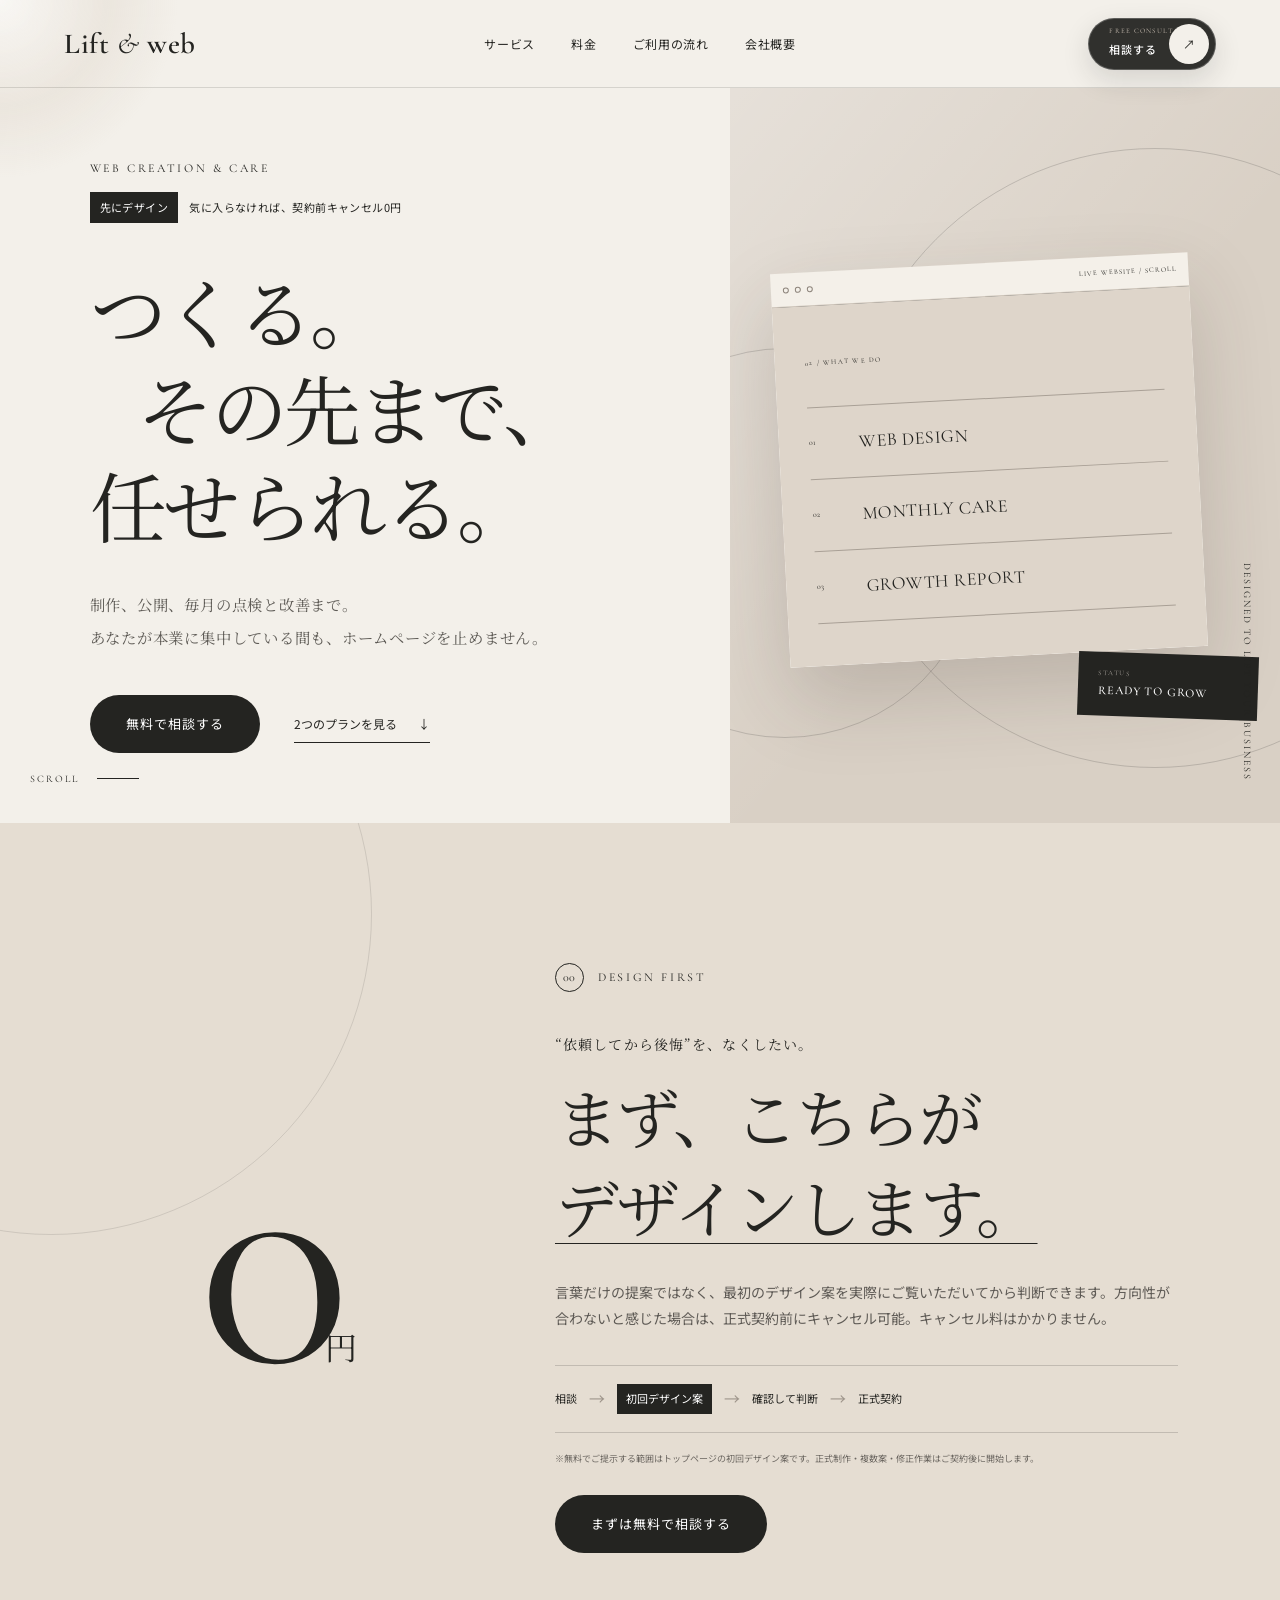
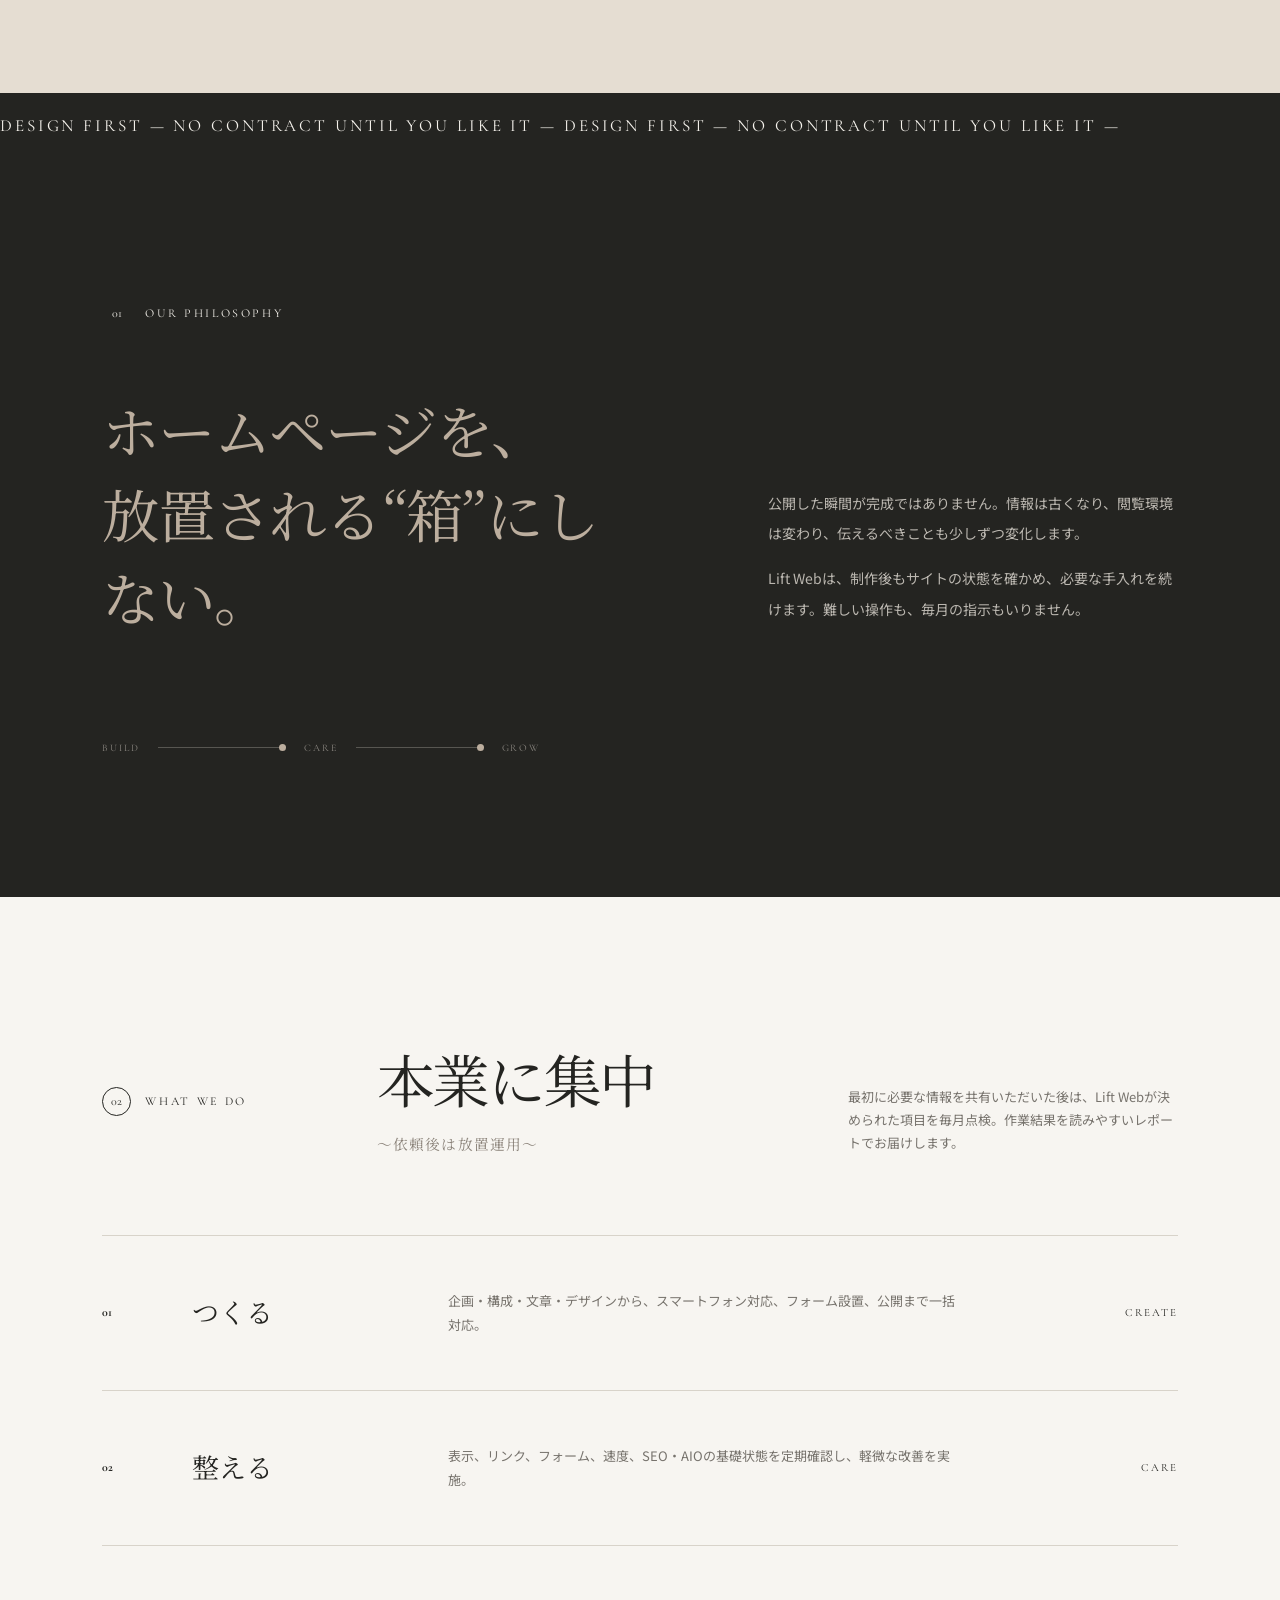
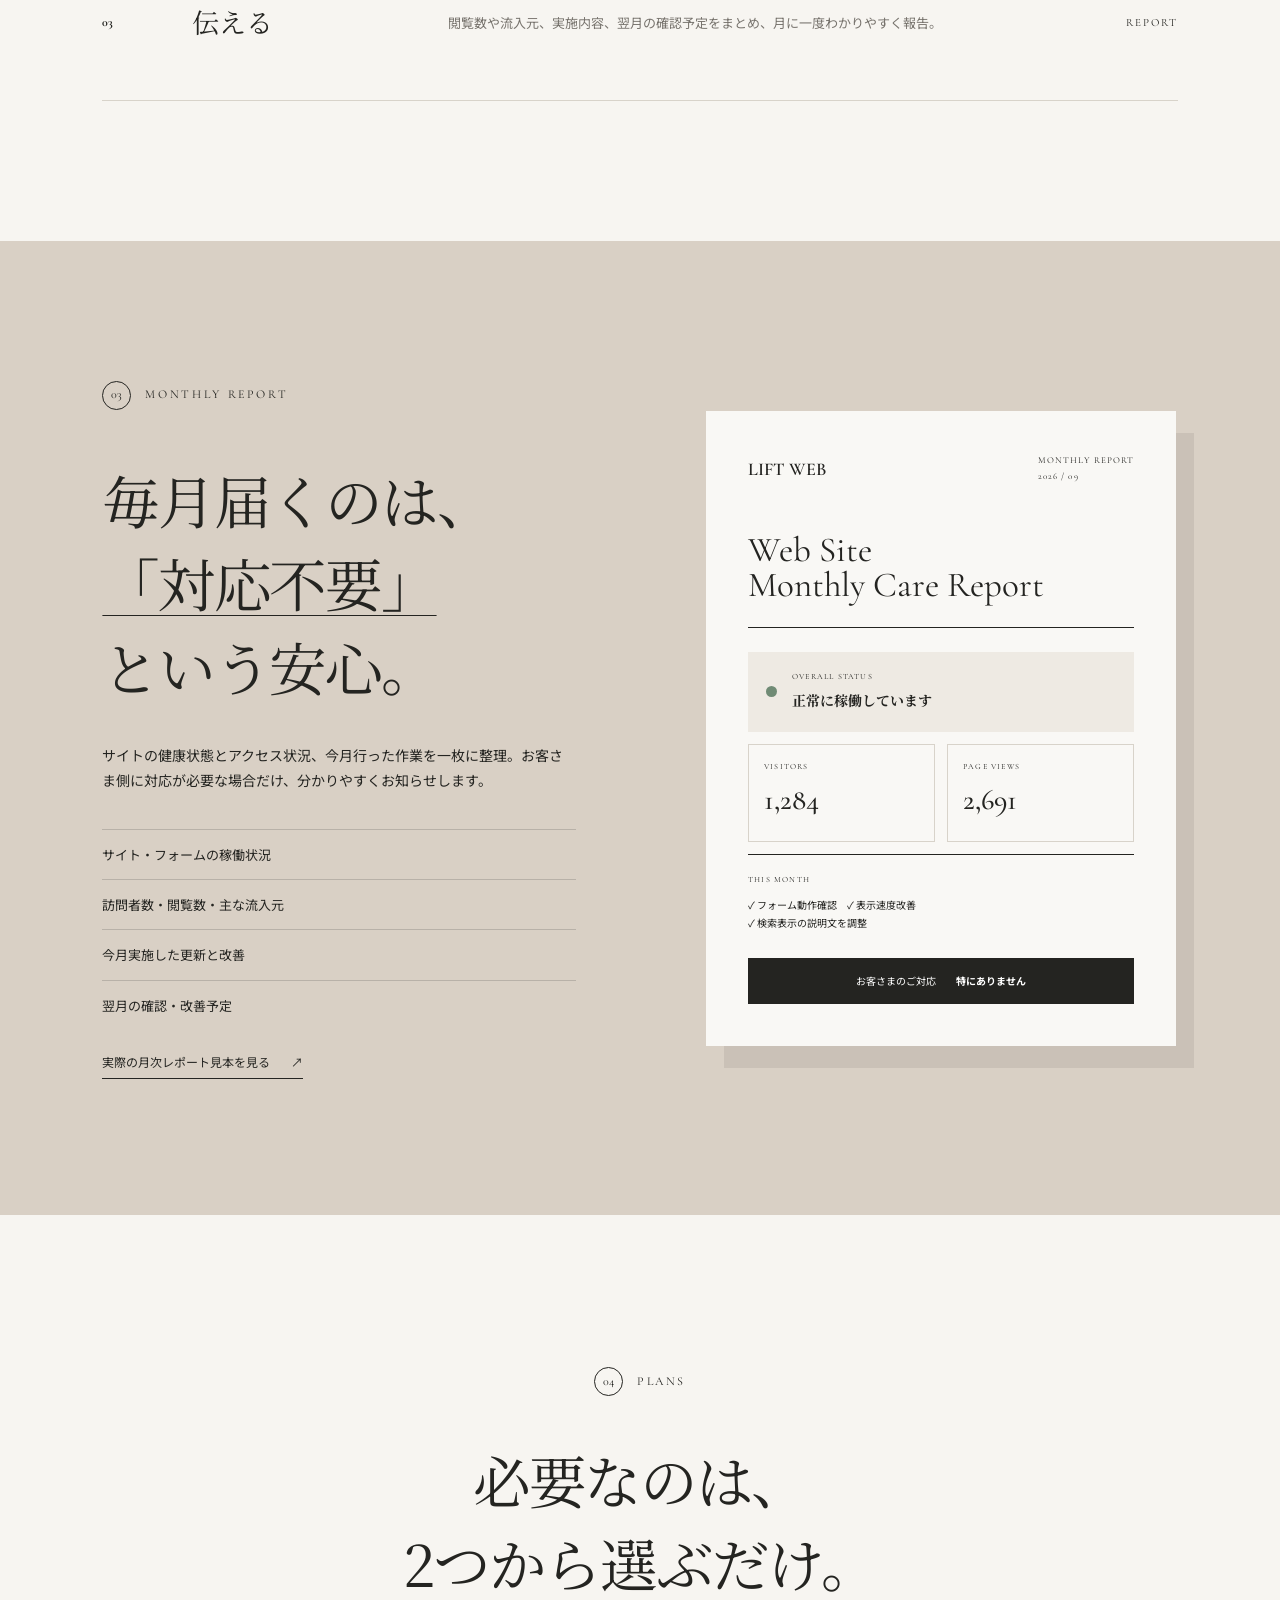
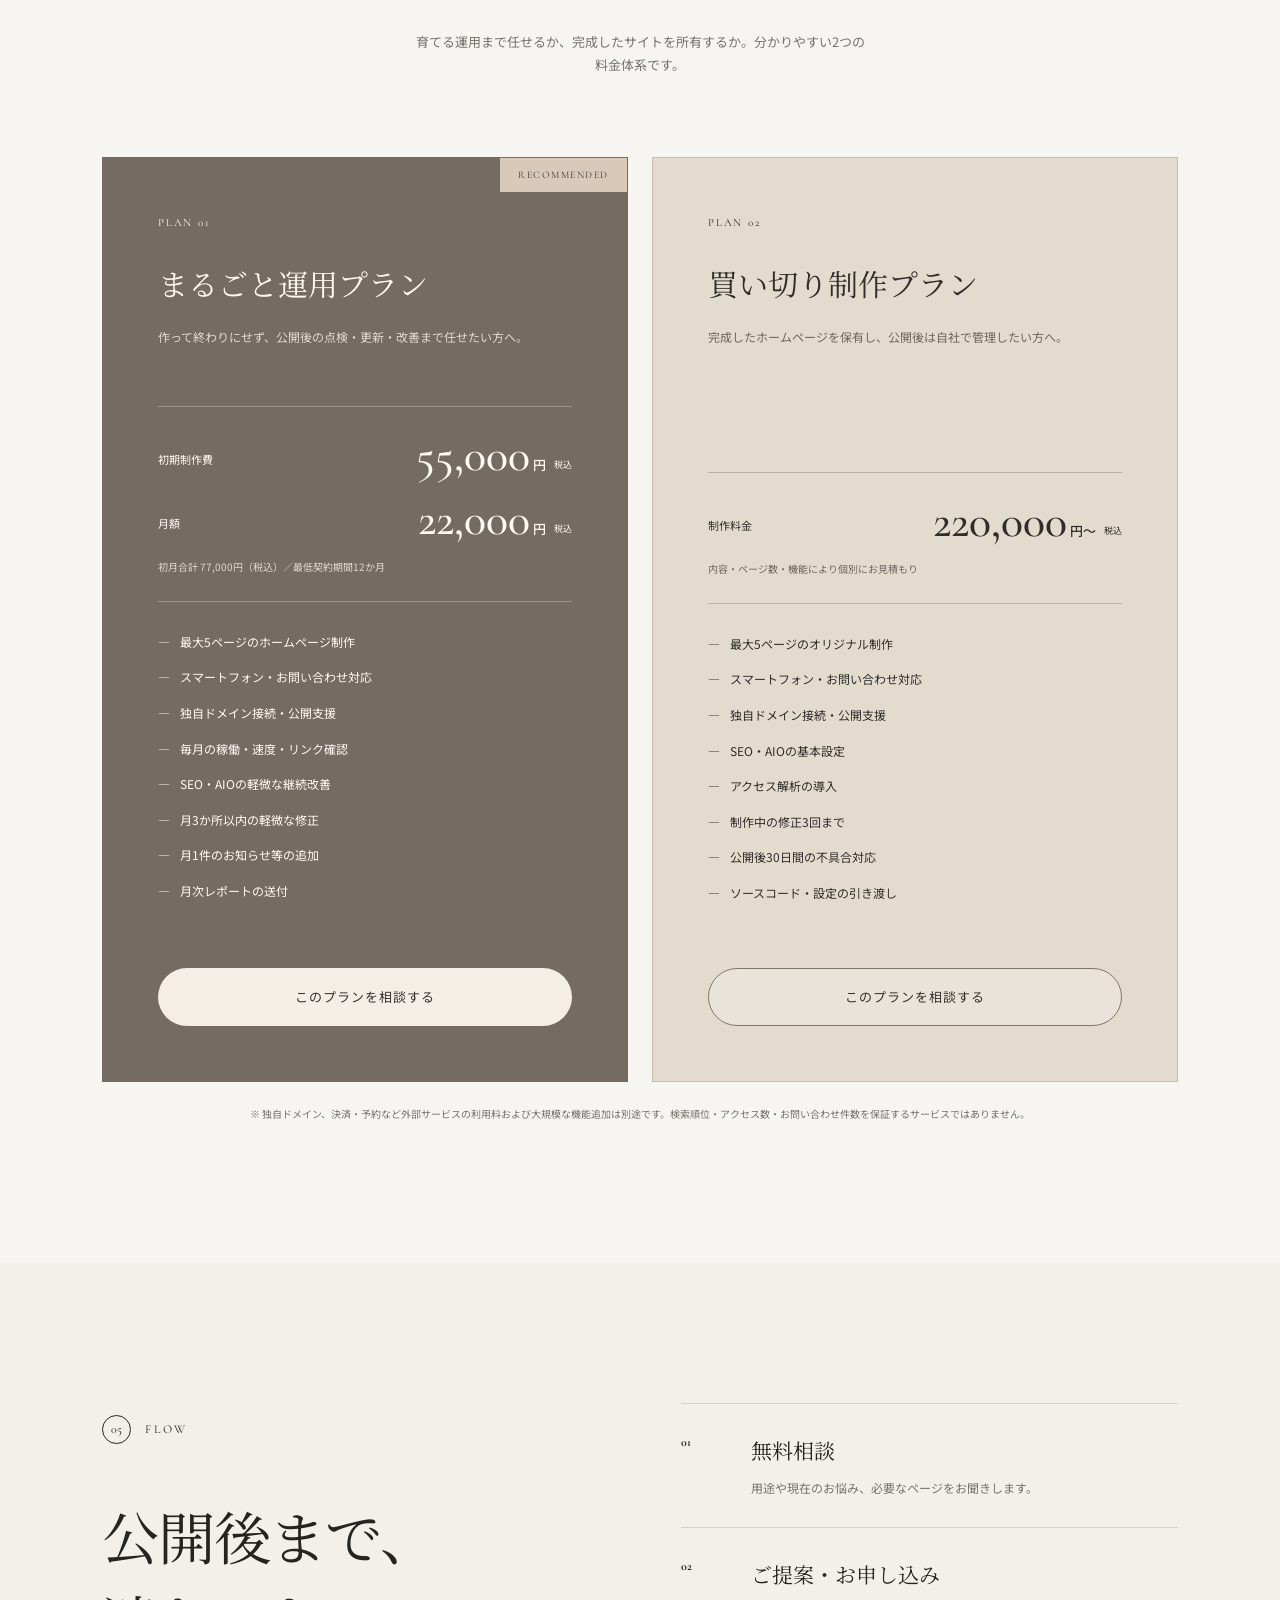
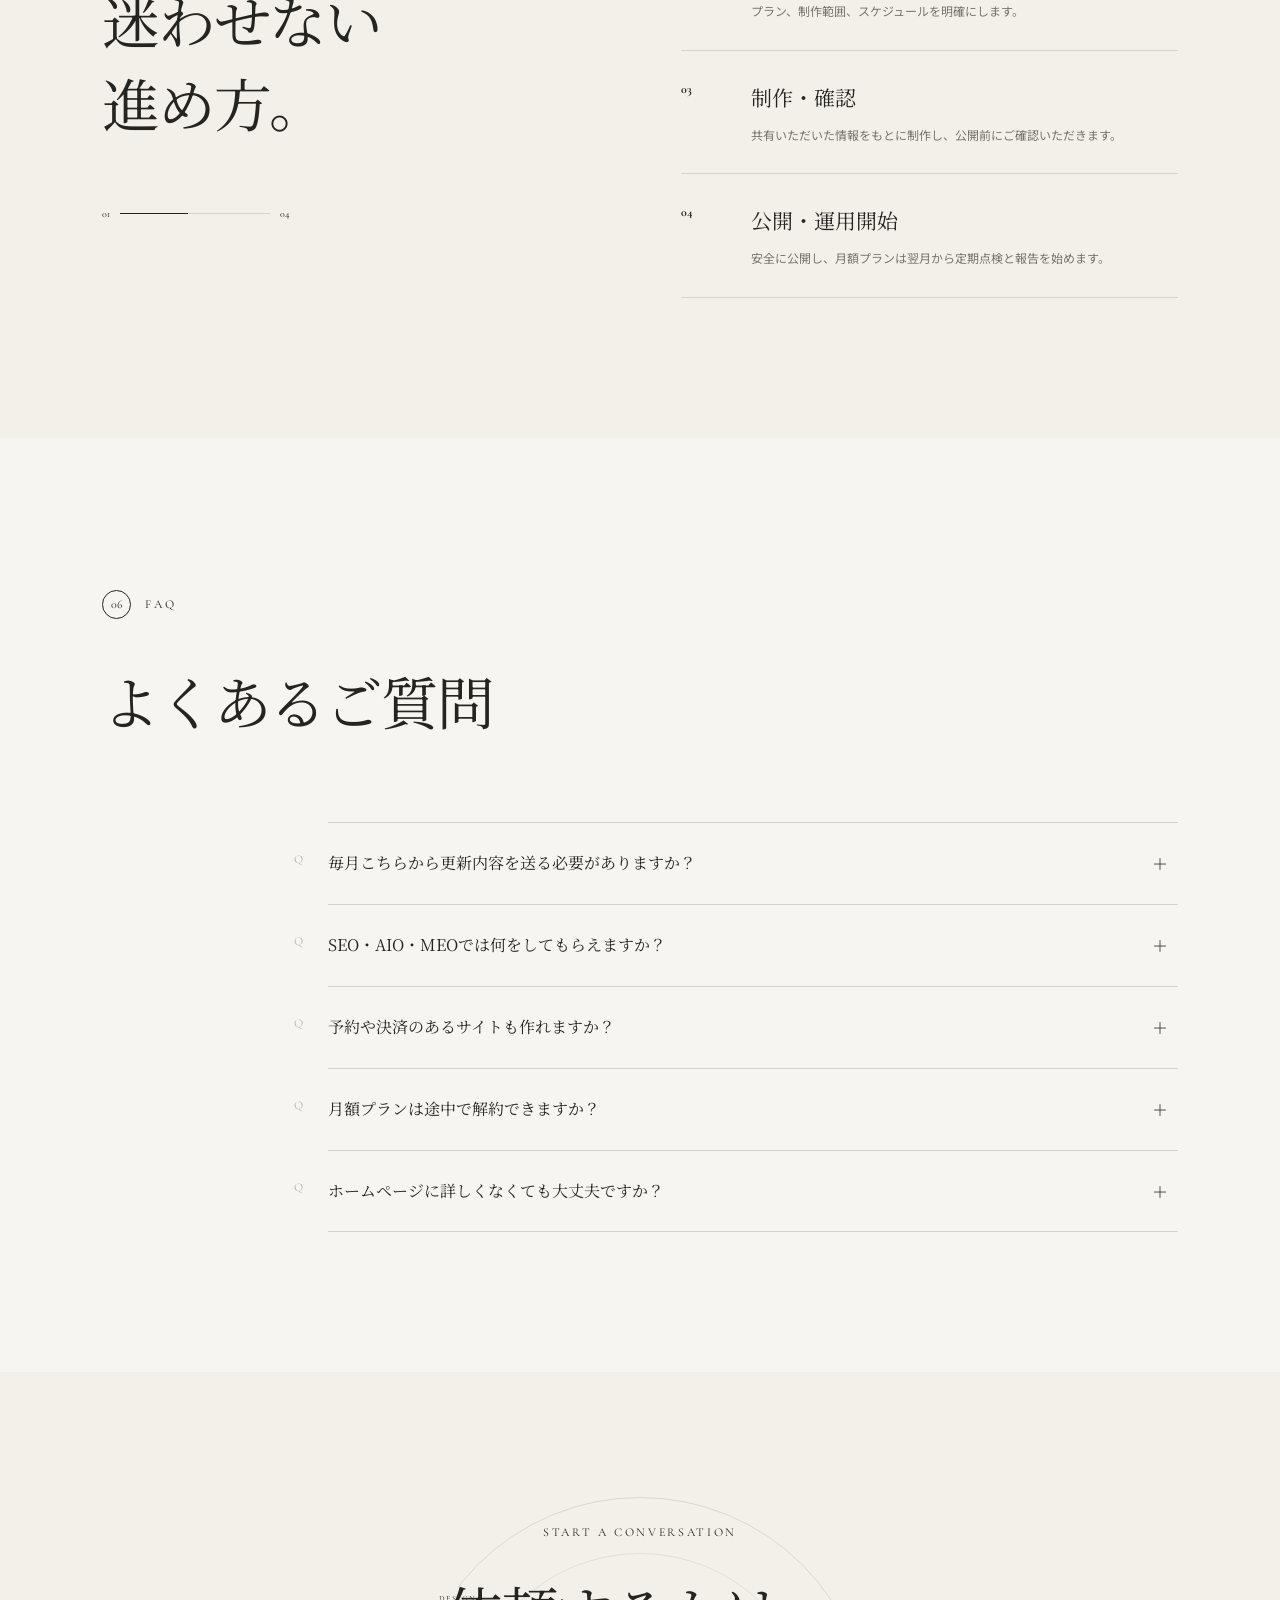
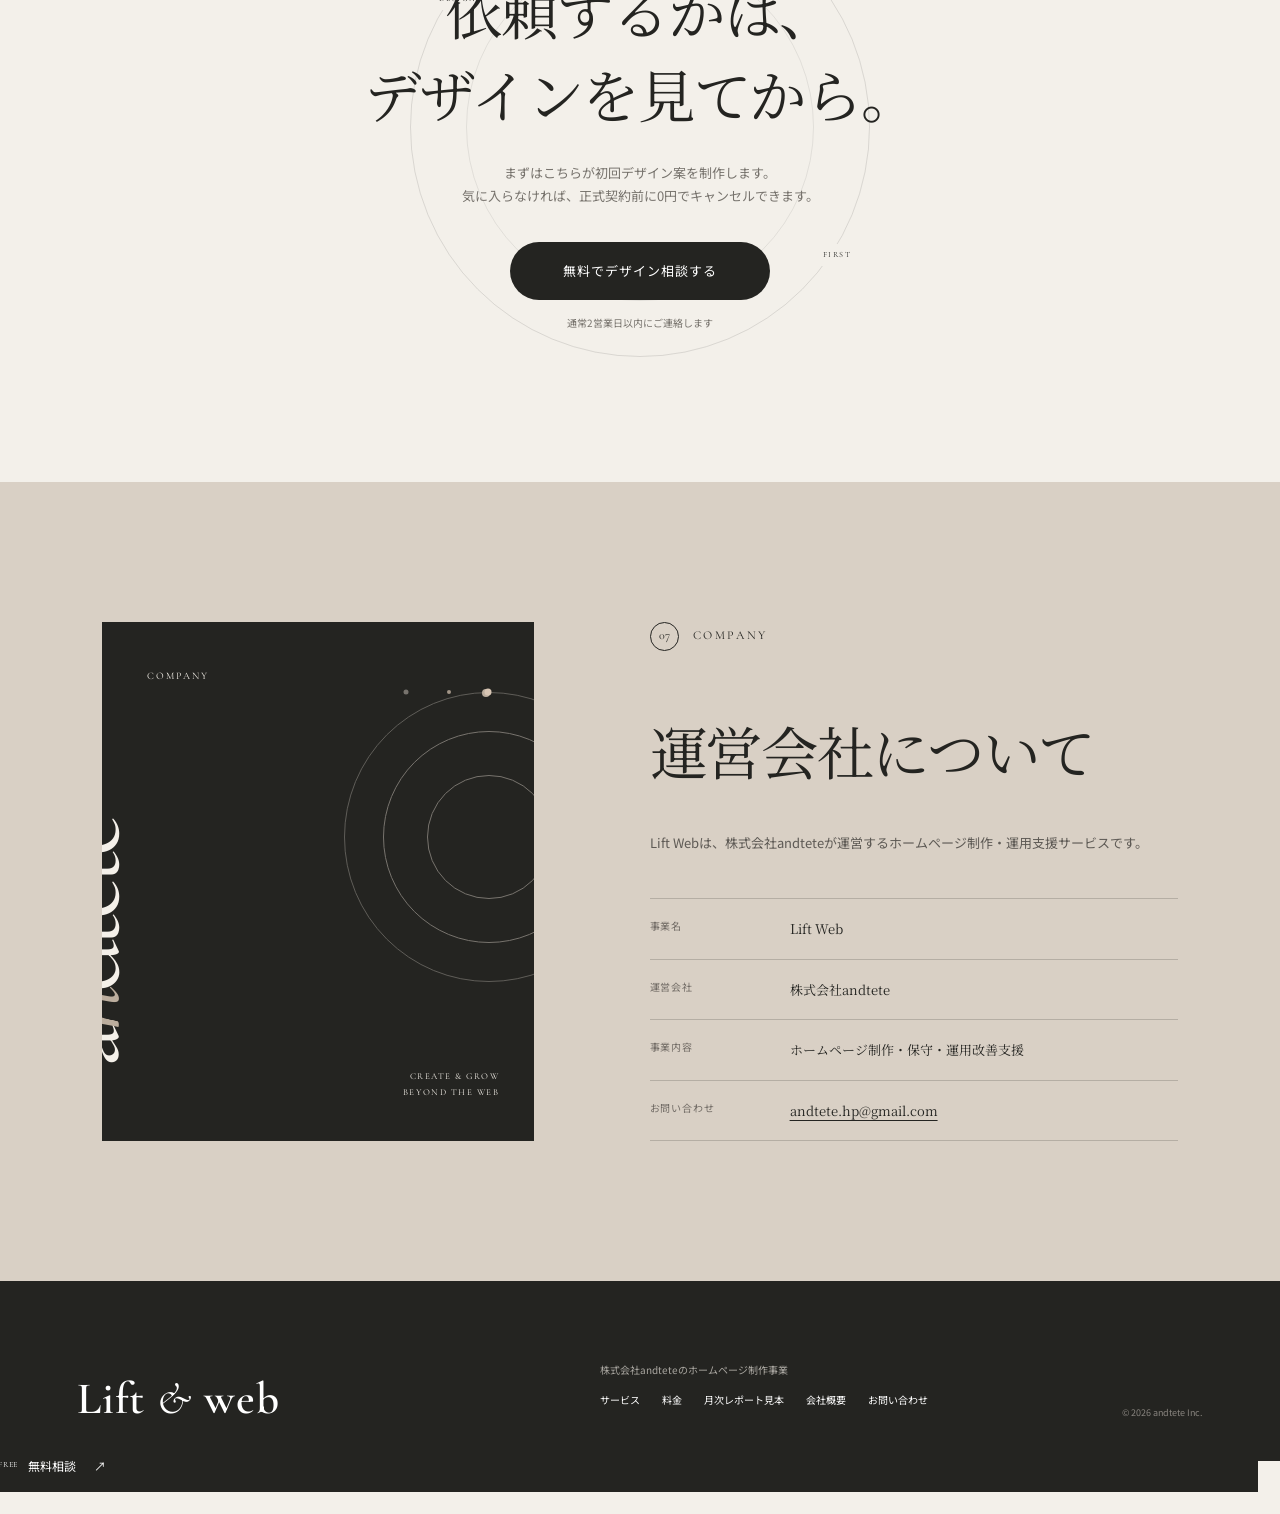
==== commit 5bb9548f: "Fix header navigation and refine consultation CTA" ====
--- a/index.html
+++ b/index.html
@@ -6,11 +6,11 @@
   <meta name="theme-color" content="#f3f0ea">
   <meta name="description" content="Lift & Webは、ホームページ制作から公開後の更新・SEO・AIO・MEO支援、点検、月次レポートまで任せられる株式会社andteteのWeb制作サービスです。初回デザイン案を確認してから契約できます。">
   <meta name="robots" content="index,follow,max-image-preview:large,max-snippet:-1,max-video-preview:-1">
-  <link rel="canonical" href="https://andtete-group.github.io/lift-web/">
+  <link rel="canonical" href="https://lift-web-bz4.pages.dev/">
   <meta property="og:type" content="website"><meta property="og:locale" content="ja_JP">
   <meta property="og:site_name" content="Lift & Web"><meta property="og:title" content="ホームページ制作・月額運用｜Lift & Web">
   <meta property="og:description" content="制作して終わりではなく、公開後の更新・改善・点検・月次報告まで。初回デザイン案を見てから契約できます。">
-  <meta property="og:url" content="https://andtete-group.github.io/lift-web/"><meta property="og:image" content="https://andtete-group.github.io/lift-web/assets/lift-and-web-round-logo-proposal.png">
+  <meta property="og:url" content="https://lift-web-bz4.pages.dev/"><meta property="og:image" content="https://lift-web-bz4.pages.dev/assets/lift-and-web-round-logo-proposal.png">
   <meta name="twitter:card" content="summary"><meta name="twitter:title" content="ホームページ制作・月額運用｜Lift & Web"><meta name="twitter:description" content="制作・公開・毎月の改善まで任せられるホームページ制作サービス。">
   <link rel="icon" href="assets/lift-and-web-round-logo-proposal.png" type="image/png">
   <title>ホームページ制作・月額運用｜Lift & Web</title>
@@ -20,7 +20,7 @@
   <link rel="stylesheet" href="home.css">
   <link rel="stylesheet" href="effects.css">
   <script type="application/ld+json">
-  {"@context":"https://schema.org","@graph":[{"@type":"Organization","@id":"https://andtete-group.github.io/lift-web/#organization","name":"株式会社andtete","email":"andtete.hp@gmail.com","url":"https://andtete-group.github.io/lift-web/"},{"@type":"ProfessionalService","@id":"https://andtete-group.github.io/lift-web/#service","name":"Lift & Web","alternateName":"Lift Web","description":"ホームページ制作、保守、SEO・AIO・MEO支援、月次レポートを提供するWeb制作・運用サービス","url":"https://andtete-group.github.io/lift-web/","email":"andtete.hp@gmail.com","parentOrganization":{"@id":"https://andtete-group.github.io/lift-web/#organization"},"hasOfferCatalog":{"@type":"OfferCatalog","name":"ホームページ制作プラン","itemListElement":[{"@type":"Offer","name":"まるごと運用プラン","price":"22000","priceCurrency":"JPY","description":"初期制作費55,000円、月額22,000円。制作後の点検・更新・改善・月次報告を含む。"},{"@type":"Offer","name":"買い切り制作プラン","price":"220000","priceCurrency":"JPY","description":"最大5ページのオリジナルホームページ制作。220,000円から。"}]}},{"@type":"FAQPage","mainEntity":[{"@type":"Question","name":"毎月こちらから更新内容を送る必要がありますか？","acceptedAnswer":{"@type":"Answer","text":"必要ありません。Lift & Webが決められた項目を点検・改善し、完了後に月次レポートを送付します。"}},{"@type":"Question","name":"SEO・AIO・MEOでは何をしてもらえますか？","acceptedAnswer":{"@type":"Answer","text":"サイト構造、タイトル、説明文、表示速度、構造化データを整え、月額プランでは継続的な軽微な改善とGoogleビジネスプロフィールの改善案を提供します。"}},{"@type":"Question","name":"予約や決済のあるサイトも作れますか？","acceptedAnswer":{"@type":"Answer","text":"可能です。静的サイトを基本に、予約・決済・商品管理は外部サービスと組み合わせて構築します。"}}]}]}
+  {"@context":"https://schema.org","@graph":[{"@type":"Organization","@id":"https://lift-web-bz4.pages.dev/#organization","name":"株式会社andtete","email":"andtete.hp@gmail.com","url":"https://lift-web-bz4.pages.dev/"},{"@type":"ProfessionalService","@id":"https://lift-web-bz4.pages.dev/#service","name":"Lift & Web","alternateName":"Lift Web","description":"ホームページ制作、保守、SEO・AIO・MEO支援、月次レポートを提供するWeb制作・運用サービス","url":"https://lift-web-bz4.pages.dev/","email":"andtete.hp@gmail.com","parentOrganization":{"@id":"https://lift-web-bz4.pages.dev/#organization"},"hasOfferCatalog":{"@type":"OfferCatalog","name":"ホームページ制作プラン","itemListElement":[{"@type":"Offer","name":"まるごと運用プラン","price":"22000","priceCurrency":"JPY","description":"初期制作費55,000円、月額22,000円。制作後の点検・更新・改善・月次報告を含む。"},{"@type":"Offer","name":"買い切り制作プラン","price":"220000","priceCurrency":"JPY","description":"最大5ページのオリジナルホームページ制作。220,000円から。"}]}},{"@type":"FAQPage","mainEntity":[{"@type":"Question","name":"毎月こちらから更新内容を送る必要がありますか？","acceptedAnswer":{"@type":"Answer","text":"必要ありません。Lift & Webが決められた項目を点検・改善し、完了後に月次レポートを送付します。"}},{"@type":"Question","name":"SEO・AIO・MEOでは何をしてもらえますか？","acceptedAnswer":{"@type":"Answer","text":"サイト構造、タイトル、説明文、表示速度、構造化データを整え、月額プランでは継続的な軽微な改善とGoogleビジネスプロフィールの改善案を提供します。"}},{"@type":"Question","name":"予約や決済のあるサイトも作れますか？","acceptedAnswer":{"@type":"Answer","text":"可能です。静的サイトを基本に、予約・決済・商品管理は外部サービスと組み合わせて構築します。"}}]}]}
   </script>
 </head>
 <body>
@@ -31,7 +31,7 @@
     <nav aria-label="メインメニュー">
       <a href="#service">サービス</a><a href="#plans">料金</a><a href="#flow">ご利用の流れ</a><a href="#company">会社概要</a>
     </nav>
-    <a class="header-cta" href="apply.html">相談する <span>↗</span></a>
+    <a class="header-cta" href="/apply.html" aria-label="無料相談のお申し込みページへ"><small>FREE CONSULTATION</small><b>相談する</b><span aria-hidden="true">↗</span></a>
     <button class="menu-button" type="button" aria-label="メニューを開く" aria-expanded="false"><span></span><span></span></button>
   </header>
 
--- a/effects.css
+++ b/effects.css
@@ -2,7 +2,21 @@
 .scroll-progress { background:#8d7a68; height:3px; left:0; position:fixed; top:0; transform:scaleX(0); transform-origin:left; width:100%; z-index:100; }
 .cursor-glow { background:radial-gradient(circle,rgba(255,255,255,.48),rgba(193,172,151,.14) 42%,transparent 70%); border-radius:50%; height:360px; left:0; pointer-events:none; position:fixed; top:0; transform:translate(-50%,-50%); width:360px; z-index:0; }
 .site-header, main, footer, .floating-cta { position:relative; z-index:1; }
-.site-header { position:absolute; }
+.site-header { position:absolute; z-index:60; }
+
+/* Interactive editorial header */
+.site-header nav a { padding:10px 2px; position:relative; }
+.site-header nav a::after { background:currentColor; bottom:5px; content:""; height:1px; left:0; position:absolute; transform:scaleX(0); transform-origin:right; transition:transform .3s ease; width:100%; }
+.site-header nav a:hover::after,.site-header nav a:focus-visible::after { transform:scaleX(1); transform-origin:left; }
+.header-cta { background:rgba(36,36,33,.94); border:1px solid rgba(255,255,255,.22); border-radius:999px; box-shadow:0 10px 28px rgba(36,36,33,.14); color:#fff; gap:12px; min-height:52px; overflow:hidden; padding:5px 6px 5px 20px; position:relative; transition:transform .3s ease,box-shadow .3s ease,background .3s ease; }
+.header-cta::before { background:linear-gradient(100deg,transparent,rgba(255,255,255,.16),transparent); content:""; inset:0; position:absolute; transform:translateX(-120%); transition:transform .55s ease; }
+.header-cta:hover { background:#4d4741; box-shadow:0 16px 34px rgba(36,36,33,.22); opacity:1; transform:translateY(-2px); }
+.header-cta:hover::before { transform:translateX(120%); }
+.header-cta small { color:#cfc4b8; font-family:var(--display); font-size:7px; letter-spacing:.16em; line-height:1; position:absolute; top:9px; }
+.header-cta b { font-size:11px; font-weight:500; letter-spacing:.08em; padding-top:12px; position:relative; }
+.header-cta span { background:#f3f0ea; border:0; border-radius:50%; color:var(--ink); height:40px; position:relative; transition:transform .3s ease; width:40px; }
+.header-cta:hover span { transform:rotate(45deg); }
+#service,#plans,#flow,#company { scroll-margin-top:24px; }
 .risk-free-label { align-items:center; display:flex; font-size:11px; gap:11px; letter-spacing:.04em; margin:0 0 14px; }
 .risk-free-label span { background:var(--ink); color:#fff; padding:6px 10px; }
 .risk-free { align-items:center; background:#e5ddd2; display:grid; gap:8vw; grid-template-columns:.72fr 1.28fr; overflow:hidden; position:relative; }
@@ -75,6 +89,14 @@
   .company-content h2 { font-size:36px; }
   .company-list div { gap:18px; grid-template-columns:82px 1fr; }
   .company-list dd { overflow-wrap:anywhere; }
+  .site-header { background:rgba(243,240,234,.94); backdrop-filter:blur(14px); position:fixed; }
+  .site-header .menu-button { position:relative; z-index:3; }
+  .site-header .menu-button span { transition:transform .25s ease,opacity .25s ease; }
+  .site-header.menu-open .menu-button span:first-child { transform:translateY(4px) rotate(45deg); }
+  .site-header.menu-open .menu-button span:last-child { transform:translateY(-4px) rotate(-45deg); }
+  .site-header.menu-open nav { align-items:flex-start; background:rgba(243,240,234,.98); border-bottom:1px solid var(--line); box-shadow:0 24px 44px rgba(36,36,33,.12); display:flex; flex-direction:column; gap:0; left:0; padding:82px 24px 24px; position:fixed; right:0; top:0; z-index:2; }
+  .site-header.menu-open nav a { border-bottom:1px solid var(--line); font-family:var(--serif); font-size:18px; padding:14px 2px; width:100%; }
+  #service,#plans,#flow,#company { scroll-margin-top:70px; }
 }
 @media(prefers-reduced-motion:reduce) {
   .marquee div { animation:none; }
